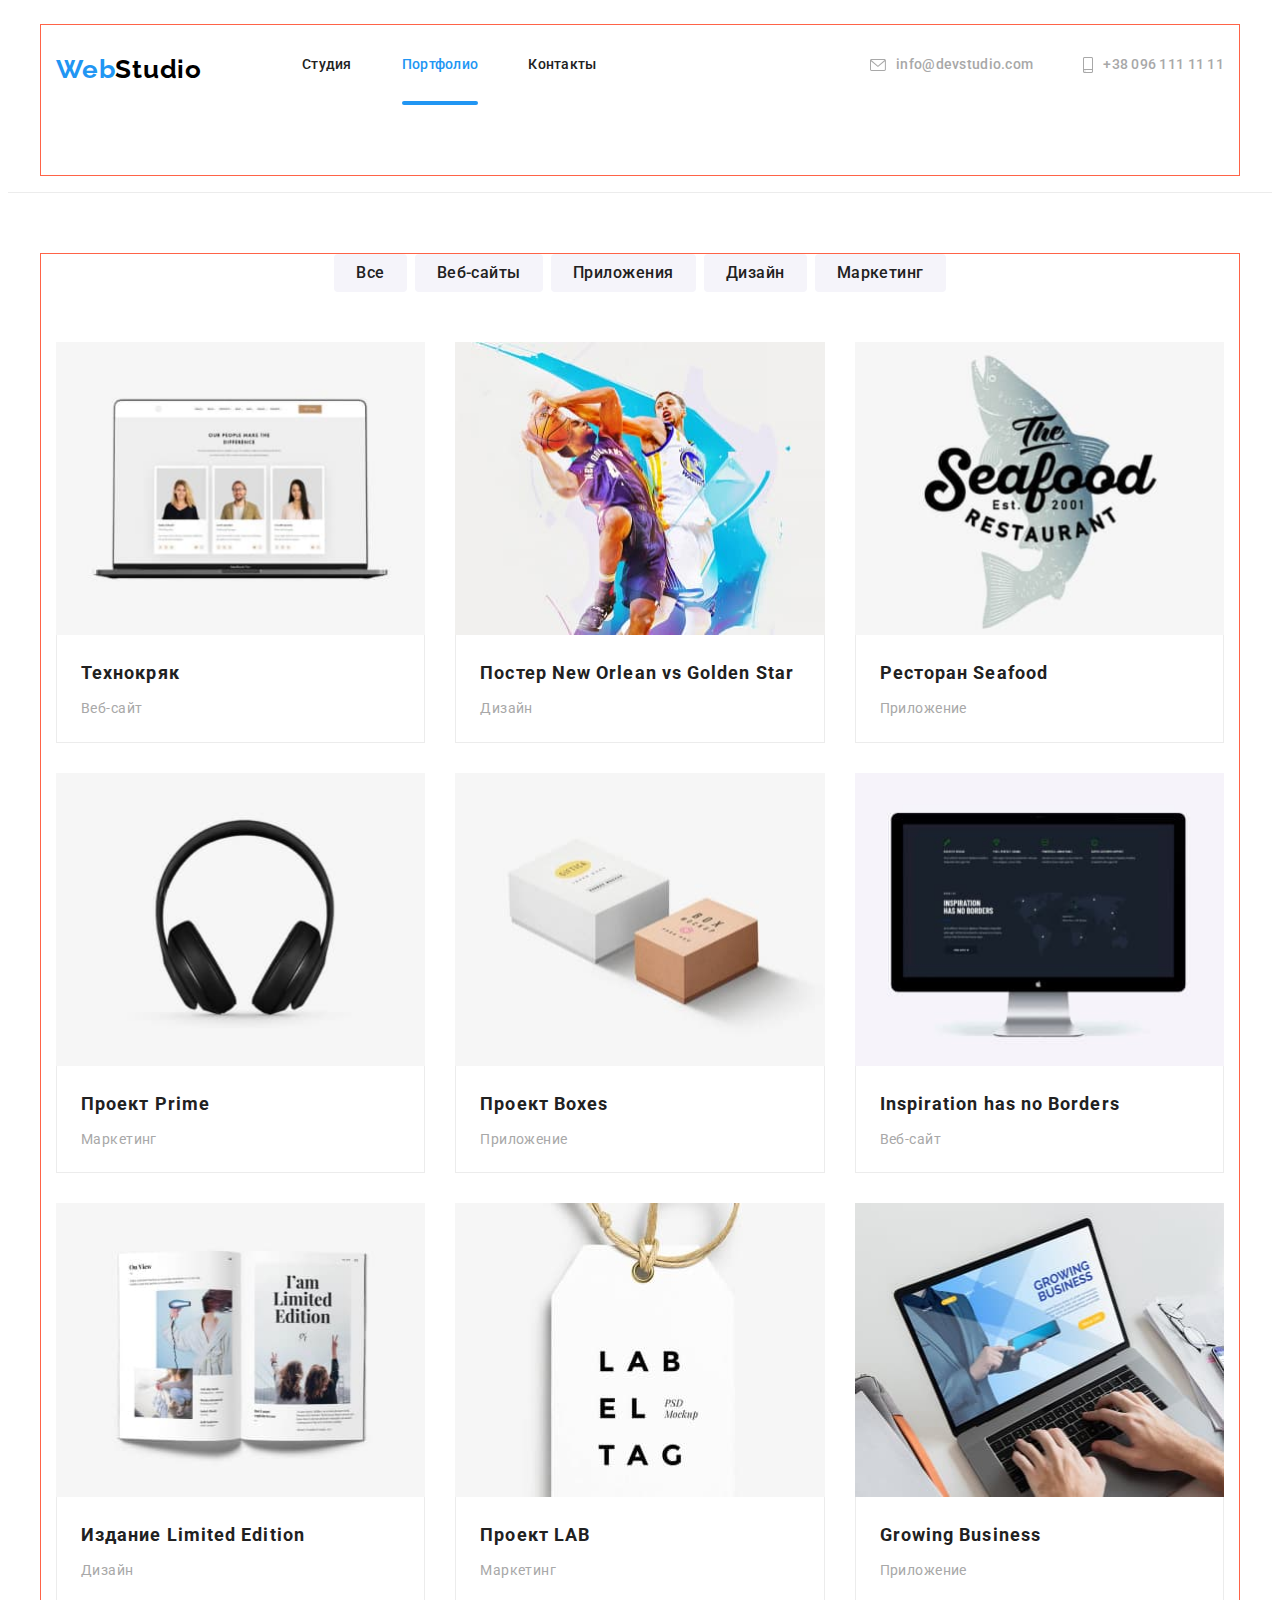
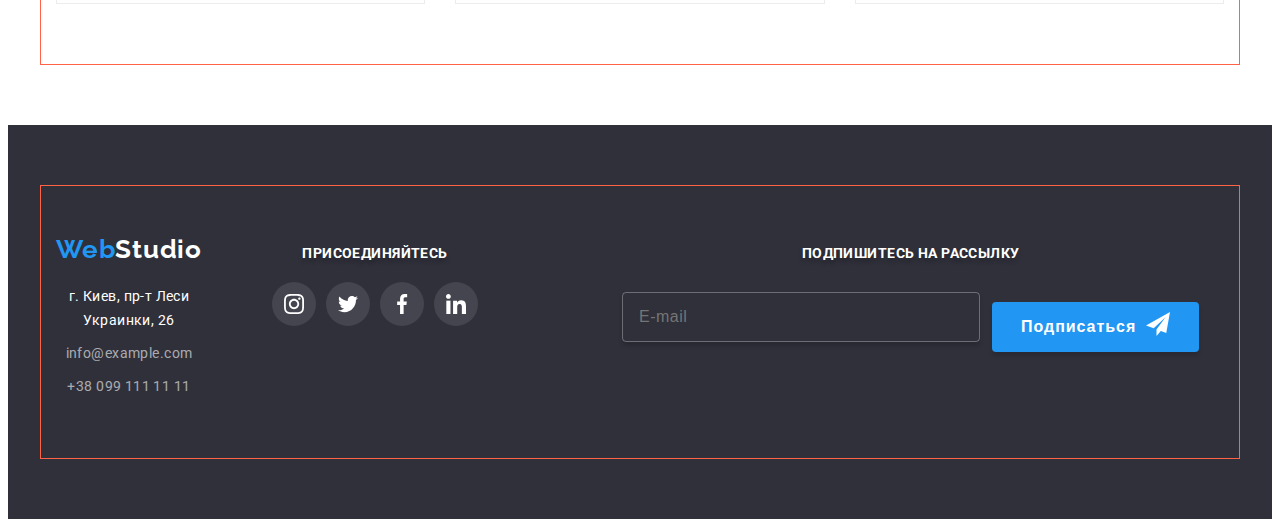
==== portfolio.html @ a964c2c1 "ДЗ 8" ====
<!DOCTYPE html>
<html lang="ru">
<head>
    <meta charset="UTF-8">
    <meta http-equiv="X-UA-Compatible" content="IE=edge">
    <meta name="viewport" content="width=device-width, initial-scale=1.0">
    <title>Portfolio</title>
    <link rel="preconnect" href="https://fonts.gstatic.com">
    <link href="https://fonts.googleapis.com/css2?family=Raleway:wght@700&family=Roboto:wght@400;500;700;900&display=swap"
        rel="stylesheet">
        <link rel="stylesheet" href="https://cdnjs.cloudflare.com/ajax/libs/modern-normalize/1.1.0/modern-normalize.min.css"
            integrity="sha512-wpPYUAdjBVSE4KJnH1VR1HeZfpl1ub8YT/NKx4PuQ5NmX2tKuGu6U/JRp5y+Y8XG2tV+wKQpNHVUX03MfMFn9Q=="
            crossorigin="anonymous" referrerpolicy="no-referrer" />
    <link rel="stylesheet" href="./css/main.min.css" />
</head>
<body>
    <!-- header -->
    <header class="header">
        <div class="container header-container">
            <nav class="nav">
                <a class="link logo logo-header" href="./"><span class="logo-blue">Web</span>Studio</a>
                <ul class="list nav-list">
                    <li class="nav-list__nav-item">
                        <a class="link nav-list__nav-link" href="./index.html">Студия</a>
                    </li>
                    <li class="nav-list__nav-item">
                        <a class="link nav-list__nav-link current" href="#">Портфолио</a>
                    </li>
                    <li class="nav-list__nav-item">
                        <a class="link nav-list__nav-link" href="">Контакты</a>
                    </li>
                </ul>
            </nav>
            <ul class="list nav-contacts">
                <li class="nav-list__nav-item">
                    <a class="link nav-contacts__header-contacts" href="mailto:info@devstudio.com">
                        <svg class="icon-contacts" width="16" height="12">
                            <use href="./images/sprite.svg#icon-envelope"></use>
                        </svg>
                        info@devstudio.com</a>
                </li>
                <li class="nav-list__nav-item">
                    <a class="link nav-contacts__header-contacts" href="tel:+380961111111">
                        <svg class="icon-contacts" width="10" height="16">
                            <use href="./images/sprite.svg#icon-smartphone"></use>
                        </svg>
                        +38 096 111 11 11</a>
                </li>
            </ul>
        </div>
    </header>
        <!-- main -->
        <main>
            <section class="section portfolio-section"> 
                <div class="container">
                <h1 class="visually-hidden">main-section</h1>
                <ul class="list menu-button">
                    <li class="btn-list">
                        <button class="btn menu-btn" type="button">Все</button>
                    </li>
                    <li class="btn-list">
                        <button class="btn menu-btn" type="button">Веб-сайты</button>
                    </li>
                    <li class="btn-list">
                        <button class="btn menu-btn" type="button">Приложения</button>
                    </li>
                    <li class="btn-list">
                        <button class="btn menu-btn" type="button">Дизайн</button>
                    </li>
                    <li class="btn-list">
                        <button class="btn menu-btn" type="button">Маркетинг</button>
                    </li>
                </ul>
                <h2 class="visually-hidden">second-section</h2>
                <ul class="menu-list">
                    <li class="list portfolio-list">
                        <a class="link portfolio-list-link" href="#">
                            <div class="portfolio-wrapper">
                                <img src="./images/img_1.jpg" alt="" width="370">
                                    <p class="label-portfolio-text">Технокряк это современная площадка распространения коронавируса. Компании используют эту
                                    платформу для цифрового шпионажа и атак на защищённые сервера конкурентов.</p>
                            </div>
                            <div class="menu-item">
                                <h3 class="menu-link-title">Технокряк</h3>
                                <p class="menu-link-text">Веб-сайт</p>
                            </div>
                        </a>
                    </li>

                    <li class="list portfolio-list">
                        <a class="link portfolio-list-link" href="#">
                            <div class="portfolio-wrapper">
                                <img src="./images/img_2.jpg" alt="" width="370">
                                    <p class="label-portfolio-text"></p>
                        </div>
                            <div class="menu-item">
                                <h3 class="menu-link-title">Постер New Orlean vs Golden Star</h3>
                                <p class="menu-link-text">Дизайн</p>
                            </div>
                        </a>
                    </li>

                    <li class="list portfolio-list">
                        <a class="link portfolio-list-link" href="#">
                            <div class="portfolio-wrapper">
                                <img src="./images/img_3.jpg" alt="" width="370">
                                    <p class="label-portfolio-text"></p>
                            </div>
                            <div class="menu-item">
                                <h3 class="menu-link-title">Ресторан Seafood</h3>
                                <p class="menu-link-text">Приложение</p>
                            </div>
                        </a>
                    </li>

                    <li class="list portfolio-list">
                        <a class="link portfolio-list-link" href="#">
                            <div class="portfolio-wrapper">
                                <img src="./images/img_4.jpg" alt="" width="370">
                                    <p class="label-portfolio-text"></p>
                            </div>
                            <div class="menu-item">
                                <h3 class="menu-link-title">Проект Prime</h3>
                                <p class="menu-link-text">Маркетинг</p>
                            </div>
                        </a>
                    </li>

                    <li class="list portfolio-list">
                        <a class="link portfolio-list-link" href="#">
                            <div class="portfolio-wrapper">
                                <img src="./images/img_5.jpg" alt="" width="370">
                                    <p class="label-portfolio-text"></p>
                            </div>
                            <div class="menu-item">
                                <h3 class="menu-link-title">Проект Boxes</h3>
                                <p class="menu-link-text">Приложение</p>
                            </div>
                        </a>
                    </li>

                    <li class="list portfolio-list">
                        <a class="link portfolio-list-link" href="#">
                            <div class="portfolio-wrapper">
                                <img src="images/img_6.jpg" alt="" width="370">
                                    <p class="label-portfolio-text"></p>
                            </div>
                            <div class="menu-item">
                                <h3 class="menu-link-title">Inspiration has no Borders</h3>
                                <p class="menu-link-text">Веб-сайт</p>
                            </div>
                        </a>
                    </li>

                    <li class="list portfolio-list">
                        <a class="link portfolio-list-link" href="#">
                            <div class="portfolio-wrapper">
                                <img src="./images/img_7.jpg" alt="" width="370">
                                <p class="label-portfolio-text"></p>
                            </div>
                            <div class="menu-item">
                                <h3 class="menu-link-title">Издание Limited Edition</h3>
                                <p class="menu-link-text">Дизайн</p>
                            </div>
                        </a>
                    </li>

                    <li class="list portfolio-list">
                        <a class="link portfolio-list-link" href="#">
                            <div class="portfolio-wrapper">
                            <img src="./images/img_8.jpg" alt="" width="370">
                        <p class="label-portfolio-text"></p>
                            </div>
                            <div class="menu-item">
                                <h3 class="menu-link-title">Проект LAB</h3>
                                <p class="menu-link-text">Маркетинг</p>
                            </div>
                        </a>
                    </li>
                    
                    <li class="list portfolio-list">
                        <a class="link portfolio-list-link" href="#">
                            <div class="portfolio-wrapper">
                            <img src="./images/img_9.jpg" alt="" width="370">
                        <p class="label-portfolio-text"></p>
                            </div>
                            <div class="menu-item">
                                <h3 class="menu-link-title">Growing Business</h3>
                                <p class="menu-link-text">Приложение</p>
                            </div>
                        </a>
                    </li>
                </ul>
                </div>
            </section>
        </main>
    <!-- footer -->
    <footer class="footer">
        <div class="container footer-section">
            <div class=footer-section-nav>
                <address class="footer-nav">
                    <a class="link logo logo-footer" href="#"><span class="logo-blue">Web</span>Studio</a>
                    <ul class="list footer-list">
                        <li class="footer-item"><a class="footer-address link" href="https://goo.gl/maps/kJepah17gNQW5WTg7"
                                target="_blank" rel="noopener noreferrer">г. Киев,
                                пр-т Леси Украинки, 26</a></li>
                        <li class="footer-item"><a class="footer-contacts link"
                                href="mailto:info@example.com">info@example.com</a></li>
                        <li class="footer-item"><a class="footer-contacts link" href="tel:+380991111111">+38 099 111 11
                                11</a></li>
                    </ul>
                </address>
            </div>
            <div class="footer-content">
                <p class="footer-text">присоединяйтесь</p>
                <ul class="social-list-footer">
                    <li class="list social-list-item">
                        <a href="" class="social-list-link-footer">
                            <svg class="social-list-icon">
                                <use href="./images/sprite.svg#icon-instagram"></use>
                            </svg>
                        </a>
                    </li>
                    <li class="list social-list-item">
                        <a href="" class="social-list-link-footer">
                            <svg class="social-list-icon">
                                <use href="./images/sprite.svg#icon-twitter"></use>
                            </svg>
                        </a>
                    </li>
                    <li class="list social-list-item">
                        <a href="" class="social-list-link-footer">
                            <svg class="social-list-icon">
                                <use href="./images/sprite.svg#icon-facebook"></use>
                            </svg>
                        </a>
                    </li>
                    <li class="list social-list-item">
                        <a href="" class="social-list-link-footer">
                            <svg class="social-list-icon">
                                <use href="./images/sprite.svg#icon-linkedin"></use>
                            </svg>
                        </a>
                    </li>
                </ul>
            </div>
            <div class="footer-form">
                <p class="footer-text">Подпишитесь на рассылку</p>
                <form class="footer-form-label">
                    <label>
                        <input class="footer-input" type="email" name="user-mail" required placeholder="E-mail" />
                    </label>
                    <button class="footer-button" type="submit">Подписаться
                        <svg class="footer-icon" width="24" height="24">
                            <use href="./images/sprite.svg#icon-send"></use>
                        </svg>
                    </button>
                </form>
            </div>
        </div>
    </footer>
</body>
</html>
---- css/main.min.css ----
:root{--main-font: 'Roboto', sans-serif;--accent-color: #2196f3;--main-color: #212121;--description-color: #a8a8a8;--contrast-color: #ffffff;--border-color: #ececec;--background-contrast-color: #2f303a;--background-color: #f5f4fa;--label-background-color: rgba(33, 150, 243, 0.9);--animation: 250ms cubic-bezier(0.4, 0, 0.2, 1);--main-modal-color: #757575;--button-focus-color: #188ce8}.visually-hidden{position:absolute;clip:rect(0 0 0 0);width:1px;height:1px;margin:-1px}html{box-sizing:border-box}*,*::after,*::before{box-sizing:inherit}h1,h2,h3,h4,h5,h6,p{margin-top:0;margin-bottom:0}ul,ol{margin-top:0;margin-bottom:0;padding-left:0}img{display:block;max-width:100%;height:auto}.list{list-style:none}.link{text-decoration:none;color:inherit}address{font-style:normal}body{background-color:var(--contrast-color);color:var(--main-color);font-size:14px;font-weight:normal;font-style:normal;font-family:var(--main-font)}.section{padding-top:94px;padding-bottom:94px}.container{padding-left:15px;padding-right:15px;padding-bottom:60px;border:1px solid tomato}@media screen and (min-width: 480px){.container{width:448px;margin:0 auto}}@media screen and (min-width: 768px){.container{width:768px}}@media screen and (min-width: 1200px){.container{width:1200px}}.section-title{margin-bottom:30px;font-weight:700;font-size:36px;line-height:1.16;text-align:center;letter-spacing:0.03em}.btn{display:block;font-family:inherit;border:none;background-color:transparent;cursor:pointer;color:inherit}.logo{font-family:Raleway;font-weight:700;font-size:26px;line-height:1.19;letter-spacing:0.03em;transition:color var(--animation)}.backdrop{position:fixed;top:0;left:0;width:100vw;height:100vh;background-color:rgba(0,0,0,0.2);transition:opacity var(--animation),visibility var(--animation)}.is-hidden{opacity:0;visibility:hidden;pointer-events:none}.modal{position:absolute;top:50%;left:50%;transform:translate(-50%, -50%);width:528px;height:581px;background:var(--contrast-color);box-shadow:0px 1px 3px rgba(0,0,0,0.12),0px 1px 1px rgba(0,0,0,0.14),0px 2px 1px rgba(0,0,0,0.2);border-radius:4px;padding:40px}.close-btn{position:absolute;top:8px;right:8px;width:30px;height:30px;border-radius:50%;padding:0;background-color:transparent;border:1px solid rgba(0,0,0,0.1);cursor:pointer}.close-btn:hover,.close-btn:focus{fill:var(--accent-color)}.icon-close{display:block;margin:0 auto}.modal-form{display:flex;flex-direction:column}.modal-head{font-weight:700;font-size:20px;line-height:1.15;text-align:center;letter-spacing:0.03em;margin-bottom:16px;color:var(--main-color)}.modal-field{font-size:12px;line-height:1.16;letter-spacing:0.01em;color:var(--main-modal-color);margin-bottom:12px}.modal-form-input-wrapper{position:relative;display:block;margin-top:4px}.modal-input{width:100%;height:40px;border:1px solid rgba(33,33,33,0.2);border-radius:4px;padding-left:42px;transition:border-color var(--animation)}.modal-input:focus{outline:none;border-color:var(--accent-color);transition:border-color var(--animation)}.modal-form-icon{position:absolute;top:50%;left:15px;transform:translateY(-50%);transition:var(--animation)}.modal-input:focus+.modal-form-icon{fill:var(--accent-color)}.modal-message{width:100%;height:120px;margin-top:10px;border:1px solid rgba(33,33,33,0.2);border-radius:4px;padding:12px 16px;resize:none}.modal-message:focus{outline:none;border-color:var(--accent-color);transition:border-color var(--animation)}.modal-message::placeholder{line-height:1.14;letter-spacing:0.01em;color:rgba(117,117,117,0.5)}.modal-checkbox:checked+.modal-checkbox-label::before{background-image:url(../images/icon-check.svg);border:none}.modal-checkbox:focus+.modal-checkbox-label::before{outline:1px solid var(--accent-color)}.modal-checkbox{border:2px solid var(--main-modal-color)}.modal-checkbox-label{line-height:1.71;letter-spacing:0.03em;color:var(--main-modal-color);display:flex;align-items:center;margin-bottom:20px;justify-content:center}.modal-checkbox-label::before{display:block;content:'';width:16px;height:15px;border:1px solid var(--main-modal-color);cursor:pointer;border-radius:2px;margin-right:7px}.modal-label-link{line-height:1.71;letter-spacing:0.03em;text-decoration-line:underline;color:var(--accent-color)}.modal-form-btn{background:var(--accent-color);box-shadow:0px 4px 4px rgba(0,0,0,0.15);border-radius:4px;font-family:Roboto;border:none;font-weight:700;font-size:16px;line-height:1.87;letter-spacing:0.06em;color:var(--contrast-color);margin:0 auto;padding:10px 55px;cursor:pointer;transition:box-shadow var(--animation),background var(--animation)}.modal-form-btn:hover,.modal-form-btn:focus{background:var(--button-focus-color)}.nav-list{display:none}.nav-contacts{display:none}.burger-btn{background-color:transparent;border:none;padding:0;line-height:0}.burger-btn-icon{width:40px;height:40px}.burger-btn-icon:hover,.burger-btn-icon:focus{fill:var(--accent-color);transition:color var(--animation)}.header-container{display:flex;align-items:center;justify-content:space-between}.header{padding-top:16px;padding-bottom:16px}.mobile-menu{position:fixed;z-index:100;left:0;top:0;width:100vw;height:100vh;background-color:aqua;opacity:0;visibility:hidden;pointer-events:none}.mobile-menu.is-open{opacity:1;visibility:visible;pointer-events:auto}.mobile-menu-container{position:relative;padding-top:48px;padding-left:40px}.mobile-menu-close-btn{position:absolute;top:0;right:0;background-color:transparent;border:none;padding:0;line-height:0}.mobile-menu-close-icon{width:40px;height:40px;margin-right:15px;margin-top:10px}.mobile-menu-close-icon:hover,.mobile-menu-close-icon:focus{fill:var(--accent-color);transition:color var(--animation)}.nav-link-mobile{font-weight:500;font-size:40px;line-height:1.175;letter-spacing:0.02em;color:var(--main-color);margin-bottom:34px}.nav-link-mobile:hover,.nav-link-mobile:focus{color:var(--accent-color);transition:color var(--animation)}.nav-contacts-mobile{margin-top:302px}.nav-contacts-mobile-phone{font-weight:500;font-size:34px;line-height:1.76;letter-spacing:0.02em;color:var(--accent-color)}.nav-contacts-mobile-mail{font-weight:500;font-size:24px;line-height:1.166;letter-spacing:0.02em;color:var(--main-modal-color)}.nav-item-mobile:not(:last-child){margin-bottom:32px}.social-list-link-mobile{font-weight:500;font-size:18px;line-height:1.22;letter-spacing:0.02em;color:var(--accent-color);margin-left:20px}.social-list-mobile{display:flex;align-items:center;margin-top:64px}.nav-list-contacts-mobile{margin-bottom:32px}@media screen and (min-width: 768px){.burger-btn{display:none}.mobile-menu{display:none}.header-container{display:flex;align-items:center;justify-content:space-between}.nav{display:flex;align-items:center}.nav-list{display:flex;align-items:center}.nav-contacts{display:block}.nav-list__nav-item{margin-left:50px}.nav-list__nav-link,.nav-contacts__header-contacts{display:block;margin-bottom:10px;font-weight:500;line-height:1.14;letter-spacing:0.02em}.logo-header{margin-right:50px}}@media screen and (min-width: 1200px){.nav-contacts{display:flex;align-items:center}.nav-list__nav-item:not(:first-child){margin-left:50px}.nav-list__nav-link,.nav-contacts__header-contacts{display:block;padding-bottom:32px;padding-top:32px;font-weight:500;line-height:1.14;letter-spacing:0.02em}}.header{background-color:var(--contrast-color);border-bottom:1px solid var(--border-color)}.logo-header{padding-bottom:25px;padding-top:24px;color:#000000}.logo-header:hover,.logo-header:focus{color:var(--accent-color)}.logo-blue{color:var(--accent-color)}.nav-list__nav-link{color:var(--main-color);position:relative;transition:color var(--animation)}.nav-list__nav-link:hover,.nav-list__nav-link:focus{color:var(--accent-color)}.nav-contacts__header-contacts{display:flex;align-items:center;color:var(--description-color);transition:color var(--animation)}.nav-contacts__header-contacts:hover,.nav-contacts__header-contacts:focus{color:var(--accent-color);fill:var(--accent-color)}.icon-contacts{margin:0 10px 0 0;fill:currentColor}.current{padding-bottom:32px;padding-top:32px;font-weight:500;line-height:1.14;letter-spacing:0.02em;color:var(--accent-color)}.current::after{content:'';display:block;position:absolute;width:100%;height:4px;background-color:var(--accent-color);bottom:0;border-radius:2px}.hero{background-color:var(--background-contrast-color);padding-top:200px;padding-bottom:200px;background-image:linear-gradient(rgba(47,48,58,0.4), rgba(47,48,58,0.4)),url(../images/img-hero.jpg);background-size:cover;background-position:center;background-repeat:no-repeat}.hero-container{width:696px;margin:0 auto;padding-left:15px;padding-right:15px}.hero-title{margin-bottom:30px;font-weight:900;font-size:44px;line-height:1.36;text-align:center;letter-spacing:0.06em;text-transform:uppercase;color:var(--contrast-color)}.modal-btn{padding:10px 32px;margin:0 auto;font-weight:700;font-size:16px;line-height:1.87;letter-spacing:0.06em;color:var(--contrast-color);background:var(--accent-color);box-shadow:0px 4px 4px rgba(0,0,0,0.15);border-radius:4px;transition:background var(--animation),box-shadow var(--animation)}.modal-btn:hover,.modal-btn:focus{background:var(--button-focus-color)}.section.description{padding-bottom:0}.desc-list{display:block}.icon-description{display:flex;align-items:center;justify-content:center;margin-bottom:30px;background-color:var(--background-color);height:120px}.description-title{margin-bottom:10px;font-weight:700;line-height:1.14;letter-spacing:0.03em;text-transform:uppercase}.description-text{line-height:1.71;letter-spacing:0.03em;color:var(--description-color)}@media screen and (min-width: 480px){.section{padding-top:60px}}@media screen and (min-width: 768px){.desc-list{display:flex;flex-wrap:wrap;margin:-15px}.desc-item{flex-basis:calc((100% - 2 * 30px) / 2);margin:15px}.section{padding-top:60px}}@media screen and (min-width: 1200px){.desc-list{display:flex}.desc-item{flex-basis:calc((100% - 4 * 30px) / 4);margin:15px}.section-title{margin-bottom:50px}}@media screen and (max-width: 1199px){.work-section{display:none}}.work-item{display:flex}.work-list{flex-basis:calc((100% - 2 * 30px) / 3);position:relative}.work-list:not(:first-child){margin-left:30px}.label{position:absolute;display:flex;align-items:center;justify-content:center;font-weight:700;line-height:1.14;letter-spacing:0.03em;text-transform:uppercase;background-color:rgba(47,48,58,0.8);color:var(--contrast-color);height:70px;width:100%;bottom:0}.team{background-color:var(--background-color);display:block}@media screen and (min-width: 480px){.section{padding-top:60px;padding-bottom:60px}}@media screen and (min-width: 768px){.team-list{display:flex;flex-wrap:wrap;margin:-15px}.item-list{flex-basis:calc((100% - 2 * 30px) / 2);margin:15px}.section{padding-top:60px;padding-bottom:60px}}@media screen and (min-width: 1200px){.team-list{display:flex;flex-wrap:wrap}.item-list{flex-basis:calc((100% - 4 * 30px) / 4)}.section-title{margin-bottom:50px}}.team-item{background-color:var(--contrast-color);padding:30px;text-align:center}.item-list{margin-top:30px;box-shadow:0px 1px 3px rgba(0,0,0,0.12),0px 1px 1px rgba(0,0,0,0.14),0px 2px 1px rgba(0,0,0,0.2);border-radius:0px 0px 4px 4px}.team-name{font-weight:500;font-size:16px;line-height:1.19;letter-spacing:0.03em}.team-position{margin-top:10px;font-size:16px;line-height:1.19;letter-spacing:0.03em;color:var(--description-color);margin-bottom:16px}.social-list{display:flex;justify-content:center;margin-left:10px}.social-list-icon{width:20px;height:20px}.social-list-link{display:flex;justify-content:center;align-items:center;width:44px;height:44px;border-radius:50%;fill:currentColor;color:var(--description-color);transition:background-color var(--animation),fill var(--animation)}.social-list-link:hover,.social-list-link:focus{fill:var(--contrast-color);background-color:var(--accent-color)}@media screen and (min-width: 480px){.section{padding-top:60px;padding-bottom:60px}.clients-list{display:flex;flex-wrap:wrap;justify-content:center;align-items:center;flex-basis:calc((100% - 2 * 30px) / 2);margin-top:-30px;margin-left:-30px}.clients-link{display:flex;justify-content:center;align-items:center;width:180px;height:92px;fill:currentColor;color:var(--description-color);border:1px solid #afb1b8;border-radius:4px;margin-top:30px;margin-left:30px;transition:fill var(--animation),border-color var(--animation)}.clients-link:hover,.clients-link:focus{fill:var(--accent-color);border-color:var(--accent-color)}}@media screen and (min-width: 768px){.clients-list{flex-basis:calc((100% - 3 * 30px) / 3)}.clients-link{width:196px}}@media screen and (min-width: 1200px){.clients-list{flex-basis:calc((100% - 3 * 30px) / 3)}.clients-link{width:170px}}@media screen and (min-width: 1200px){.clients-list{flex-basis:calc((100% - 6 * 30px) / 6)}.clients-link{width:140px}}.icon-clients{width:106px;height:60px}.footer{padding-top:60px;padding-bottom:60px;background-color:var(--background-contrast-color)}.footer-section{text-align:center}.footer-item:not(:first-child){margin-top:9px}.social-list-footer{display:flex;width:206px;margin:0 auto;justify-content:space-between;margin-top:20px}.footer-list{margin-top:20px}.footer-item:not(:first-child){margin-top:9px}.logo-footer{color:var(--contrast-color)}.footer-address,.footer-contacts{line-height:1.71;letter-spacing:0.03em}.footer-address{margin-bottom:9px}.footer-contacts:not(:last-child){margin-bottom:9px}.footer-address{color:var(--contrast-color)}.footer-contacts{color:rgba(255,255,255,0.6)}.footer-content{margin-top:60px}.footer-text{font-weight:700;font-size:14px;line-height:1.14;letter-spacing:0.03em;text-transform:uppercase;color:var(--contrast-color);text-shadow:#000000 1px 1px 0, #000000 -1px -1px 0, #000000 -1px 1px 0, #000000 1px -1px 0;text-shadow:0px 4px 4px rgba(0,0,0,0.25)}.footer-form-label{align-items:center;margin-top:20px}.social-list-footer{display:flex;width:206px;justify-content:space-between;margin-top:20px}.social-list-link-footer{display:flex;justify-content:center;align-items:center;width:44px;height:44px;border-radius:50%;background-color:rgba(255,255,255,0.1);fill:var(--contrast-color);color:var(--description-color);transition:background-color var(--animation)}.social-list-link-footer:hover,.social-list-link-footer:focus{fill:var(--contrast-color);background-color:var(--accent-color)}.footer-form{display:block;margin-top:60px}.footer-input{background-color:inherit;border:1px solid rgba(255,255,255,0.3);box-shadow:0px 4px 4px rgba(0,0,0,0.15);border-radius:4px;width:100%;height:50px;padding-left:16px;font-size:16px;line-height:1.25;letter-spacing:0.03em;color:rgba(255,255,255,0.6)}.footer-button{display:inline-flex;background:var(--accent-color);padding:10px 29px;box-shadow:0px 4px 4px rgba(0,0,0,0.15);border-radius:4px;border:none;font-weight:700;font-size:16px;line-height:1.87;letter-spacing:0.06em;color:var(--contrast-color);cursor:pointer;margin-left:12px;margin-top:20px;transition:box-shadow var(--animation),background var(--animation)}.footer-button:focus,.footer-button:hover{background:var(--button-focus-color)}.footer-icon{fill:#ffffff;margin-left:10px}@media screen and (min-width: 768px){.footer-tablet-section{display:flex;justify-content:space-around}.footer-content{margin-top:0}.footer-input{width:450px}.footer-form-label{margin-right:144px;margin-left:144px}}@media screen and (min-width: 1200px){.footer-section{display:flex;align-items:baseline;justify-content:space-between}.footer-nav{margin-left:50px;margin:0 auto;font-style:inherit}.footer-content{margin-left:70px}.footer-form-label{display:flex;align-items:center}.footer-input{width:358px}}.menu-button{display:flex;justify-content:center;margin-bottom:50px}.btn-list:not(:last-child){margin-right:8px}.menu-btn{padding:6px 22px;font-weight:500;font-size:16px;line-height:1.62;letter-spacing:0.03em;background:var(--background-color);border-radius:4px;transition:background var(--animation),box-shadow var(--animation),color var(--animation)}.menu-btn:hover,.menu-btn:focus{background:var(--accent-color);box-shadow:0px 3px 1px rgba(0,0,0,0.1),0px 1px 2px rgba(0,0,0,0.08),0px 2px 2px rgba(0,0,0,0.12);color:var(--contrast-color)}.menu-list{display:flex;flex-wrap:wrap;margin-left:-30px;margin-top:-30px}.portfolio-list{margin-left:30px;margin-top:30px;flex-basis:calc((100% - 90px) / 3)}.portfolio-list-link{display:block;transition:background var(--animation),box-shadow var(--animation)}.portfolio-list-link:hover,.portfolio-list-link:focus{background:var(--contrast-color);box-sizing:border-box;box-shadow:0px 1px 1px rgba(0,0,0,0.12),0px 4px 4px rgba(0,0,0,0.06),1px 4px 6px rgba(0,0,0,0.16)}.menu-item{padding:20px 24px;border-left:1px solid var(--border-color);border-right:1px solid var(--border-color);border-bottom:1px solid var(--border-color)}.menu-link-title{margin-bottom:4px;font-weight:700;font-size:18px;line-height:2;letter-spacing:0.06em;color:var(--main-color)}.menu-link-text{line-height:1.87;letter-spacing:0.03em;color:var(--description-color)}.portfolio-wrapper{position:relative;overflow:hidden}.label-portfolio-text{font-size:18px;line-height:1.56;background-color:var(--label-background-color);letter-spacing:0.03em;color:var(--contrast-color);position:absolute;top:0;left:0;width:100%;height:100%;overflow:hidden;transform:translateY(101%);transition:transform var(--animation);padding:63px 24px}.portfolio-list-link:hover .label-portfolio-text,.portfolio-list-link:focus .label-portfolio-text{transform:translateY(0%)}
/*# sourceMappingURL=main.min.css.map */
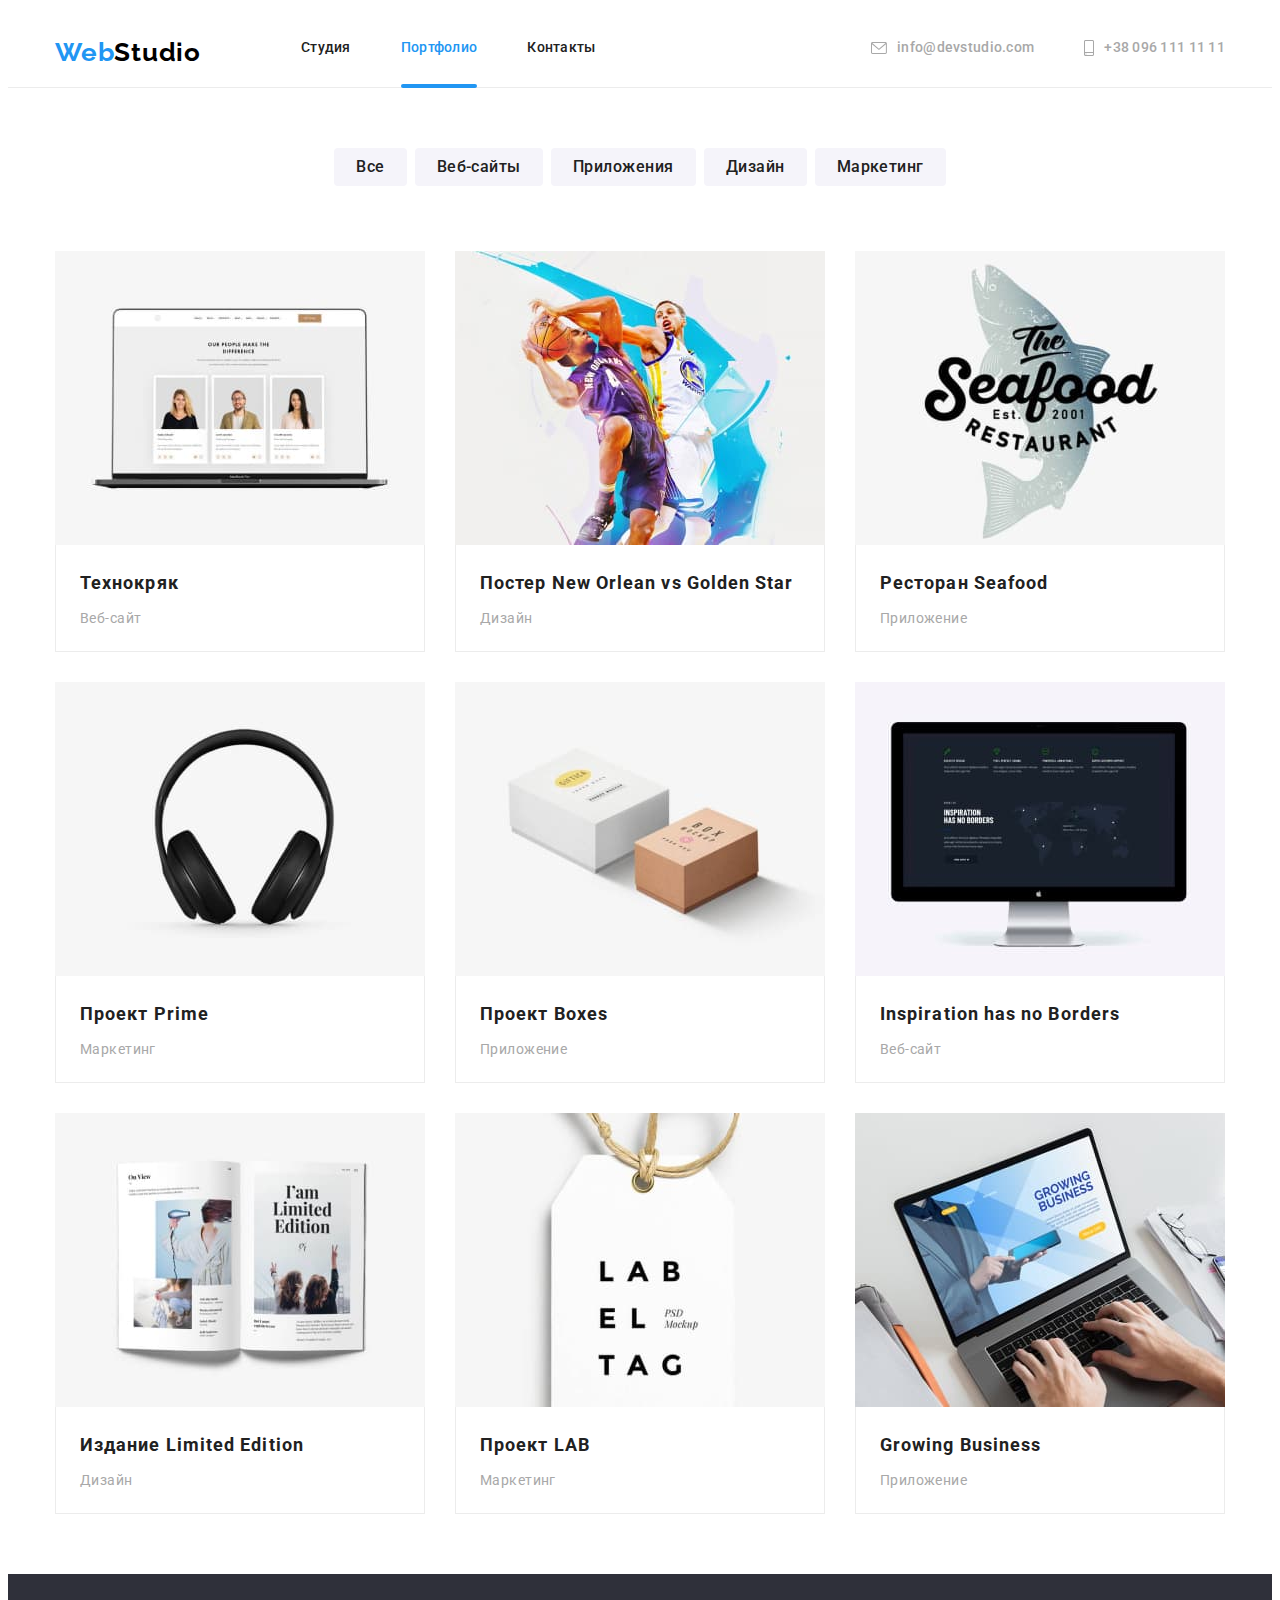
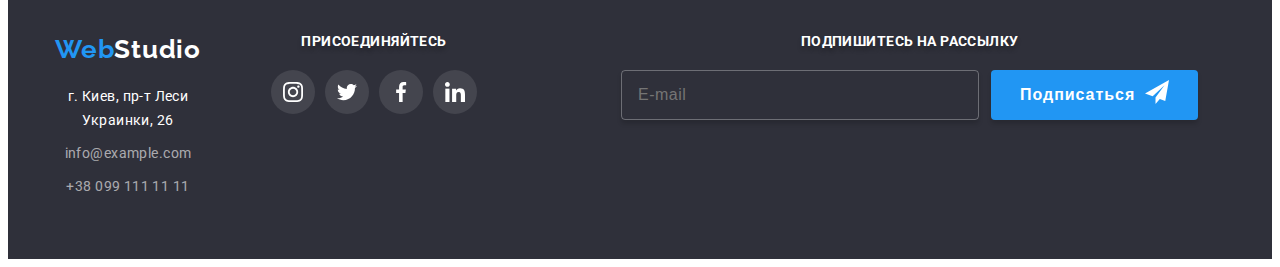
==== commit ae48aa52: "ДЗ 8 v.1.0" ====
--- a/portfolio.html
+++ b/portfolio.html
@@ -31,6 +31,11 @@
                     </li>
                 </ul>
             </nav>
+                <button class="burger-btn" data-menu-open>
+                    <svg class="burger-btn-icon">
+                        <use href="./images/sprite.svg#icon-burger"></use>
+                        </svg>
+                </button>
             <ul class="list nav-contacts">
                 <li class="nav-list__nav-item">
                     <a class="link nav-contacts__header-contacts" href="mailto:info@devstudio.com">
@@ -76,7 +81,7 @@
                     <li class="list portfolio-list">
                         <a class="link portfolio-list-link" href="#">
                             <div class="portfolio-wrapper">
-                                <img src="./images/img_1.jpg" alt="" width="370">
+                                <img src="./images/img_1.jpg" alt="" width="450">
                                     <p class="label-portfolio-text">Технокряк это современная площадка распространения коронавируса. Компании используют эту
                                     платформу для цифрового шпионажа и атак на защищённые сервера конкурентов.</p>
                             </div>
@@ -90,7 +95,7 @@
                     <li class="list portfolio-list">
                         <a class="link portfolio-list-link" href="#">
                             <div class="portfolio-wrapper">
-                                <img src="./images/img_2.jpg" alt="" width="370">
+                                <img src="./images/img_2.jpg" alt="" width="450">
                                     <p class="label-portfolio-text"></p>
                         </div>
                             <div class="menu-item">
@@ -103,7 +108,7 @@
                     <li class="list portfolio-list">
                         <a class="link portfolio-list-link" href="#">
                             <div class="portfolio-wrapper">
-                                <img src="./images/img_3.jpg" alt="" width="370">
+                                <img src="./images/img_3.jpg" alt="" width="450">
                                     <p class="label-portfolio-text"></p>
                             </div>
                             <div class="menu-item">
@@ -116,7 +121,7 @@
                     <li class="list portfolio-list">
                         <a class="link portfolio-list-link" href="#">
                             <div class="portfolio-wrapper">
-                                <img src="./images/img_4.jpg" alt="" width="370">
+                                <img src="./images/img_4.jpg" alt="" width="450">
                                     <p class="label-portfolio-text"></p>
                             </div>
                             <div class="menu-item">
@@ -129,7 +134,7 @@
                     <li class="list portfolio-list">
                         <a class="link portfolio-list-link" href="#">
                             <div class="portfolio-wrapper">
-                                <img src="./images/img_5.jpg" alt="" width="370">
+                                <img src="./images/img_5.jpg" alt="" width="450">
                                     <p class="label-portfolio-text"></p>
                             </div>
                             <div class="menu-item">
@@ -142,7 +147,7 @@
                     <li class="list portfolio-list">
                         <a class="link portfolio-list-link" href="#">
                             <div class="portfolio-wrapper">
-                                <img src="images/img_6.jpg" alt="" width="370">
+                                <img src="images/img_6.jpg" alt="" width="450">
                                     <p class="label-portfolio-text"></p>
                             </div>
                             <div class="menu-item">
@@ -155,7 +160,7 @@
                     <li class="list portfolio-list">
                         <a class="link portfolio-list-link" href="#">
                             <div class="portfolio-wrapper">
-                                <img src="./images/img_7.jpg" alt="" width="370">
+                                <img src="./images/img_7.jpg" alt="" width="450">
                                 <p class="label-portfolio-text"></p>
                             </div>
                             <div class="menu-item">
@@ -168,7 +173,7 @@
                     <li class="list portfolio-list">
                         <a class="link portfolio-list-link" href="#">
                             <div class="portfolio-wrapper">
-                            <img src="./images/img_8.jpg" alt="" width="370">
+                            <img src="./images/img_8.jpg" alt="" width="450">
                         <p class="label-portfolio-text"></p>
                             </div>
                             <div class="menu-item">
@@ -181,7 +186,7 @@
                     <li class="list portfolio-list">
                         <a class="link portfolio-list-link" href="#">
                             <div class="portfolio-wrapper">
-                            <img src="./images/img_9.jpg" alt="" width="370">
+                            <img src="./images/img_9.jpg" alt="" width="450">
                         <p class="label-portfolio-text"></p>
                             </div>
                             <div class="menu-item">
--- a/css/main.min.css
+++ b/css/main.min.css
@@ -1,2 +1,2 @@
-:root{--main-font: 'Roboto', sans-serif;--accent-color: #2196f3;--main-color: #212121;--description-color: #a8a8a8;--contrast-color: #ffffff;--border-color: #ececec;--background-contrast-color: #2f303a;--background-color: #f5f4fa;--label-background-color: rgba(33, 150, 243, 0.9);--animation: 250ms cubic-bezier(0.4, 0, 0.2, 1);--main-modal-color: #757575;--button-focus-color: #188ce8}.visually-hidden{position:absolute;clip:rect(0 0 0 0);width:1px;height:1px;margin:-1px}html{box-sizing:border-box}*,*::after,*::before{box-sizing:inherit}h1,h2,h3,h4,h5,h6,p{margin-top:0;margin-bottom:0}ul,ol{margin-top:0;margin-bottom:0;padding-left:0}img{display:block;max-width:100%;height:auto}.list{list-style:none}.link{text-decoration:none;color:inherit}address{font-style:normal}body{background-color:var(--contrast-color);color:var(--main-color);font-size:14px;font-weight:normal;font-style:normal;font-family:var(--main-font)}.section{padding-top:94px;padding-bottom:94px}.container{padding-left:15px;padding-right:15px;padding-bottom:60px;border:1px solid tomato}@media screen and (min-width: 480px){.container{width:448px;margin:0 auto}}@media screen and (min-width: 768px){.container{width:768px}}@media screen and (min-width: 1200px){.container{width:1200px}}.section-title{margin-bottom:30px;font-weight:700;font-size:36px;line-height:1.16;text-align:center;letter-spacing:0.03em}.btn{display:block;font-family:inherit;border:none;background-color:transparent;cursor:pointer;color:inherit}.logo{font-family:Raleway;font-weight:700;font-size:26px;line-height:1.19;letter-spacing:0.03em;transition:color var(--animation)}.backdrop{position:fixed;top:0;left:0;width:100vw;height:100vh;background-color:rgba(0,0,0,0.2);transition:opacity var(--animation),visibility var(--animation)}.is-hidden{opacity:0;visibility:hidden;pointer-events:none}.modal{position:absolute;top:50%;left:50%;transform:translate(-50%, -50%);width:528px;height:581px;background:var(--contrast-color);box-shadow:0px 1px 3px rgba(0,0,0,0.12),0px 1px 1px rgba(0,0,0,0.14),0px 2px 1px rgba(0,0,0,0.2);border-radius:4px;padding:40px}.close-btn{position:absolute;top:8px;right:8px;width:30px;height:30px;border-radius:50%;padding:0;background-color:transparent;border:1px solid rgba(0,0,0,0.1);cursor:pointer}.close-btn:hover,.close-btn:focus{fill:var(--accent-color)}.icon-close{display:block;margin:0 auto}.modal-form{display:flex;flex-direction:column}.modal-head{font-weight:700;font-size:20px;line-height:1.15;text-align:center;letter-spacing:0.03em;margin-bottom:16px;color:var(--main-color)}.modal-field{font-size:12px;line-height:1.16;letter-spacing:0.01em;color:var(--main-modal-color);margin-bottom:12px}.modal-form-input-wrapper{position:relative;display:block;margin-top:4px}.modal-input{width:100%;height:40px;border:1px solid rgba(33,33,33,0.2);border-radius:4px;padding-left:42px;transition:border-color var(--animation)}.modal-input:focus{outline:none;border-color:var(--accent-color);transition:border-color var(--animation)}.modal-form-icon{position:absolute;top:50%;left:15px;transform:translateY(-50%);transition:var(--animation)}.modal-input:focus+.modal-form-icon{fill:var(--accent-color)}.modal-message{width:100%;height:120px;margin-top:10px;border:1px solid rgba(33,33,33,0.2);border-radius:4px;padding:12px 16px;resize:none}.modal-message:focus{outline:none;border-color:var(--accent-color);transition:border-color var(--animation)}.modal-message::placeholder{line-height:1.14;letter-spacing:0.01em;color:rgba(117,117,117,0.5)}.modal-checkbox:checked+.modal-checkbox-label::before{background-image:url(../images/icon-check.svg);border:none}.modal-checkbox:focus+.modal-checkbox-label::before{outline:1px solid var(--accent-color)}.modal-checkbox{border:2px solid var(--main-modal-color)}.modal-checkbox-label{line-height:1.71;letter-spacing:0.03em;color:var(--main-modal-color);display:flex;align-items:center;margin-bottom:20px;justify-content:center}.modal-checkbox-label::before{display:block;content:'';width:16px;height:15px;border:1px solid var(--main-modal-color);cursor:pointer;border-radius:2px;margin-right:7px}.modal-label-link{line-height:1.71;letter-spacing:0.03em;text-decoration-line:underline;color:var(--accent-color)}.modal-form-btn{background:var(--accent-color);box-shadow:0px 4px 4px rgba(0,0,0,0.15);border-radius:4px;font-family:Roboto;border:none;font-weight:700;font-size:16px;line-height:1.87;letter-spacing:0.06em;color:var(--contrast-color);margin:0 auto;padding:10px 55px;cursor:pointer;transition:box-shadow var(--animation),background var(--animation)}.modal-form-btn:hover,.modal-form-btn:focus{background:var(--button-focus-color)}.nav-list{display:none}.nav-contacts{display:none}.burger-btn{background-color:transparent;border:none;padding:0;line-height:0}.burger-btn-icon{width:40px;height:40px}.burger-btn-icon:hover,.burger-btn-icon:focus{fill:var(--accent-color);transition:color var(--animation)}.header-container{display:flex;align-items:center;justify-content:space-between}.header{padding-top:16px;padding-bottom:16px}.mobile-menu{position:fixed;z-index:100;left:0;top:0;width:100vw;height:100vh;background-color:aqua;opacity:0;visibility:hidden;pointer-events:none}.mobile-menu.is-open{opacity:1;visibility:visible;pointer-events:auto}.mobile-menu-container{position:relative;padding-top:48px;padding-left:40px}.mobile-menu-close-btn{position:absolute;top:0;right:0;background-color:transparent;border:none;padding:0;line-height:0}.mobile-menu-close-icon{width:40px;height:40px;margin-right:15px;margin-top:10px}.mobile-menu-close-icon:hover,.mobile-menu-close-icon:focus{fill:var(--accent-color);transition:color var(--animation)}.nav-link-mobile{font-weight:500;font-size:40px;line-height:1.175;letter-spacing:0.02em;color:var(--main-color);margin-bottom:34px}.nav-link-mobile:hover,.nav-link-mobile:focus{color:var(--accent-color);transition:color var(--animation)}.nav-contacts-mobile{margin-top:302px}.nav-contacts-mobile-phone{font-weight:500;font-size:34px;line-height:1.76;letter-spacing:0.02em;color:var(--accent-color)}.nav-contacts-mobile-mail{font-weight:500;font-size:24px;line-height:1.166;letter-spacing:0.02em;color:var(--main-modal-color)}.nav-item-mobile:not(:last-child){margin-bottom:32px}.social-list-link-mobile{font-weight:500;font-size:18px;line-height:1.22;letter-spacing:0.02em;color:var(--accent-color);margin-left:20px}.social-list-mobile{display:flex;align-items:center;margin-top:64px}.nav-list-contacts-mobile{margin-bottom:32px}@media screen and (min-width: 768px){.burger-btn{display:none}.mobile-menu{display:none}.header-container{display:flex;align-items:center;justify-content:space-between}.nav{display:flex;align-items:center}.nav-list{display:flex;align-items:center}.nav-contacts{display:block}.nav-list__nav-item{margin-left:50px}.nav-list__nav-link,.nav-contacts__header-contacts{display:block;margin-bottom:10px;font-weight:500;line-height:1.14;letter-spacing:0.02em}.logo-header{margin-right:50px}}@media screen and (min-width: 1200px){.nav-contacts{display:flex;align-items:center}.nav-list__nav-item:not(:first-child){margin-left:50px}.nav-list__nav-link,.nav-contacts__header-contacts{display:block;padding-bottom:32px;padding-top:32px;font-weight:500;line-height:1.14;letter-spacing:0.02em}}.header{background-color:var(--contrast-color);border-bottom:1px solid var(--border-color)}.logo-header{padding-bottom:25px;padding-top:24px;color:#000000}.logo-header:hover,.logo-header:focus{color:var(--accent-color)}.logo-blue{color:var(--accent-color)}.nav-list__nav-link{color:var(--main-color);position:relative;transition:color var(--animation)}.nav-list__nav-link:hover,.nav-list__nav-link:focus{color:var(--accent-color)}.nav-contacts__header-contacts{display:flex;align-items:center;color:var(--description-color);transition:color var(--animation)}.nav-contacts__header-contacts:hover,.nav-contacts__header-contacts:focus{color:var(--accent-color);fill:var(--accent-color)}.icon-contacts{margin:0 10px 0 0;fill:currentColor}.current{padding-bottom:32px;padding-top:32px;font-weight:500;line-height:1.14;letter-spacing:0.02em;color:var(--accent-color)}.current::after{content:'';display:block;position:absolute;width:100%;height:4px;background-color:var(--accent-color);bottom:0;border-radius:2px}.hero{background-color:var(--background-contrast-color);padding-top:200px;padding-bottom:200px;background-image:linear-gradient(rgba(47,48,58,0.4), rgba(47,48,58,0.4)),url(../images/img-hero.jpg);background-size:cover;background-position:center;background-repeat:no-repeat}.hero-container{width:696px;margin:0 auto;padding-left:15px;padding-right:15px}.hero-title{margin-bottom:30px;font-weight:900;font-size:44px;line-height:1.36;text-align:center;letter-spacing:0.06em;text-transform:uppercase;color:var(--contrast-color)}.modal-btn{padding:10px 32px;margin:0 auto;font-weight:700;font-size:16px;line-height:1.87;letter-spacing:0.06em;color:var(--contrast-color);background:var(--accent-color);box-shadow:0px 4px 4px rgba(0,0,0,0.15);border-radius:4px;transition:background var(--animation),box-shadow var(--animation)}.modal-btn:hover,.modal-btn:focus{background:var(--button-focus-color)}.section.description{padding-bottom:0}.desc-list{display:block}.icon-description{display:flex;align-items:center;justify-content:center;margin-bottom:30px;background-color:var(--background-color);height:120px}.description-title{margin-bottom:10px;font-weight:700;line-height:1.14;letter-spacing:0.03em;text-transform:uppercase}.description-text{line-height:1.71;letter-spacing:0.03em;color:var(--description-color)}@media screen and (min-width: 480px){.section{padding-top:60px}}@media screen and (min-width: 768px){.desc-list{display:flex;flex-wrap:wrap;margin:-15px}.desc-item{flex-basis:calc((100% - 2 * 30px) / 2);margin:15px}.section{padding-top:60px}}@media screen and (min-width: 1200px){.desc-list{display:flex}.desc-item{flex-basis:calc((100% - 4 * 30px) / 4);margin:15px}.section-title{margin-bottom:50px}}@media screen and (max-width: 1199px){.work-section{display:none}}.work-item{display:flex}.work-list{flex-basis:calc((100% - 2 * 30px) / 3);position:relative}.work-list:not(:first-child){margin-left:30px}.label{position:absolute;display:flex;align-items:center;justify-content:center;font-weight:700;line-height:1.14;letter-spacing:0.03em;text-transform:uppercase;background-color:rgba(47,48,58,0.8);color:var(--contrast-color);height:70px;width:100%;bottom:0}.team{background-color:var(--background-color);display:block}@media screen and (min-width: 480px){.section{padding-top:60px;padding-bottom:60px}}@media screen and (min-width: 768px){.team-list{display:flex;flex-wrap:wrap;margin:-15px}.item-list{flex-basis:calc((100% - 2 * 30px) / 2);margin:15px}.section{padding-top:60px;padding-bottom:60px}}@media screen and (min-width: 1200px){.team-list{display:flex;flex-wrap:wrap}.item-list{flex-basis:calc((100% - 4 * 30px) / 4)}.section-title{margin-bottom:50px}}.team-item{background-color:var(--contrast-color);padding:30px;text-align:center}.item-list{margin-top:30px;box-shadow:0px 1px 3px rgba(0,0,0,0.12),0px 1px 1px rgba(0,0,0,0.14),0px 2px 1px rgba(0,0,0,0.2);border-radius:0px 0px 4px 4px}.team-name{font-weight:500;font-size:16px;line-height:1.19;letter-spacing:0.03em}.team-position{margin-top:10px;font-size:16px;line-height:1.19;letter-spacing:0.03em;color:var(--description-color);margin-bottom:16px}.social-list{display:flex;justify-content:center;margin-left:10px}.social-list-icon{width:20px;height:20px}.social-list-link{display:flex;justify-content:center;align-items:center;width:44px;height:44px;border-radius:50%;fill:currentColor;color:var(--description-color);transition:background-color var(--animation),fill var(--animation)}.social-list-link:hover,.social-list-link:focus{fill:var(--contrast-color);background-color:var(--accent-color)}@media screen and (min-width: 480px){.section{padding-top:60px;padding-bottom:60px}.clients-list{display:flex;flex-wrap:wrap;justify-content:center;align-items:center;flex-basis:calc((100% - 2 * 30px) / 2);margin-top:-30px;margin-left:-30px}.clients-link{display:flex;justify-content:center;align-items:center;width:180px;height:92px;fill:currentColor;color:var(--description-color);border:1px solid #afb1b8;border-radius:4px;margin-top:30px;margin-left:30px;transition:fill var(--animation),border-color var(--animation)}.clients-link:hover,.clients-link:focus{fill:var(--accent-color);border-color:var(--accent-color)}}@media screen and (min-width: 768px){.clients-list{flex-basis:calc((100% - 3 * 30px) / 3)}.clients-link{width:196px}}@media screen and (min-width: 1200px){.clients-list{flex-basis:calc((100% - 3 * 30px) / 3)}.clients-link{width:170px}}@media screen and (min-width: 1200px){.clients-list{flex-basis:calc((100% - 6 * 30px) / 6)}.clients-link{width:140px}}.icon-clients{width:106px;height:60px}.footer{padding-top:60px;padding-bottom:60px;background-color:var(--background-contrast-color)}.footer-section{text-align:center}.footer-item:not(:first-child){margin-top:9px}.social-list-footer{display:flex;width:206px;margin:0 auto;justify-content:space-between;margin-top:20px}.footer-list{margin-top:20px}.footer-item:not(:first-child){margin-top:9px}.logo-footer{color:var(--contrast-color)}.footer-address,.footer-contacts{line-height:1.71;letter-spacing:0.03em}.footer-address{margin-bottom:9px}.footer-contacts:not(:last-child){margin-bottom:9px}.footer-address{color:var(--contrast-color)}.footer-contacts{color:rgba(255,255,255,0.6)}.footer-content{margin-top:60px}.footer-text{font-weight:700;font-size:14px;line-height:1.14;letter-spacing:0.03em;text-transform:uppercase;color:var(--contrast-color);text-shadow:#000000 1px 1px 0, #000000 -1px -1px 0, #000000 -1px 1px 0, #000000 1px -1px 0;text-shadow:0px 4px 4px rgba(0,0,0,0.25)}.footer-form-label{align-items:center;margin-top:20px}.social-list-footer{display:flex;width:206px;justify-content:space-between;margin-top:20px}.social-list-link-footer{display:flex;justify-content:center;align-items:center;width:44px;height:44px;border-radius:50%;background-color:rgba(255,255,255,0.1);fill:var(--contrast-color);color:var(--description-color);transition:background-color var(--animation)}.social-list-link-footer:hover,.social-list-link-footer:focus{fill:var(--contrast-color);background-color:var(--accent-color)}.footer-form{display:block;margin-top:60px}.footer-input{background-color:inherit;border:1px solid rgba(255,255,255,0.3);box-shadow:0px 4px 4px rgba(0,0,0,0.15);border-radius:4px;width:100%;height:50px;padding-left:16px;font-size:16px;line-height:1.25;letter-spacing:0.03em;color:rgba(255,255,255,0.6)}.footer-button{display:inline-flex;background:var(--accent-color);padding:10px 29px;box-shadow:0px 4px 4px rgba(0,0,0,0.15);border-radius:4px;border:none;font-weight:700;font-size:16px;line-height:1.87;letter-spacing:0.06em;color:var(--contrast-color);cursor:pointer;margin-left:12px;margin-top:20px;transition:box-shadow var(--animation),background var(--animation)}.footer-button:focus,.footer-button:hover{background:var(--button-focus-color)}.footer-icon{fill:#ffffff;margin-left:10px}@media screen and (min-width: 768px){.footer-tablet-section{display:flex;justify-content:space-around}.footer-content{margin-top:0}.footer-input{width:450px}.footer-form-label{margin-right:144px;margin-left:144px}}@media screen and (min-width: 1200px){.footer-section{display:flex;align-items:baseline;justify-content:space-between}.footer-nav{margin-left:50px;margin:0 auto;font-style:inherit}.footer-content{margin-left:70px}.footer-form-label{display:flex;align-items:center}.footer-input{width:358px}}.menu-button{display:flex;justify-content:center;margin-bottom:50px}.btn-list:not(:last-child){margin-right:8px}.menu-btn{padding:6px 22px;font-weight:500;font-size:16px;line-height:1.62;letter-spacing:0.03em;background:var(--background-color);border-radius:4px;transition:background var(--animation),box-shadow var(--animation),color var(--animation)}.menu-btn:hover,.menu-btn:focus{background:var(--accent-color);box-shadow:0px 3px 1px rgba(0,0,0,0.1),0px 1px 2px rgba(0,0,0,0.08),0px 2px 2px rgba(0,0,0,0.12);color:var(--contrast-color)}.menu-list{display:flex;flex-wrap:wrap;margin-left:-30px;margin-top:-30px}.portfolio-list{margin-left:30px;margin-top:30px;flex-basis:calc((100% - 90px) / 3)}.portfolio-list-link{display:block;transition:background var(--animation),box-shadow var(--animation)}.portfolio-list-link:hover,.portfolio-list-link:focus{background:var(--contrast-color);box-sizing:border-box;box-shadow:0px 1px 1px rgba(0,0,0,0.12),0px 4px 4px rgba(0,0,0,0.06),1px 4px 6px rgba(0,0,0,0.16)}.menu-item{padding:20px 24px;border-left:1px solid var(--border-color);border-right:1px solid var(--border-color);border-bottom:1px solid var(--border-color)}.menu-link-title{margin-bottom:4px;font-weight:700;font-size:18px;line-height:2;letter-spacing:0.06em;color:var(--main-color)}.menu-link-text{line-height:1.87;letter-spacing:0.03em;color:var(--description-color)}.portfolio-wrapper{position:relative;overflow:hidden}.label-portfolio-text{font-size:18px;line-height:1.56;background-color:var(--label-background-color);letter-spacing:0.03em;color:var(--contrast-color);position:absolute;top:0;left:0;width:100%;height:100%;overflow:hidden;transform:translateY(101%);transition:transform var(--animation);padding:63px 24px}.portfolio-list-link:hover .label-portfolio-text,.portfolio-list-link:focus .label-portfolio-text{transform:translateY(0%)}
+:root{--main-font: 'Roboto', sans-serif;--accent-color: #2196f3;--main-color: #212121;--description-color: #a8a8a8;--contrast-color: #ffffff;--border-color: #ececec;--background-contrast-color: #2f303a;--background-color: #f5f4fa;--label-background-color: rgba(33, 150, 243, 0.9);--animation: 250ms cubic-bezier(0.4, 0, 0.2, 1);--main-modal-color: #757575;--button-focus-color: #188ce8}.visually-hidden{position:absolute;clip:rect(0 0 0 0);width:1px;height:1px;margin:-1px}html{box-sizing:border-box}*,*::after,*::before{box-sizing:inherit}h1,h2,h3,h4,h5,h6,p{margin-top:0;margin-bottom:0}ul,ol{margin-top:0;margin-bottom:0;padding-left:0}img{display:block;max-width:100%;height:auto}.list{list-style:none}.link{text-decoration:none;color:inherit}address{font-style:normal}body{background-color:var(--contrast-color);color:var(--main-color);font-size:14px;font-weight:normal;font-style:normal;font-family:var(--main-font)}.section{padding-top:94px;padding-bottom:94px}.container{padding-left:15px;padding-right:15px;padding-bottom:60px}@media screen and (min-width: 480px){.container{width:448px;margin:0 auto}}@media screen and (min-width: 768px){.container{width:768px}}@media screen and (min-width: 1200px){.container{width:1200px}}.section-title{margin-bottom:30px;font-weight:700;font-size:36px;line-height:1.16;text-align:center;letter-spacing:0.03em}.btn{display:block;font-family:inherit;border:none;background-color:transparent;cursor:pointer;color:inherit}.logo{font-family:Raleway;font-weight:700;font-size:26px;line-height:1.19;letter-spacing:0.03em;transition:color var(--animation)}.backdrop{position:fixed;top:0;left:0;width:100vw;height:100vh;background-color:rgba(0,0,0,0.2);transition:opacity var(--animation),visibility var(--animation)}.is-hidden{opacity:0;visibility:hidden;pointer-events:none}.modal{position:absolute;top:50%;left:50%;transform:translate(-50%, -50%);width:528px;height:581px;background:var(--contrast-color);box-shadow:0px 1px 3px rgba(0,0,0,0.12),0px 1px 1px rgba(0,0,0,0.14),0px 2px 1px rgba(0,0,0,0.2);border-radius:4px;padding:40px}.close-btn{position:absolute;top:8px;right:8px;width:30px;height:30px;border-radius:50%;padding:0;background-color:transparent;border:1px solid rgba(0,0,0,0.1);cursor:pointer}.close-btn:hover,.close-btn:focus{fill:var(--accent-color)}.icon-close{display:block;margin:0 auto}.modal-form{display:flex;flex-direction:column}.modal-head{font-weight:700;font-size:20px;line-height:1.15;text-align:center;letter-spacing:0.03em;margin-bottom:16px;color:var(--main-color)}.modal-field{font-size:12px;line-height:1.16;letter-spacing:0.01em;color:var(--main-modal-color);margin-bottom:12px}.modal-form-input-wrapper{position:relative;display:block;margin-top:4px}.modal-input{width:100%;height:40px;border:1px solid rgba(33,33,33,0.2);border-radius:4px;padding-left:42px;transition:border-color var(--animation)}.modal-input:focus{outline:none;border-color:var(--accent-color);transition:border-color var(--animation)}.modal-form-icon{position:absolute;top:50%;left:15px;transform:translateY(-50%);transition:var(--animation)}.modal-input:focus+.modal-form-icon{fill:var(--accent-color)}.modal-message{width:100%;height:120px;margin-top:10px;border:1px solid rgba(33,33,33,0.2);border-radius:4px;padding:12px 16px;resize:none}.modal-message:focus{outline:none;border-color:var(--accent-color);transition:border-color var(--animation)}.modal-message::placeholder{line-height:1.14;letter-spacing:0.01em;color:rgba(117,117,117,0.5)}.modal-checkbox:checked+.modal-checkbox-label::before{background-image:url(../images/icon-check.svg);border:none}.modal-checkbox:focus+.modal-checkbox-label::before{outline:1px solid var(--accent-color)}.modal-checkbox{border:2px solid var(--main-modal-color)}.modal-checkbox-label{line-height:1.71;letter-spacing:0.03em;color:var(--main-modal-color);display:flex;align-items:center;margin-bottom:20px;justify-content:center}.modal-checkbox-label::before{display:block;content:'';width:16px;height:15px;border:1px solid var(--main-modal-color);cursor:pointer;border-radius:2px;margin-right:7px}.modal-label-link{line-height:1.71;letter-spacing:0.03em;text-decoration-line:underline;color:var(--accent-color)}.modal-form-btn{background:var(--accent-color);box-shadow:0px 4px 4px rgba(0,0,0,0.15);border-radius:4px;font-family:Roboto;border:none;font-weight:700;font-size:16px;line-height:1.87;letter-spacing:0.06em;color:var(--contrast-color);margin:0 auto;padding:10px 55px;cursor:pointer;transition:box-shadow var(--animation),background var(--animation)}.modal-form-btn:hover,.modal-form-btn:focus{background:var(--button-focus-color)}.nav-list{display:none}.nav-contacts{display:none}.burger-btn{background-color:transparent;border:none;padding:0;line-height:0}.container{padding-bottom:0}.burger-btn-icon{width:40px;height:40px}.burger-btn-icon:hover,.burger-btn-icon:focus{fill:var(--accent-color);transition:color var(--animation)}.header-container{display:flex;align-items:center;justify-content:space-between}.header{padding-top:16px;padding-bottom:16px}.mobile-menu{position:fixed;z-index:100;left:0;top:0;width:100vw;height:100vh;background-color:var(--contrast-color);opacity:0;visibility:hidden;pointer-events:none}.mobile-menu.is-open{opacity:1;visibility:visible;pointer-events:auto}.mobile-menu-container{position:relative;padding-top:48px;padding-left:40px}.mobile-menu-close-btn{position:absolute;top:0;right:0;background-color:transparent;border:none;padding:0;line-height:0}.mobile-menu-close-icon{width:40px;height:40px;margin-right:15px;margin-top:10px}.mobile-menu-close-icon:hover,.mobile-menu-close-icon:focus{fill:var(--accent-color);transition:color var(--animation)}.nav-link-mobile{font-weight:500;font-size:40px;line-height:1.175;letter-spacing:0.02em;color:var(--main-color);margin-bottom:34px}.nav-link-mobile:hover,.nav-link-mobile:focus{color:var(--accent-color);transition:color var(--animation)}.nav-contacts-mobile{margin-top:302px}.nav-contacts-mobile-phone{font-weight:500;font-size:34px;line-height:1.76;letter-spacing:0.02em;color:var(--accent-color)}.nav-contacts-mobile-mail{font-weight:500;font-size:24px;line-height:1.166;letter-spacing:0.02em;color:var(--main-modal-color)}.nav-item-mobile:not(:last-child){margin-bottom:32px}.social-list-link-mobile{font-weight:500;font-size:18px;line-height:1.22;letter-spacing:0.02em;color:var(--accent-color);margin-left:20px}.social-list-mobile{display:flex;align-items:center;margin-top:64px}.nav-list-contacts-mobile{margin-bottom:32px}@media screen and (min-width: 768px){.burger-btn{display:none}.mobile-menu{display:none}.header{height:80px;padding-top:0;padding-bottom:0}.nav-list__nav-item{margin-bottom:10px}.nav{display:flex;align-items:center}.nav-list{display:flex;align-items:center}.nav-contacts{display:block}.nav-list__nav-item{margin-left:50px}.nav-list__nav-link,.nav-contacts__header-contacts{display:block;font-weight:500;line-height:1.14;letter-spacing:0.02em}.logo-header{margin-right:50px}}@media screen and (min-width: 1200px){.nav-contacts{display:flex;align-items:center}.nav-list__nav-item:not(:first-child){margin-left:50px}.nav-list__nav-link,.nav-contacts__header-contacts{display:block;padding-bottom:32px;padding-top:32px;font-weight:500;line-height:1.14;letter-spacing:0.02em}}.header{background-color:var(--contrast-color);border-bottom:1px solid var(--border-color)}.logo-header{padding-bottom:25px;padding-top:24px;color:#000000}.logo-header:hover,.logo-header:focus{color:var(--accent-color)}.logo-blue{color:var(--accent-color)}.nav-list__nav-link{color:var(--main-color);position:relative;transition:color var(--animation)}.nav-list__nav-link:hover,.nav-list__nav-link:focus{color:var(--accent-color)}.nav-contacts__header-contacts{display:flex;align-items:center;color:var(--description-color);transition:color var(--animation)}.nav-contacts__header-contacts:hover,.nav-contacts__header-contacts:focus{color:var(--accent-color);fill:var(--accent-color)}.icon-contacts{margin:0 10px 0 0;fill:currentColor}.current{padding-bottom:32px;padding-top:32px;font-weight:500;line-height:1.14;letter-spacing:0.02em;color:var(--accent-color)}.current::after{content:'';display:block;position:absolute;width:100%;height:4px;background-color:var(--accent-color);bottom:0;border-radius:2px}.hero{background-color:var(--background-contrast-color);padding-top:200px;padding-bottom:200px;background-image:linear-gradient(rgba(47,48,58,0.4), rgba(47,48,58,0.4)),url(../images/hero/hero-phone@1x.jpg);background-size:cover;background-position:center;background-repeat:no-repeat;margin-left:auto;margin-right:auto}.hero-container{margin:0 auto;width:100%;padding-left:15px;padding-right:15px}.hero-title{font-weight:900;font-size:26px;line-height:1.62;text-align:center;letter-spacing:0.06em;text-transform:uppercase;color:var(--contrast-color)}@media screen and (min-device-pixel-ratio: 2) and (min-width: 360px), screen and (min-resolution: 192dpi) and (min-width: 360px), screen and (min-resolution: 2dppx) and (min-width: 360px){.hero{background-image:linear-gradient(rgba(47,48,58,0.4), rgba(47,48,58,0.4)),url(../images/hero/hero-phone@2x.jpg)}}@media screen and (min-width: 768px){.hero{background-image:linear-gradient(rgba(47,48,58,0.4), rgba(47,48,58,0.4)),url(../images/hero/hero-tablet@1x.jpg)}}@media screen and (min-device-pixel-ratio: 2) and (min-width: 768px), screen and (min-resolution: 192dpi) and (min-width: 768px), screen and (min-resolution: 2dppx) and (min-width: 768px){.hero{background-image:linear-gradient(rgba(47,48,58,0.4), rgba(47,48,58,0.4)),url(../images/hero/hero-tablet@2x.jpg)}}@media screen and (min-width: 1200px){.hero{background-image:linear-gradient(rgba(47,48,58,0.4), rgba(47,48,58,0.4)),url(../images/hero/hero-desktop@1x.jpg)}.hero-title{margin-bottom:30px;font-weight:900;font-size:44px;line-height:1.36;text-align:center;letter-spacing:0.06em;text-transform:uppercase;color:var(--contrast-color)}}@media (min-device-pixel-ratio: 2) and (min-width: 1200px), screen and (min-resolution: 192dpi) and (min-width: 1200px), screen and (min-resolution: 2dppx) and (min-width: 1200px){.hero{background-image:linear-gradient(rgba(47,48,58,0.4), rgba(47,48,58,0.4)),url(../images/hero/hero-desktop@2x.jpg)}}.modal-btn{padding:10px 32px;margin:0 auto;font-weight:700;font-size:16px;line-height:1.87;letter-spacing:0.06em;color:var(--contrast-color);background:var(--accent-color);box-shadow:0px 4px 4px rgba(0,0,0,0.15);border-radius:4px;transition:background var(--animation),box-shadow var(--animation)}.modal-btn:hover,.modal-btn:focus{background:var(--button-focus-color)}.section.description{padding-bottom:0}.desc-list{display:block}.icon-description{display:flex;align-items:center;justify-content:center;margin-bottom:30px;background-color:var(--background-color);height:120px}.description-title{margin-bottom:10px;font-weight:700;line-height:1.14;letter-spacing:0.03em;text-transform:uppercase}.description-text{line-height:1.71;letter-spacing:0.03em;color:var(--description-color)}@media screen and (min-width: 480px){.section{padding-top:60px}}@media screen and (min-width: 768px){.desc-list{display:flex;flex-wrap:wrap;margin:-15px}.desc-item{flex-basis:calc((100% - 2 * 30px) / 2);margin:15px}.section{padding-top:60px}}@media screen and (min-width: 1200px){.desc-list{display:flex}.desc-item{flex-basis:calc((100% - 4 * 30px) / 4);margin:15px}.section-title{margin-bottom:50px}}@media screen and (max-width: 1199px){.work-section{display:none}}.work-item{display:flex}.work-list{flex-basis:calc((100% - 2 * 30px) / 3);position:relative}.work-list:not(:first-child){margin-left:30px}.label{position:absolute;display:flex;align-items:center;justify-content:center;font-weight:700;line-height:1.14;letter-spacing:0.03em;text-transform:uppercase;background-color:rgba(47,48,58,0.8);color:var(--contrast-color);height:70px;width:100%;bottom:0}.team{background-color:var(--background-color);display:block}@media screen and (min-width: 480px){.section{padding-top:60px;padding-bottom:60px}}@media screen and (min-width: 768px){.team-list{display:flex;flex-wrap:wrap;margin:-15px}.item-list{flex-basis:calc((100% - 2 * 30px) / 2);margin:15px}.section{padding-top:60px;padding-bottom:60px}}@media screen and (min-width: 1200px){.team-list{display:flex;flex-wrap:wrap}.item-list{flex-basis:calc((100% - 4 * 30px) / 4)}.section-title{margin-bottom:50px}}.team-item{background-color:var(--contrast-color);padding:30px;text-align:center}.item-list{margin-top:30px;box-shadow:0px 1px 3px rgba(0,0,0,0.12),0px 1px 1px rgba(0,0,0,0.14),0px 2px 1px rgba(0,0,0,0.2);border-radius:0px 0px 4px 4px}.team-name{font-weight:500;font-size:16px;line-height:1.19;letter-spacing:0.03em}.team-position{margin-top:10px;font-size:16px;line-height:1.19;letter-spacing:0.03em;color:var(--description-color);margin-bottom:16px}.social-list{display:flex;justify-content:center;margin-left:10px}.social-list-icon{width:20px;height:20px}.social-list-link{display:flex;justify-content:center;align-items:center;width:44px;height:44px;border-radius:50%;fill:currentColor;color:var(--description-color);transition:background-color var(--animation),fill var(--animation)}.social-list-link:hover,.social-list-link:focus{fill:var(--contrast-color);background-color:var(--accent-color)}@media screen and (min-width: 480px){.section{padding-top:60px;padding-bottom:60px}.clients-list{display:flex;flex-wrap:wrap;justify-content:center;align-items:center;flex-basis:calc((100% - 2 * 30px) / 2);margin-top:-30px;margin-left:-30px}.clients-link{display:flex;justify-content:center;align-items:center;width:180px;height:92px;fill:currentColor;color:var(--description-color);border:1px solid #afb1b8;border-radius:4px;margin-top:30px;margin-left:30px;transition:fill var(--animation),border-color var(--animation)}.clients-link:hover,.clients-link:focus{fill:var(--accent-color);border-color:var(--accent-color)}}@media screen and (min-width: 768px){.clients-list{flex-basis:calc((100% - 3 * 30px) / 3)}.clients-link{width:196px}}@media screen and (min-width: 1200px){.clients-list{flex-basis:calc((100% - 3 * 30px) / 3)}.clients-link{width:170px}}@media screen and (min-width: 1200px){.clients-list{flex-basis:calc((100% - 6 * 30px) / 6)}.clients-link{width:140px}}.icon-clients{width:106px;height:60px}.footer{padding-top:60px;padding-bottom:60px;background-color:var(--background-contrast-color)}.footer-section{text-align:center}.footer-item:not(:first-child){margin-top:9px}.social-list-footer{display:flex;width:206px;margin:0 auto;justify-content:space-between;margin-top:20px}.footer-list{margin-top:20px}.footer-item:not(:first-child){margin-top:9px}.logo-footer{color:var(--contrast-color)}.footer-address,.footer-contacts{line-height:1.71;letter-spacing:0.03em}.footer-address{margin-bottom:9px}.footer-contacts:not(:last-child){margin-bottom:9px}.footer-address{color:var(--contrast-color)}.footer-contacts{color:rgba(255,255,255,0.6)}.footer-content{margin-top:60px}.footer-text{font-weight:700;font-size:14px;line-height:1.14;letter-spacing:0.03em;text-transform:uppercase;color:var(--contrast-color);text-shadow:#000000 1px 1px 0, #000000 -1px -1px 0, #000000 -1px 1px 0, #000000 1px -1px 0;text-shadow:0px 4px 4px rgba(0,0,0,0.25)}.footer-form-label{align-items:center;margin-top:20px}.social-list-footer{display:flex;width:206px;justify-content:space-between;margin-top:20px}.social-list-link-footer{display:flex;justify-content:center;align-items:center;width:44px;height:44px;border-radius:50%;background-color:rgba(255,255,255,0.1);fill:var(--contrast-color);color:var(--description-color);transition:background-color var(--animation)}.social-list-link-footer:hover,.social-list-link-footer:focus{fill:var(--contrast-color);background-color:var(--accent-color)}.footer-form{display:block;margin-top:60px}.footer-input{background-color:inherit;border:1px solid rgba(255,255,255,0.3);box-shadow:0px 4px 4px rgba(0,0,0,0.15);border-radius:4px;width:100%;height:50px;padding-left:16px;font-size:16px;line-height:1.25;letter-spacing:0.03em;color:rgba(255,255,255,0.6)}.footer-button{display:inline-flex;background:var(--accent-color);padding:10px 29px;box-shadow:0px 4px 4px rgba(0,0,0,0.15);border-radius:4px;border:none;font-weight:700;font-size:16px;line-height:1.87;letter-spacing:0.06em;color:var(--contrast-color);cursor:pointer;margin-left:12px;margin-top:20px;transition:box-shadow var(--animation),background var(--animation)}.footer-button:focus,.footer-button:hover{background:var(--button-focus-color)}.footer-icon{fill:#ffffff;margin-left:10px}@media screen and (min-width: 768px){.footer-tablet-section{display:flex;justify-content:space-around}.footer-content{margin-top:0}.footer-input{width:450px}.footer-form-label{margin-right:144px;margin-left:144px}}@media screen and (min-width: 1200px){.footer-section{display:flex;justify-content:space-between}.footer-nav{margin-left:50px;margin:0 auto;font-style:inherit}.footer-content{margin-left:70px}.footer-form-label{display:flex;align-items:center}.footer-input{width:358px}.footer-button{margin-top:0}.footer-form{margin-top:0}}.menu-button{display:flex;flex-wrap:wrap;margin-bottom:50px}.btn-list:not(:last-child){margin-right:8px;margin-bottom:15px}.btn-list:not(:last-child):nth-child(-n+3){margin-bottom:15px}.menu-btn{padding:6px 22px;font-weight:500;font-size:16px;line-height:1.62;letter-spacing:0.03em;background:var(--background-color);border-radius:4px;transition:background var(--animation),box-shadow var(--animation),color var(--animation)}.menu-btn:hover,.menu-btn:focus{background:var(--accent-color);box-shadow:0px 3px 1px rgba(0,0,0,0.1),0px 1px 2px rgba(0,0,0,0.08),0px 2px 2px rgba(0,0,0,0.12);color:var(--contrast-color)}.portfolio-list-link{display:flex;flex-direction:column;transition:background var(--animation),box-shadow var(--animation)}.portfolio-list-link:hover,.portfolio-list-link:focus{background:var(--contrast-color);box-sizing:border-box;box-shadow:0px 1px 1px rgba(0,0,0,0.12),0px 4px 4px rgba(0,0,0,0.06),1px 4px 6px rgba(0,0,0,0.16)}.menu-item{padding:20px 24px;border-left:1px solid var(--border-color);border-right:1px solid var(--border-color);border-bottom:1px solid var(--border-color)}.menu-link-title{margin-bottom:4px;font-weight:700;font-size:18px;line-height:2;letter-spacing:0.06em;color:var(--main-color)}.menu-link-text{line-height:1.87;letter-spacing:0.03em;color:var(--description-color)}.portfolio-wrapper{position:relative;overflow:hidden}.label-portfolio-text{font-size:18px;line-height:1.56;background-color:var(--label-background-color);letter-spacing:0.03em;color:var(--contrast-color);position:absolute;top:0;left:0;width:100%;height:100%;overflow:hidden;transform:translateY(101%);transition:transform var(--animation);padding:63px 24px}.portfolio-list-link:hover .label-portfolio-text,.portfolio-list-link:focus .label-portfolio-text{transform:translateY(0%)}@media screen and (min-width: 768px){.menu-list{display:flex;flex-wrap:wrap;margin-left:-30px;margin-top:-30px}.portfolio-list{margin-left:30px;margin-top:30px;flex-basis:calc((100% - 60px) / 2)}.menu-button{justify-content:center}.btn-list:nth-child(-n+3){margin-bottom:unset}}@media screen and (min-width: 1200px){.menu-list{display:flex;flex-wrap:wrap;margin-left:-30px;margin-top:-30px}.portfolio-list{margin-left:30px;margin-top:30px;flex-basis:calc((100% - 90px) / 3)}}
 /*# sourceMappingURL=main.min.css.map */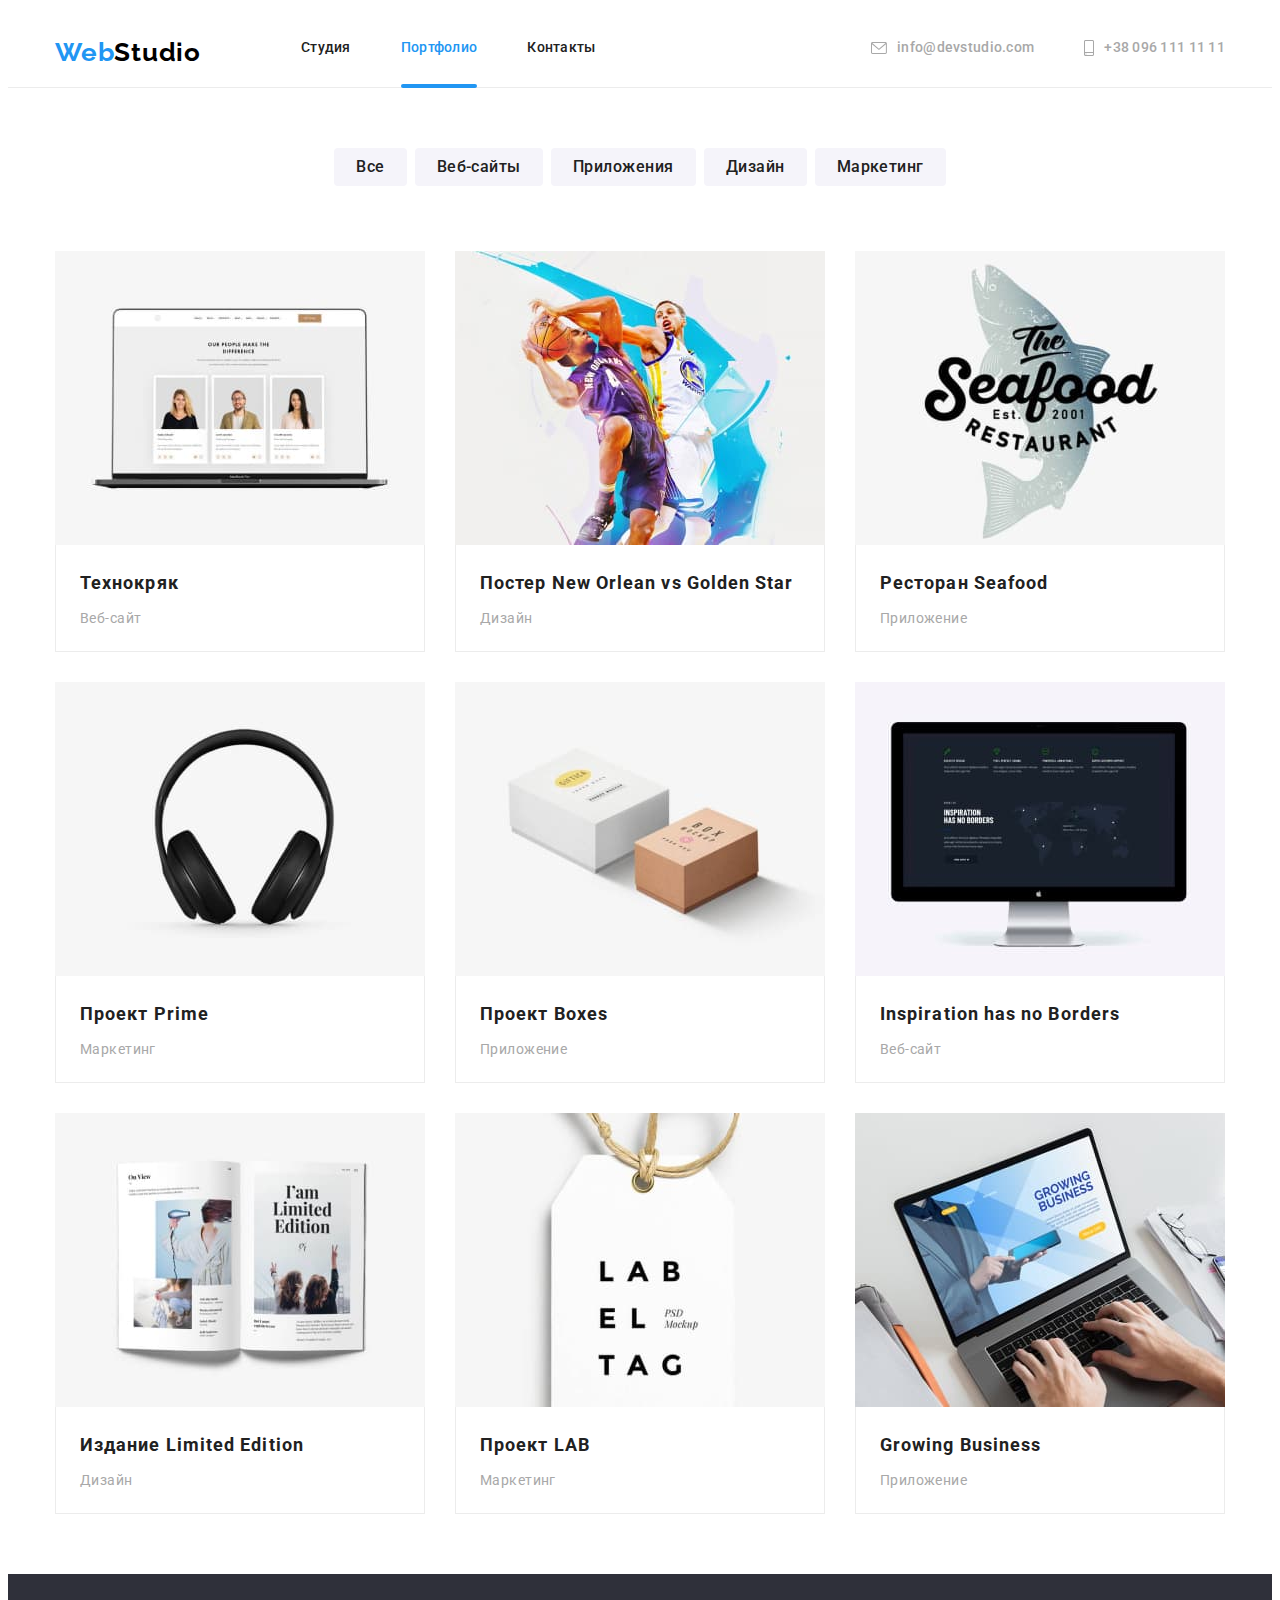
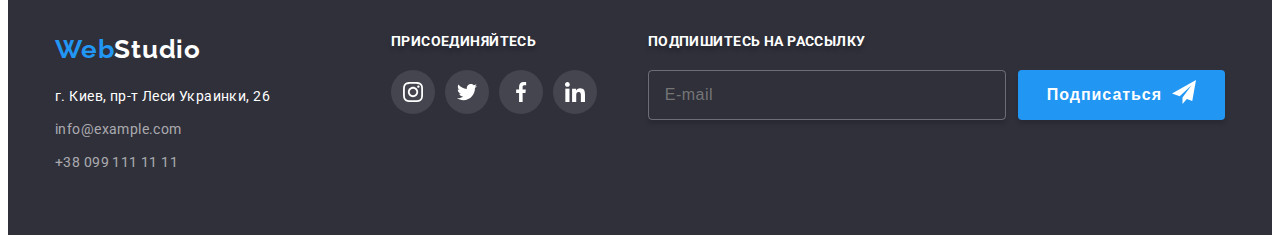
==== commit e1b0b753: "ДЗ 8 v.2.0" ====
--- a/portfolio.html
+++ b/portfolio.html
@@ -81,7 +81,22 @@
                     <li class="list portfolio-list">
                         <a class="link portfolio-list-link" href="#">
                             <div class="portfolio-wrapper">
-                                <img src="./images/img_1.jpg" alt="" width="450">
+                                <picture>
+                                    <source media="(min-width=1200px)" 
+                                        srcset="./images/portfolio/desktop/img-1.webp 1x, ./images/portfolio/desktop/img-1@2x.webp 2x">
+                                    <source media="(min-width=1200px)" 
+                                        srcset="./images/portfolio/desktop/img-1.jpg 1x, ./images/portfolio/desktop/img-1@2x.jpg 2x">
+                                    <source media="(min-width=768px)" 
+                                        srcset="./images/portfolio/tablet/img-1.webp 1x, ./images/portfolio/tablet/img-1@2x.webp 2x">
+                                    <source media="(min-width=768px)" 
+                                        srcset="./images/portfolio/tablet/img-1.jpg 1x, ./images/portfolio/tablet/img-1@2x.jpg 2x">
+                                    <source media="(min-width=480px)" 
+                                        srcset="./images/portfolio/phone/img-1.webp 1x, ./images/portfolio/phone/img-1@2x.webp 2x">
+                                    <source media="(min-width=480px)" 
+                                        srcset="./images/portfolio/phone/img-1.jpg 1x, ./images/portfolio/phone/img-1@2x.jpg 2x">
+                                    <img src="./images/img_1.jpg" alt="Комп">
+                                    </picture>
+                                
                                     <p class="label-portfolio-text">Технокряк это современная площадка распространения коронавируса. Компании используют эту
                                     платформу для цифрового шпионажа и атак на защищённые сервера конкурентов.</p>
                             </div>
@@ -95,7 +110,22 @@
                     <li class="list portfolio-list">
                         <a class="link portfolio-list-link" href="#">
                             <div class="portfolio-wrapper">
-                                <img src="./images/img_2.jpg" alt="" width="450">
+                                <picture>
+                                    <source media="(min-width=1200px)"
+                                        srcset="./images/portfolio/desktop/img-2.webp 1x, ./images/portfolio/desktop/img-2@2x.webp 2x">
+                                    <source media="(min-width=1200px)"
+                                        srcset="./images/portfolio/desktop/img-2.jpg 1x, ./images/portfolio/desktop/img-2@2x.jpg 2x">
+                                    <source media="(min-width=768px)"
+                                        srcset="./images/portfolio/tablet/img-2.webp 1x, ./images/portfolio/tablet/img-2@2x.webp 2x">
+                                    <source media="(min-width=768px)"
+                                        srcset="./images/portfolio/tablet/img-2.jpg 1x, ./images/portfolio/tablet/img-2@2x.jpg 2x">
+                                    <source media="(min-width=480px)"
+                                        srcset="./images/portfolio/phone/img-2.webp 1x, ./images/portfolio/phone/img-2@2x.webp 2x">
+                                    <source media="(min-width=480px)"
+                                        srcset="./images/portfolio/phone/img-2.jpg 1x, ./images/portfolio/phone/img-2@2x.jpg 2x">
+                                    <img src="./images/img_2.jpg" alt="">
+                                </picture>
+
                                     <p class="label-portfolio-text"></p>
                         </div>
                             <div class="menu-item">
@@ -108,7 +138,22 @@
                     <li class="list portfolio-list">
                         <a class="link portfolio-list-link" href="#">
                             <div class="portfolio-wrapper">
-                                <img src="./images/img_3.jpg" alt="" width="450">
+                                <picture>
+                                    <source media="(min-width=1200px)" 
+                                        srcset="./images/portfolio/desktop/img-3.webp 1x, ./images/portfolio/desktop/img-3@2x.webp 2x">
+                                    <source media="(min-width=1200px)" 
+                                        srcset="./images/portfolio/desktop/img-3.jpg 1x, ./images/portfolio/desktop/img-3@2x.jpg 2x">
+                                    <source media="(min-width=768px)" 
+                                        srcset="./images/portfolio/tablet/img-3.webp 1x, ./images/portfolio/tablet/img-3@2x.webp 2x">
+                                    <source media="(min-width=768px)" 
+                                        srcset="./images/portfolio/tablet/img-3.jpg 1x, ./images/portfolio/tablet/img-3@2x.jpg 2x">
+                                    <source media="(min-width=480px)" 
+                                        srcset="./images/portfolio/phone/img-3.webp 1x, ./images/portfolio/phone/img-3@2x.webp 2x">
+                                    <source media="(min-width=480px)" 
+                                        srcset="./images/portfolio/phone/img-3.jpg 1x, ./images/portfolio/phone/img-3@2x.jpg 2x">
+                                    <img src="./images/img_3.jpg" alt="">
+                                </picture>
+                                
                                     <p class="label-portfolio-text"></p>
                             </div>
                             <div class="menu-item">
@@ -121,7 +166,22 @@
                     <li class="list portfolio-list">
                         <a class="link portfolio-list-link" href="#">
                             <div class="portfolio-wrapper">
-                                <img src="./images/img_4.jpg" alt="" width="450">
+                                <picture>
+                                    <source media="(min-width=1200px)"
+                                        srcset="./images/portfolio/desktop/img-4.webp 1x, ./images/portfolio/desktop/img-4@2x.webp 2x">
+                                    <source media="(min-width=1200px)"
+                                        srcset="./images/portfolio/desktop/img-4.jpg 1x, ./images/portfolio/desktop/img-4@2x.jpg 2x">
+                                    <source media="(min-width=768px)"
+                                        srcset="./images/portfolio/tablet/img-4.webp 1x, ./images/portfolio/tablet/img-4@2x.webp 2x">
+                                    <source media="(min-width=768px)"
+                                        srcset="./images/portfolio/tablet/img-4.jpg 1x, ./images/portfolio/tablet/img-4@2x.jpg 2x">
+                                    <source media="(min-width=480px)"
+                                        srcset="./images/portfolio/phone/img-4.webp 1x, ./images/portfolio/phone/img-4@2x.webp 2x">
+                                    <source media="(min-width=480px)"
+                                        srcset="./images/portfolio/phone/img-4.jpg 1x, ./images/portfolio/phone/img-4@2x.jpg 2x">
+                                    <img src="./images/img_4.jpg" alt="">
+                                </picture>
+                                
                                     <p class="label-portfolio-text"></p>
                             </div>
                             <div class="menu-item">
@@ -134,7 +194,22 @@
                     <li class="list portfolio-list">
                         <a class="link portfolio-list-link" href="#">
                             <div class="portfolio-wrapper">
-                                <img src="./images/img_5.jpg" alt="" width="450">
+                                <picture>
+                                    <source media="(min-width=1200px)"
+                                        srcset="./images/portfolio/desktop/img-5.webp 1x, ./images/portfolio/desktop/img-5@2x.webp 2x">
+                                    <source media="(min-width=1200px)"
+                                        srcset="./images/portfolio/desktop/img51.jpg 1x, ./images/portfolio/desktop/img-5@2x.jpg 2x">
+                                    <source media="(min-width=768px)"
+                                        srcset="./images/portfolio/tablet/img-5.webp 1x, ./images/portfolio/tablet/img-5@2x.webp 2x">
+                                    <source media="(min-width=768px)"
+                                        srcset="./images/portfolio/tablet/img51.jpg 1x, ./images/portfolio/tablet/img-5@2x.jpg 2x">
+                                    <source media="(min-width=480px)"
+                                        srcset="./images/portfolio/phone/img-5.webp 1x, ./images/portfolio/phone/img-5@2x.webp 2x">
+                                    <source media="(min-width=480px)"
+                                        srcset="./images/portfolio/phone/img51.jpg 1x, ./images/portfolio/phone/img-5@2x.jpg 2x">
+                                    <img src="./images/img_5.jpg" alt=""">
+                                </picture>
+                                
                                     <p class="label-portfolio-text"></p>
                             </div>
                             <div class="menu-item">
@@ -147,7 +222,22 @@
                     <li class="list portfolio-list">
                         <a class="link portfolio-list-link" href="#">
                             <div class="portfolio-wrapper">
-                                <img src="images/img_6.jpg" alt="" width="450">
+                                <picture>
+                                    <source media="(min-width=1200px)"
+                                        srcset="./images/portfolio/desktop/img-1.webp 6x, ./images/portfolio/desktop/img-6@2x.webp 2x">
+                                    <source media="(min-width=1200px)"
+                                        srcset="./images/portfolio/desktop/img-1.jpg 6x, ./images/portfolio/desktop/img-6@2x.jpg 2x">
+                                    <source media="(min-width=768px)"
+                                        srcset="./images/portfolio/tablet/img-1.webp 6x, ./images/portfolio/tablet/img-6@2x.webp 2x">
+                                    <source media="(min-width=768px)"
+                                        srcset="./images/portfolio/tablet/img-1.jpg 6x, ./images/portfolio/tablet/img-6@2x.jpg 2x">
+                                    <source media="(min-width=480px)"
+                                        srcset="./images/portfolio/phone/img-1.webp 6x, ./images/portfolio/phone/img-6@2x.webp 2x">
+                                    <source media="(min-width=480px)"
+                                        srcset="./images/portfolio/phone/img-1.jpg 6x, ./images/portfolio/phone/img-6@2x.jpg 2x">
+                                    <img src="images/img_6.jpg" alt="">
+                                </picture>
+                                
                                     <p class="label-portfolio-text"></p>
                             </div>
                             <div class="menu-item">
@@ -160,7 +250,22 @@
                     <li class="list portfolio-list">
                         <a class="link portfolio-list-link" href="#">
                             <div class="portfolio-wrapper">
-                                <img src="./images/img_7.jpg" alt="" width="450">
+                                <picture>
+                                    <source media="(min-width=1200px)"
+                                        srcset="./images/portfolio/desktop/img-1.webp 7x, ./images/portfolio/desktop/img-7@2x.webp 2x">
+                                    <source media="(min-width=1200px)"
+                                        srcset="./images/portfolio/desktop/img-1.jpg 7x, ./images/portfolio/desktop/img-7@2x.jpg 2x">
+                                    <source media="(min-width=768px)"
+                                        srcset="./images/portfolio/tablet/img-1.webp 7x, ./images/portfolio/tablet/img-7@2x.webp 2x">
+                                    <source media="(min-width=768px)"
+                                        srcset="./images/portfolio/tablet/img-1.jpg 7x, ./images/portfolio/tablet/img-7@2x.jpg 2x">
+                                    <source media="(min-width=480px)"
+                                        srcset="./images/portfolio/phone/img-1.webp 7x, ./images/portfolio/phone/img-7@2x.webp 2x">
+                                    <source media="(min-width=480px)"
+                                        srcset="./images/portfolio/phone/img-1.jpg 7x, ./images/portfolio/phone/img-7@2x.jpg 2x">
+                                    <img src="./images/img_7.jpg" alt="">   
+                                </picture>
+                                
                                 <p class="label-portfolio-text"></p>
                             </div>
                             <div class="menu-item">
@@ -173,7 +278,22 @@
                     <li class="list portfolio-list">
                         <a class="link portfolio-list-link" href="#">
                             <div class="portfolio-wrapper">
-                            <img src="./images/img_8.jpg" alt="" width="450">
+                                <picture>
+                                    <source media="(min-width=1200px)"
+                                        srcset="./images/portfolio/desktop/img-8.webp 1x, ./images/portfolio/desktop/img-8@2x.webp 2x">
+                                    <source media="(min-width=1200px)"
+                                        srcset="./images/portfolio/desktop/img-8.jpg 1x, ./images/portfolio/desktop/img-8@2x.jpg 2x">
+                                    <source media="(min-width=768px)"
+                                        srcset="./images/portfolio/tablet/img-8.webp 1x, ./images/portfolio/tablet/img-8@2x.webp 2x">
+                                    <source media="(min-width=768px)"
+                                        srcset="./images/portfolio/tablet/img-8.jpg 1x, ./images/portfolio/tablet/img-8@2x.jpg 2x">
+                                    <source media="(min-width=480px)"
+                                        srcset="./images/portfolio/phone/img-8.webp 1x, ./images/portfolio/phone/img-8@2x.webp 2x">
+                                    <source media="(min-width=480px)"
+                                        srcset="./images/portfolio/phone/img-8.jpg 1x, ./images/portfolio/phone/img-8@2x.jpg 2x">
+                                    <img src="./images/img_8.jpg" alt="">
+                                </picture>
+                            
                         <p class="label-portfolio-text"></p>
                             </div>
                             <div class="menu-item">
@@ -186,7 +306,22 @@
                     <li class="list portfolio-list">
                         <a class="link portfolio-list-link" href="#">
                             <div class="portfolio-wrapper">
-                            <img src="./images/img_9.jpg" alt="" width="450">
+                                <picture>
+                                    <source media="(min-width=1200px)"
+                                        srcset="./images/portfolio/desktop/img-9.webp 1x, ./images/portfolio/desktop/img-9@2x.webp 2x">
+                                    <source media="(min-width=1200px)"
+                                        srcset="./images/portfolio/desktop/img-9.jpg 1x, ./images/portfolio/desktop/img-9@2x.jpg 2x">
+                                    <source media="(min-width=768px)"
+                                        srcset="./images/portfolio/tablet/img-9.webp 1x, ./images/portfolio/tablet/img-9@2x.webp 2x">
+                                    <source media="(min-width=768px)"
+                                        srcset="./images/portfolio/tablet/img-9.jpg 1x, ./images/portfolio/tablet/img-9@2x.jpg 2x">
+                                    <source media="(min-width=480px)"
+                                        srcset="./images/portfolio/phone/img-9.webp 1x, ./images/portfolio/phone/img-9@2x.webp 2x">
+                                    <source media="(min-width=480px)"
+                                        srcset="./images/portfolio/phone/img-9.jpg 1x, ./images/portfolio/phone/img-9@2x.jpg 2x">
+                                    <img src="./images/img_9.jpg" alt="">
+                                </picture>
+                            
                         <p class="label-portfolio-text"></p>
                             </div>
                             <div class="menu-item">
--- a/css/main.min.css
+++ b/css/main.min.css
@@ -1,2 +1,2 @@
-:root{--main-font: 'Roboto', sans-serif;--accent-color: #2196f3;--main-color: #212121;--description-color: #a8a8a8;--contrast-color: #ffffff;--border-color: #ececec;--background-contrast-color: #2f303a;--background-color: #f5f4fa;--label-background-color: rgba(33, 150, 243, 0.9);--animation: 250ms cubic-bezier(0.4, 0, 0.2, 1);--main-modal-color: #757575;--button-focus-color: #188ce8}.visually-hidden{position:absolute;clip:rect(0 0 0 0);width:1px;height:1px;margin:-1px}html{box-sizing:border-box}*,*::after,*::before{box-sizing:inherit}h1,h2,h3,h4,h5,h6,p{margin-top:0;margin-bottom:0}ul,ol{margin-top:0;margin-bottom:0;padding-left:0}img{display:block;max-width:100%;height:auto}.list{list-style:none}.link{text-decoration:none;color:inherit}address{font-style:normal}body{background-color:var(--contrast-color);color:var(--main-color);font-size:14px;font-weight:normal;font-style:normal;font-family:var(--main-font)}.section{padding-top:94px;padding-bottom:94px}.container{padding-left:15px;padding-right:15px;padding-bottom:60px}@media screen and (min-width: 480px){.container{width:448px;margin:0 auto}}@media screen and (min-width: 768px){.container{width:768px}}@media screen and (min-width: 1200px){.container{width:1200px}}.section-title{margin-bottom:30px;font-weight:700;font-size:36px;line-height:1.16;text-align:center;letter-spacing:0.03em}.btn{display:block;font-family:inherit;border:none;background-color:transparent;cursor:pointer;color:inherit}.logo{font-family:Raleway;font-weight:700;font-size:26px;line-height:1.19;letter-spacing:0.03em;transition:color var(--animation)}.backdrop{position:fixed;top:0;left:0;width:100vw;height:100vh;background-color:rgba(0,0,0,0.2);transition:opacity var(--animation),visibility var(--animation)}.is-hidden{opacity:0;visibility:hidden;pointer-events:none}.modal{position:absolute;top:50%;left:50%;transform:translate(-50%, -50%);width:528px;height:581px;background:var(--contrast-color);box-shadow:0px 1px 3px rgba(0,0,0,0.12),0px 1px 1px rgba(0,0,0,0.14),0px 2px 1px rgba(0,0,0,0.2);border-radius:4px;padding:40px}.close-btn{position:absolute;top:8px;right:8px;width:30px;height:30px;border-radius:50%;padding:0;background-color:transparent;border:1px solid rgba(0,0,0,0.1);cursor:pointer}.close-btn:hover,.close-btn:focus{fill:var(--accent-color)}.icon-close{display:block;margin:0 auto}.modal-form{display:flex;flex-direction:column}.modal-head{font-weight:700;font-size:20px;line-height:1.15;text-align:center;letter-spacing:0.03em;margin-bottom:16px;color:var(--main-color)}.modal-field{font-size:12px;line-height:1.16;letter-spacing:0.01em;color:var(--main-modal-color);margin-bottom:12px}.modal-form-input-wrapper{position:relative;display:block;margin-top:4px}.modal-input{width:100%;height:40px;border:1px solid rgba(33,33,33,0.2);border-radius:4px;padding-left:42px;transition:border-color var(--animation)}.modal-input:focus{outline:none;border-color:var(--accent-color);transition:border-color var(--animation)}.modal-form-icon{position:absolute;top:50%;left:15px;transform:translateY(-50%);transition:var(--animation)}.modal-input:focus+.modal-form-icon{fill:var(--accent-color)}.modal-message{width:100%;height:120px;margin-top:10px;border:1px solid rgba(33,33,33,0.2);border-radius:4px;padding:12px 16px;resize:none}.modal-message:focus{outline:none;border-color:var(--accent-color);transition:border-color var(--animation)}.modal-message::placeholder{line-height:1.14;letter-spacing:0.01em;color:rgba(117,117,117,0.5)}.modal-checkbox:checked+.modal-checkbox-label::before{background-image:url(../images/icon-check.svg);border:none}.modal-checkbox:focus+.modal-checkbox-label::before{outline:1px solid var(--accent-color)}.modal-checkbox{border:2px solid var(--main-modal-color)}.modal-checkbox-label{line-height:1.71;letter-spacing:0.03em;color:var(--main-modal-color);display:flex;align-items:center;margin-bottom:20px;justify-content:center}.modal-checkbox-label::before{display:block;content:'';width:16px;height:15px;border:1px solid var(--main-modal-color);cursor:pointer;border-radius:2px;margin-right:7px}.modal-label-link{line-height:1.71;letter-spacing:0.03em;text-decoration-line:underline;color:var(--accent-color)}.modal-form-btn{background:var(--accent-color);box-shadow:0px 4px 4px rgba(0,0,0,0.15);border-radius:4px;font-family:Roboto;border:none;font-weight:700;font-size:16px;line-height:1.87;letter-spacing:0.06em;color:var(--contrast-color);margin:0 auto;padding:10px 55px;cursor:pointer;transition:box-shadow var(--animation),background var(--animation)}.modal-form-btn:hover,.modal-form-btn:focus{background:var(--button-focus-color)}.nav-list{display:none}.nav-contacts{display:none}.burger-btn{background-color:transparent;border:none;padding:0;line-height:0}.container{padding-bottom:0}.burger-btn-icon{width:40px;height:40px}.burger-btn-icon:hover,.burger-btn-icon:focus{fill:var(--accent-color);transition:color var(--animation)}.header-container{display:flex;align-items:center;justify-content:space-between}.header{padding-top:16px;padding-bottom:16px}.mobile-menu{position:fixed;z-index:100;left:0;top:0;width:100vw;height:100vh;background-color:var(--contrast-color);opacity:0;visibility:hidden;pointer-events:none}.mobile-menu.is-open{opacity:1;visibility:visible;pointer-events:auto}.mobile-menu-container{position:relative;padding-top:48px;padding-left:40px}.mobile-menu-close-btn{position:absolute;top:0;right:0;background-color:transparent;border:none;padding:0;line-height:0}.mobile-menu-close-icon{width:40px;height:40px;margin-right:15px;margin-top:10px}.mobile-menu-close-icon:hover,.mobile-menu-close-icon:focus{fill:var(--accent-color);transition:color var(--animation)}.nav-link-mobile{font-weight:500;font-size:40px;line-height:1.175;letter-spacing:0.02em;color:var(--main-color);margin-bottom:34px}.nav-link-mobile:hover,.nav-link-mobile:focus{color:var(--accent-color);transition:color var(--animation)}.nav-contacts-mobile{margin-top:302px}.nav-contacts-mobile-phone{font-weight:500;font-size:34px;line-height:1.76;letter-spacing:0.02em;color:var(--accent-color)}.nav-contacts-mobile-mail{font-weight:500;font-size:24px;line-height:1.166;letter-spacing:0.02em;color:var(--main-modal-color)}.nav-item-mobile:not(:last-child){margin-bottom:32px}.social-list-link-mobile{font-weight:500;font-size:18px;line-height:1.22;letter-spacing:0.02em;color:var(--accent-color);margin-left:20px}.social-list-mobile{display:flex;align-items:center;margin-top:64px}.nav-list-contacts-mobile{margin-bottom:32px}@media screen and (min-width: 768px){.burger-btn{display:none}.mobile-menu{display:none}.header{height:80px;padding-top:0;padding-bottom:0}.nav-list__nav-item{margin-bottom:10px}.nav{display:flex;align-items:center}.nav-list{display:flex;align-items:center}.nav-contacts{display:block}.nav-list__nav-item{margin-left:50px}.nav-list__nav-link,.nav-contacts__header-contacts{display:block;font-weight:500;line-height:1.14;letter-spacing:0.02em}.logo-header{margin-right:50px}}@media screen and (min-width: 1200px){.nav-contacts{display:flex;align-items:center}.nav-list__nav-item:not(:first-child){margin-left:50px}.nav-list__nav-link,.nav-contacts__header-contacts{display:block;padding-bottom:32px;padding-top:32px;font-weight:500;line-height:1.14;letter-spacing:0.02em}}.header{background-color:var(--contrast-color);border-bottom:1px solid var(--border-color)}.logo-header{padding-bottom:25px;padding-top:24px;color:#000000}.logo-header:hover,.logo-header:focus{color:var(--accent-color)}.logo-blue{color:var(--accent-color)}.nav-list__nav-link{color:var(--main-color);position:relative;transition:color var(--animation)}.nav-list__nav-link:hover,.nav-list__nav-link:focus{color:var(--accent-color)}.nav-contacts__header-contacts{display:flex;align-items:center;color:var(--description-color);transition:color var(--animation)}.nav-contacts__header-contacts:hover,.nav-contacts__header-contacts:focus{color:var(--accent-color);fill:var(--accent-color)}.icon-contacts{margin:0 10px 0 0;fill:currentColor}.current{padding-bottom:32px;padding-top:32px;font-weight:500;line-height:1.14;letter-spacing:0.02em;color:var(--accent-color)}.current::after{content:'';display:block;position:absolute;width:100%;height:4px;background-color:var(--accent-color);bottom:0;border-radius:2px}.hero{background-color:var(--background-contrast-color);padding-top:200px;padding-bottom:200px;background-image:linear-gradient(rgba(47,48,58,0.4), rgba(47,48,58,0.4)),url(../images/hero/hero-phone@1x.jpg);background-size:cover;background-position:center;background-repeat:no-repeat;margin-left:auto;margin-right:auto}.hero-container{margin:0 auto;width:100%;padding-left:15px;padding-right:15px}.hero-title{font-weight:900;font-size:26px;line-height:1.62;text-align:center;letter-spacing:0.06em;text-transform:uppercase;color:var(--contrast-color)}@media screen and (min-device-pixel-ratio: 2) and (min-width: 360px), screen and (min-resolution: 192dpi) and (min-width: 360px), screen and (min-resolution: 2dppx) and (min-width: 360px){.hero{background-image:linear-gradient(rgba(47,48,58,0.4), rgba(47,48,58,0.4)),url(../images/hero/hero-phone@2x.jpg)}}@media screen and (min-width: 768px){.hero{background-image:linear-gradient(rgba(47,48,58,0.4), rgba(47,48,58,0.4)),url(../images/hero/hero-tablet@1x.jpg)}}@media screen and (min-device-pixel-ratio: 2) and (min-width: 768px), screen and (min-resolution: 192dpi) and (min-width: 768px), screen and (min-resolution: 2dppx) and (min-width: 768px){.hero{background-image:linear-gradient(rgba(47,48,58,0.4), rgba(47,48,58,0.4)),url(../images/hero/hero-tablet@2x.jpg)}}@media screen and (min-width: 1200px){.hero{background-image:linear-gradient(rgba(47,48,58,0.4), rgba(47,48,58,0.4)),url(../images/hero/hero-desktop@1x.jpg)}.hero-title{margin-bottom:30px;font-weight:900;font-size:44px;line-height:1.36;text-align:center;letter-spacing:0.06em;text-transform:uppercase;color:var(--contrast-color)}}@media (min-device-pixel-ratio: 2) and (min-width: 1200px), screen and (min-resolution: 192dpi) and (min-width: 1200px), screen and (min-resolution: 2dppx) and (min-width: 1200px){.hero{background-image:linear-gradient(rgba(47,48,58,0.4), rgba(47,48,58,0.4)),url(../images/hero/hero-desktop@2x.jpg)}}.modal-btn{padding:10px 32px;margin:0 auto;font-weight:700;font-size:16px;line-height:1.87;letter-spacing:0.06em;color:var(--contrast-color);background:var(--accent-color);box-shadow:0px 4px 4px rgba(0,0,0,0.15);border-radius:4px;transition:background var(--animation),box-shadow var(--animation)}.modal-btn:hover,.modal-btn:focus{background:var(--button-focus-color)}.section.description{padding-bottom:0}.desc-list{display:block}.icon-description{display:flex;align-items:center;justify-content:center;margin-bottom:30px;background-color:var(--background-color);height:120px}.description-title{margin-bottom:10px;font-weight:700;line-height:1.14;letter-spacing:0.03em;text-transform:uppercase}.description-text{line-height:1.71;letter-spacing:0.03em;color:var(--description-color)}@media screen and (min-width: 480px){.section{padding-top:60px}}@media screen and (min-width: 768px){.desc-list{display:flex;flex-wrap:wrap;margin:-15px}.desc-item{flex-basis:calc((100% - 2 * 30px) / 2);margin:15px}.section{padding-top:60px}}@media screen and (min-width: 1200px){.desc-list{display:flex}.desc-item{flex-basis:calc((100% - 4 * 30px) / 4);margin:15px}.section-title{margin-bottom:50px}}@media screen and (max-width: 1199px){.work-section{display:none}}.work-item{display:flex}.work-list{flex-basis:calc((100% - 2 * 30px) / 3);position:relative}.work-list:not(:first-child){margin-left:30px}.label{position:absolute;display:flex;align-items:center;justify-content:center;font-weight:700;line-height:1.14;letter-spacing:0.03em;text-transform:uppercase;background-color:rgba(47,48,58,0.8);color:var(--contrast-color);height:70px;width:100%;bottom:0}.team{background-color:var(--background-color);display:block}@media screen and (min-width: 480px){.section{padding-top:60px;padding-bottom:60px}}@media screen and (min-width: 768px){.team-list{display:flex;flex-wrap:wrap;margin:-15px}.item-list{flex-basis:calc((100% - 2 * 30px) / 2);margin:15px}.section{padding-top:60px;padding-bottom:60px}}@media screen and (min-width: 1200px){.team-list{display:flex;flex-wrap:wrap}.item-list{flex-basis:calc((100% - 4 * 30px) / 4)}.section-title{margin-bottom:50px}}.team-item{background-color:var(--contrast-color);padding:30px;text-align:center}.item-list{margin-top:30px;box-shadow:0px 1px 3px rgba(0,0,0,0.12),0px 1px 1px rgba(0,0,0,0.14),0px 2px 1px rgba(0,0,0,0.2);border-radius:0px 0px 4px 4px}.team-name{font-weight:500;font-size:16px;line-height:1.19;letter-spacing:0.03em}.team-position{margin-top:10px;font-size:16px;line-height:1.19;letter-spacing:0.03em;color:var(--description-color);margin-bottom:16px}.social-list{display:flex;justify-content:center;margin-left:10px}.social-list-icon{width:20px;height:20px}.social-list-link{display:flex;justify-content:center;align-items:center;width:44px;height:44px;border-radius:50%;fill:currentColor;color:var(--description-color);transition:background-color var(--animation),fill var(--animation)}.social-list-link:hover,.social-list-link:focus{fill:var(--contrast-color);background-color:var(--accent-color)}@media screen and (min-width: 480px){.section{padding-top:60px;padding-bottom:60px}.clients-list{display:flex;flex-wrap:wrap;justify-content:center;align-items:center;flex-basis:calc((100% - 2 * 30px) / 2);margin-top:-30px;margin-left:-30px}.clients-link{display:flex;justify-content:center;align-items:center;width:180px;height:92px;fill:currentColor;color:var(--description-color);border:1px solid #afb1b8;border-radius:4px;margin-top:30px;margin-left:30px;transition:fill var(--animation),border-color var(--animation)}.clients-link:hover,.clients-link:focus{fill:var(--accent-color);border-color:var(--accent-color)}}@media screen and (min-width: 768px){.clients-list{flex-basis:calc((100% - 3 * 30px) / 3)}.clients-link{width:196px}}@media screen and (min-width: 1200px){.clients-list{flex-basis:calc((100% - 3 * 30px) / 3)}.clients-link{width:170px}}@media screen and (min-width: 1200px){.clients-list{flex-basis:calc((100% - 6 * 30px) / 6)}.clients-link{width:140px}}.icon-clients{width:106px;height:60px}.footer{padding-top:60px;padding-bottom:60px;background-color:var(--background-contrast-color)}.footer-section{text-align:center}.footer-item:not(:first-child){margin-top:9px}.social-list-footer{display:flex;width:206px;margin:0 auto;justify-content:space-between;margin-top:20px}.footer-list{margin-top:20px}.footer-item:not(:first-child){margin-top:9px}.logo-footer{color:var(--contrast-color)}.footer-address,.footer-contacts{line-height:1.71;letter-spacing:0.03em}.footer-address{margin-bottom:9px}.footer-contacts:not(:last-child){margin-bottom:9px}.footer-address{color:var(--contrast-color)}.footer-contacts{color:rgba(255,255,255,0.6)}.footer-content{margin-top:60px}.footer-text{font-weight:700;font-size:14px;line-height:1.14;letter-spacing:0.03em;text-transform:uppercase;color:var(--contrast-color);text-shadow:#000000 1px 1px 0, #000000 -1px -1px 0, #000000 -1px 1px 0, #000000 1px -1px 0;text-shadow:0px 4px 4px rgba(0,0,0,0.25)}.footer-form-label{align-items:center;margin-top:20px}.social-list-footer{display:flex;width:206px;justify-content:space-between;margin-top:20px}.social-list-link-footer{display:flex;justify-content:center;align-items:center;width:44px;height:44px;border-radius:50%;background-color:rgba(255,255,255,0.1);fill:var(--contrast-color);color:var(--description-color);transition:background-color var(--animation)}.social-list-link-footer:hover,.social-list-link-footer:focus{fill:var(--contrast-color);background-color:var(--accent-color)}.footer-form{display:block;margin-top:60px}.footer-input{background-color:inherit;border:1px solid rgba(255,255,255,0.3);box-shadow:0px 4px 4px rgba(0,0,0,0.15);border-radius:4px;width:100%;height:50px;padding-left:16px;font-size:16px;line-height:1.25;letter-spacing:0.03em;color:rgba(255,255,255,0.6)}.footer-button{display:inline-flex;background:var(--accent-color);padding:10px 29px;box-shadow:0px 4px 4px rgba(0,0,0,0.15);border-radius:4px;border:none;font-weight:700;font-size:16px;line-height:1.87;letter-spacing:0.06em;color:var(--contrast-color);cursor:pointer;margin-left:12px;margin-top:20px;transition:box-shadow var(--animation),background var(--animation)}.footer-button:focus,.footer-button:hover{background:var(--button-focus-color)}.footer-icon{fill:#ffffff;margin-left:10px}@media screen and (min-width: 768px){.footer-tablet-section{display:flex;justify-content:space-around}.footer-content{margin-top:0}.footer-input{width:450px}.footer-form-label{margin-right:144px;margin-left:144px}}@media screen and (min-width: 1200px){.footer-section{display:flex;justify-content:space-between}.footer-nav{margin-left:50px;margin:0 auto;font-style:inherit}.footer-content{margin-left:70px}.footer-form-label{display:flex;align-items:center}.footer-input{width:358px}.footer-button{margin-top:0}.footer-form{margin-top:0}}.menu-button{display:flex;flex-wrap:wrap;margin-bottom:50px}.btn-list:not(:last-child){margin-right:8px;margin-bottom:15px}.btn-list:not(:last-child):nth-child(-n+3){margin-bottom:15px}.menu-btn{padding:6px 22px;font-weight:500;font-size:16px;line-height:1.62;letter-spacing:0.03em;background:var(--background-color);border-radius:4px;transition:background var(--animation),box-shadow var(--animation),color var(--animation)}.menu-btn:hover,.menu-btn:focus{background:var(--accent-color);box-shadow:0px 3px 1px rgba(0,0,0,0.1),0px 1px 2px rgba(0,0,0,0.08),0px 2px 2px rgba(0,0,0,0.12);color:var(--contrast-color)}.portfolio-list-link{display:flex;flex-direction:column;transition:background var(--animation),box-shadow var(--animation)}.portfolio-list-link:hover,.portfolio-list-link:focus{background:var(--contrast-color);box-sizing:border-box;box-shadow:0px 1px 1px rgba(0,0,0,0.12),0px 4px 4px rgba(0,0,0,0.06),1px 4px 6px rgba(0,0,0,0.16)}.menu-item{padding:20px 24px;border-left:1px solid var(--border-color);border-right:1px solid var(--border-color);border-bottom:1px solid var(--border-color)}.menu-link-title{margin-bottom:4px;font-weight:700;font-size:18px;line-height:2;letter-spacing:0.06em;color:var(--main-color)}.menu-link-text{line-height:1.87;letter-spacing:0.03em;color:var(--description-color)}.portfolio-wrapper{position:relative;overflow:hidden}.label-portfolio-text{font-size:18px;line-height:1.56;background-color:var(--label-background-color);letter-spacing:0.03em;color:var(--contrast-color);position:absolute;top:0;left:0;width:100%;height:100%;overflow:hidden;transform:translateY(101%);transition:transform var(--animation);padding:63px 24px}.portfolio-list-link:hover .label-portfolio-text,.portfolio-list-link:focus .label-portfolio-text{transform:translateY(0%)}@media screen and (min-width: 768px){.menu-list{display:flex;flex-wrap:wrap;margin-left:-30px;margin-top:-30px}.portfolio-list{margin-left:30px;margin-top:30px;flex-basis:calc((100% - 60px) / 2)}.menu-button{justify-content:center}.btn-list:nth-child(-n+3){margin-bottom:unset}}@media screen and (min-width: 1200px){.menu-list{display:flex;flex-wrap:wrap;margin-left:-30px;margin-top:-30px}.portfolio-list{margin-left:30px;margin-top:30px;flex-basis:calc((100% - 90px) / 3)}}
+:root{--main-font: 'Roboto', sans-serif;--accent-color: #2196f3;--main-color: #212121;--description-color: #a8a8a8;--contrast-color: #ffffff;--border-color: #ececec;--background-contrast-color: #2f303a;--background-color: #f5f4fa;--label-background-color: rgba(33, 150, 243, 0.9);--animation: 250ms cubic-bezier(0.4, 0, 0.2, 1);--main-modal-color: #757575;--button-focus-color: #188ce8}.visually-hidden{position:absolute;clip:rect(0 0 0 0);width:1px;height:1px;margin:-1px}html{box-sizing:border-box}*,*::after,*::before{box-sizing:inherit}h1,h2,h3,h4,h5,h6,p{margin-top:0;margin-bottom:0}ul,ol{margin-top:0;margin-bottom:0;padding-left:0}img{display:block;max-width:100%;height:auto}.list{list-style:none}.link{text-decoration:none;color:inherit}address{font-style:normal}body{background-color:var(--contrast-color);color:var(--main-color);font-size:14px;font-weight:normal;font-style:normal;font-family:var(--main-font)}.section{padding-top:94px;padding-bottom:94px}.container{padding-left:15px;padding-right:15px;padding-bottom:60px}@media screen and (min-width: 480px){.container{width:448px;margin:0 auto}}@media screen and (min-width: 768px){.container{width:768px}}@media screen and (min-width: 1200px){.container{width:1200px}}.section-title{margin-bottom:30px;font-weight:700;font-size:36px;line-height:1.16;text-align:center;letter-spacing:0.03em}.btn{display:block;font-family:inherit;border:none;background-color:transparent;cursor:pointer;color:inherit}.logo{font-family:Raleway;font-weight:700;font-size:26px;line-height:1.19;letter-spacing:0.03em;transition:color var(--animation)}.backdrop{position:fixed;top:0;left:0;width:100vw;height:100vh;background-color:rgba(0,0,0,0.2);transition:opacity var(--animation),visibility var(--animation)}.is-hidden{opacity:0;visibility:hidden;pointer-events:none}.modal{position:absolute;top:50%;left:50%;transform:translate(-50%, -50%);background:var(--contrast-color);box-shadow:0px 1px 3px rgba(0,0,0,0.12),0px 1px 1px rgba(0,0,0,0.14),0px 2px 1px rgba(0,0,0,0.2);border-radius:4px;padding:40px;width:90%;max-height:100%;margin:auto;overflow:auto}.close-btn{position:absolute;top:8px;right:8px;width:30px;height:30px;border-radius:50%;padding:0;background-color:transparent;border:1px solid rgba(0,0,0,0.1);cursor:pointer}.close-btn:hover,.close-btn:focus{fill:var(--accent-color)}.icon-close{display:block;margin:0 auto}@media screen and (min-width: 768px){.modal{width:450px;height:609px}}@media screen and (min-width: 1200px){.modal{width:528px;height:581px}}.modal-form{display:flex;flex-direction:column}.modal-head{font-weight:700;font-size:20px;line-height:1.15;text-align:center;letter-spacing:0.03em;margin-bottom:16px;color:var(--main-color)}.modal-field{font-size:12px;line-height:1.16;letter-spacing:0.01em;color:var(--main-modal-color);margin-bottom:12px}.modal-form-input-wrapper{position:relative;display:block;margin-top:4px}.modal-input{width:100%;height:40px;border:1px solid rgba(33,33,33,0.2);border-radius:4px;padding-left:42px;transition:border-color var(--animation)}.modal-input:focus{outline:none;border-color:var(--accent-color);transition:border-color var(--animation)}.modal-form-icon{position:absolute;top:50%;left:15px;transform:translateY(-50%);transition:var(--animation)}.modal-input:focus+.modal-form-icon{fill:var(--accent-color)}.modal-message{width:100%;height:120px;margin-top:10px;border:1px solid rgba(33,33,33,0.2);border-radius:4px;padding:12px 16px;resize:none}.modal-message:focus{outline:none;border-color:var(--accent-color);transition:border-color var(--animation)}.modal-message::placeholder{line-height:1.14;letter-spacing:0.01em;color:rgba(117,117,117,0.5)}.modal-checkbox:checked+.modal-checkbox-label::before{background-image:url(../images/icon-check.svg);border:none}.modal-checkbox:focus+.modal-checkbox-label::before{outline:1px solid var(--accent-color)}.modal-checkbox{border:2px solid var(--main-modal-color)}.modal-checkbox-label{font-size:12px;line-height:1.16;letter-spacing:0.03em;color:var(--main-modal-color);display:flex;align-items:center;margin-bottom:20px}.modal-checkbox-label::before{display:block;content:'';width:16px;height:15px;border:1px solid var(--main-modal-color);cursor:pointer;border-radius:2px;margin-right:7px}.modal-label-link{line-height:1.71;letter-spacing:0.03em;text-decoration-line:underline;color:var(--accent-color)}.modal-form-btn{background:var(--accent-color);box-shadow:0px 4px 4px rgba(0,0,0,0.15);border-radius:4px;font-family:Roboto;border:none;font-weight:700;font-size:16px;line-height:1.87;letter-spacing:0.06em;color:var(--contrast-color);margin:0 auto;padding:10px 55px;cursor:pointer;transition:box-shadow var(--animation),background var(--animation)}.modal-form-btn:hover,.modal-form-btn:focus{background:var(--button-focus-color)}@media screen and (min-width: 1200px){.modal-checkbox-label{font-size:14px;line-height:1.71}}.nav-list{display:none}.nav-contacts{display:none}.burger-btn{background-color:transparent;border:none;padding:0;line-height:0}.container{padding-bottom:0}.burger-btn-icon{width:40px;height:40px}.burger-btn-icon:hover,.burger-btn-icon:focus{fill:var(--accent-color);transition:color var(--animation)}.header-container{display:flex;align-items:center;justify-content:space-between}.header{padding-top:16px;padding-bottom:16px}.mobile-menu{position:fixed;z-index:100;left:0;top:0;display:flex;flex-direction:column;background-color:var(--contrast-color);opacity:0;visibility:hidden;pointer-events:none;top:50%;left:50%;transform:translate(-50%, -50%);width:100%;max-height:100%;margin:auto;overflow:auto}.mobile-menu.is-open{opacity:1;visibility:visible;pointer-events:auto}.mobile-menu-container{position:relative;padding-top:48px;padding-left:40px}.mobile-menu-close-btn{position:absolute;top:0;right:0;background-color:transparent;border:none;padding:0;line-height:0}.mobile-menu-close-icon{width:40px;height:40px;margin-right:15px;margin-top:10px}.mobile-menu-close-icon:hover,.mobile-menu-close-icon:focus{fill:var(--accent-color);transition:color var(--animation)}.nav-link-mobile{font-weight:500;font-size:40px;line-height:1.175;letter-spacing:0.02em;color:var(--main-color)}.nav-link-mobile:hover,.nav-link-mobile:focus{color:var(--accent-color);transition:color var(--animation)}.nav-contacts-mobile-phone{font-weight:500;font-size:34px;line-height:1.76;letter-spacing:0.02em;color:var(--accent-color);margin:0 auto}.nav-contacts-mobile-mail{font-weight:500;font-size:24px;line-height:1.166;letter-spacing:0.02em;color:var(--main-modal-color)}.nav-item-mobile:not(:last-child){margin-bottom:32px}.social-list-link-mobile{font-weight:500;font-size:18px;line-height:1.22;letter-spacing:0.02em;color:var(--accent-color);margin-left:20px}.social-list-mobile{display:flex;align-items:center;flex-wrap:wrap;font-size:18px;line-height:1.22}.nav-list-contacts-mobile{margin:0 auto}@media screen and (min-width: 768px){.burger-btn{display:none}.mobile-menu{display:none}.header{height:80px;padding-top:0;padding-bottom:0}.nav-list__nav-item{margin-bottom:10px}.nav{display:flex;align-items:center}.nav-list{display:flex;align-items:center}.nav-contacts{display:block}.nav-list__nav-item{margin-left:50px}.nav-list__nav-link,.nav-contacts__header-contacts{display:block;font-weight:500;line-height:1.14;letter-spacing:0.02em}.logo-header{margin-right:50px}}@media screen and (min-width: 1200px){.nav-contacts{display:flex;align-items:center}.nav-list__nav-item:not(:first-child){margin-left:50px}.nav-list__nav-link,.nav-contacts__header-contacts{display:block;padding-bottom:32px;padding-top:32px;font-weight:500;line-height:1.14;letter-spacing:0.02em}}.header{background-color:var(--contrast-color);border-bottom:1px solid var(--border-color)}.logo-header{padding-bottom:25px;padding-top:24px;color:#000000}.logo-header:hover,.logo-header:focus{color:var(--accent-color)}.logo-blue{color:var(--accent-color)}.nav-list__nav-link{color:var(--main-color);position:relative;transition:color var(--animation)}.nav-list__nav-link:hover,.nav-list__nav-link:focus{color:var(--accent-color)}.nav-contacts__header-contacts{display:flex;align-items:center;color:var(--description-color);transition:color var(--animation)}.nav-contacts__header-contacts:hover,.nav-contacts__header-contacts:focus{color:var(--accent-color);fill:var(--accent-color)}.icon-contacts{margin:0 10px 0 0;fill:currentColor}.current{padding-bottom:32px;padding-top:32px;font-weight:500;line-height:1.14;letter-spacing:0.02em;color:var(--accent-color)}.current::after{content:'';display:block;position:absolute;width:100%;height:4px;background-color:var(--accent-color);bottom:0;border-radius:2px}.hero{background-color:var(--background-contrast-color);padding-top:118px;padding-bottom:118px;background-image:linear-gradient(rgba(47,48,58,0.4), rgba(47,48,58,0.4)),url(../images/hero/hero-phone@1x.jpg);background-size:cover;background-position:center;background-repeat:no-repeat;margin-left:auto;margin-right:auto}.hero-container{margin:0 auto;width:100%;padding-left:15px;padding-right:15px}.hero-title{font-weight:900;font-size:26px;line-height:1.62;text-align:center;letter-spacing:0.06em;text-transform:uppercase;color:var(--contrast-color)}@media screen and (min-device-pixel-ratio: 2) and (min-width: 360px), screen and (min-resolution: 192dpi) and (min-width: 360px), screen and (min-resolution: 2dppx) and (min-width: 360px){.hero{background-image:linear-gradient(rgba(47,48,58,0.4), rgba(47,48,58,0.4)),url(../images/hero/hero-phone@2x.jpg)}}@media screen and (min-width: 768px){.hero{background-image:linear-gradient(rgba(47,48,58,0.4), rgba(47,48,58,0.4)),url(../images/hero/hero-tablet@1x.jpg)}}@media screen and (min-device-pixel-ratio: 2) and (min-width: 768px), screen and (min-resolution: 192dpi) and (min-width: 768px), screen and (min-resolution: 2dppx) and (min-width: 768px){.hero{background-image:linear-gradient(rgba(47,48,58,0.4), rgba(47,48,58,0.4)),url(../images/hero/hero-tablet@2x.jpg)}}@media screen and (min-width: 1200px){.hero{background-image:linear-gradient(rgba(47,48,58,0.4), rgba(47,48,58,0.4)),url(../images/hero/hero-desktop@1x.jpg)}.hero-title{margin-bottom:30px;font-weight:900;font-size:44px;line-height:1.36;text-align:center;letter-spacing:0.06em;text-transform:uppercase;color:var(--contrast-color)}}@media (min-device-pixel-ratio: 2) and (min-width: 1200px), screen and (min-resolution: 192dpi) and (min-width: 1200px), screen and (min-resolution: 2dppx) and (min-width: 1200px){.hero{background-image:linear-gradient(rgba(47,48,58,0.4), rgba(47,48,58,0.4)),url(../images/hero/hero-desktop@2x.jpg)}}.modal-btn{padding:10px 32px;margin:0 auto;font-weight:700;font-size:16px;line-height:1.87;letter-spacing:0.06em;color:var(--contrast-color);background:var(--accent-color);box-shadow:0px 4px 4px rgba(0,0,0,0.15);border-radius:4px;transition:background var(--animation),box-shadow var(--animation)}.modal-btn:hover,.modal-btn:focus{background:var(--button-focus-color)}.section.description{padding-bottom:0}.desc-list{display:block}.icon-description{display:flex;align-items:center;justify-content:center;margin-bottom:30px;background-color:var(--background-color);height:120px}.description-title{margin-bottom:10px;font-weight:700;line-height:1.14;letter-spacing:0.03em;text-transform:uppercase}.description-text{line-height:1.71;letter-spacing:0.03em;color:var(--description-color)}@media screen and (min-width: 480px){.section{padding-top:60px}}@media screen and (min-width: 768px){.desc-list{display:flex;flex-wrap:wrap;margin:-15px}.desc-item{flex-basis:calc((100% - 2 * 30px) / 2);margin:15px}.section{padding-top:60px}}@media screen and (min-width: 1200px){.desc-list{display:flex}.desc-item{flex-basis:calc((100% - 4 * 30px) / 4);margin:15px}.section-title{margin-bottom:50px}}@media screen and (max-width: 1199px){.work-section{display:none}}.work-item{display:flex}.work-list{flex-basis:calc((100% - 2 * 30px) / 3);position:relative}.work-list:not(:first-child){margin-left:30px}.label{position:absolute;display:flex;align-items:center;justify-content:center;font-weight:700;line-height:1.14;letter-spacing:0.03em;text-transform:uppercase;background-color:rgba(47,48,58,0.8);color:var(--contrast-color);height:70px;width:100%;bottom:0}.team{background-color:var(--background-color);display:block}@media screen and (min-width: 480px){.section{padding-top:60px;padding-bottom:60px}}@media screen and (min-width: 768px){.team-list{display:flex;flex-wrap:wrap;margin:-15px}.item-list{flex-basis:calc((100% - 2 * 30px) / 2);margin:15px}.section{padding-top:60px;padding-bottom:60px}}@media screen and (min-width: 1200px){.team-list{display:flex;flex-wrap:wrap}.item-list{flex-basis:calc((100% - 4 * 30px) / 4)}.section-title{margin-bottom:50px}}.team-item{background-color:var(--contrast-color);padding:30px;text-align:center}.item-list{margin-top:30px;box-shadow:0px 1px 3px rgba(0,0,0,0.12),0px 1px 1px rgba(0,0,0,0.14),0px 2px 1px rgba(0,0,0,0.2);border-radius:0px 0px 4px 4px}.team-name{font-weight:500;font-size:16px;line-height:1.19;letter-spacing:0.03em}.team-position{margin-top:10px;font-size:16px;line-height:1.19;letter-spacing:0.03em;color:var(--description-color);margin-bottom:16px}.social-list{display:flex;justify-content:center;margin-left:10px}.social-list-icon{width:20px;height:20px}.social-list-link{display:flex;justify-content:center;align-items:center;width:44px;height:44px;border-radius:50%;fill:currentColor;color:var(--description-color);transition:background-color var(--animation),fill var(--animation)}.social-list-link:hover,.social-list-link:focus{fill:var(--contrast-color);background-color:var(--accent-color)}.section{padding-top:60px;padding-bottom:60px}.clients-list{display:flex;flex-wrap:wrap;margin-top:-30px;margin-left:-30px}.clients-list-item{margin-top:30px;margin-left:30px;width:210px;height:92px;flex-basis:calc((100% - 2 * 30px) / 2)}.clients-link{display:flex;justify-content:center;align-items:center;width:100%;height:100%;fill:currentColor;color:var(--description-color);border:1px solid #afb1b8;border-radius:4px;transition:fill var(--animation),border-color var(--animation)}.clients-link:hover,.clients-link:focus{fill:var(--accent-color);border-color:var(--accent-color)}@media screen and (min-width: 768px){.clients-list-item{flex-basis:calc((100% - 3 * 30px) / 3)}.clients-link{width:226px}}@media screen and (min-width: 1200px){.clients-list-item{flex-basis:calc((100% - 6 * 30px) / 6)}.clients-link{width:170px}}.icon-clients{width:106px;height:60px}.footer{padding-top:60px;padding-bottom:60px;background-color:var(--background-contrast-color)}.footer-section{text-align:center}.footer-item:not(:first-child){margin-top:9px}.social-list-footer{display:flex;width:206px;margin:0 auto;justify-content:space-between;margin-top:20px}.footer-list{margin-top:20px}.footer-item:not(:first-child){margin-top:9px}.logo-footer{color:var(--contrast-color)}.footer-address,.footer-contacts{line-height:1.71;letter-spacing:0.03em}.footer-address{margin-bottom:9px}.footer-contacts:not(:last-child){margin-bottom:9px}.footer-address{color:var(--contrast-color)}.footer-contacts{color:rgba(255,255,255,0.6)}.footer-content{margin-top:60px}.footer-text{font-weight:700;font-size:14px;line-height:1.14;letter-spacing:0.03em;text-transform:uppercase;color:var(--contrast-color);text-shadow:#000000 1px 1px 0, #000000 -1px -1px 0, #000000 -1px 1px 0, #000000 1px -1px 0;text-shadow:0px 4px 4px rgba(0,0,0,0.25)}.footer-form-label{align-items:center;margin-top:20px}.social-list-footer{display:flex;width:206px;justify-content:space-between;margin-top:20px}.social-list-link-footer{display:flex;justify-content:center;align-items:center;width:44px;height:44px;border-radius:50%;background-color:rgba(255,255,255,0.1);fill:var(--contrast-color);color:var(--description-color);transition:background-color var(--animation)}.social-list-link-footer:hover,.social-list-link-footer:focus{fill:var(--contrast-color);background-color:var(--accent-color)}.footer-form{margin-top:60px}.footer-input{background-color:inherit;border:1px solid rgba(255,255,255,0.3);box-shadow:0px 4px 4px rgba(0,0,0,0.15);border-radius:4px;width:100%;height:50px;padding-left:16px;font-size:16px;line-height:1.25;letter-spacing:0.03em;color:rgba(255,255,255,0.6)}.footer-button{display:inline-flex;background:var(--accent-color);padding:10px 29px;box-shadow:0px 4px 4px rgba(0,0,0,0.15);border-radius:4px;border:none;font-weight:700;font-size:16px;line-height:1.87;letter-spacing:0.06em;color:var(--contrast-color);cursor:pointer;margin-left:12px;margin-top:20px;transition:box-shadow var(--animation),background var(--animation)}.footer-button:focus,.footer-button:hover{background:var(--button-focus-color)}.footer-icon{fill:#ffffff;margin-left:10px}@media screen and (min-width: 768px){.footer-tablet-section{display:flex;justify-content:space-around}.footer-content{margin-top:0}.footer-input{width:450px}}@media screen and (min-width: 1200px){.footer-section{display:flex;justify-content:space-between;text-align:left}.footer-nav{margin-left:50px;margin:0 auto;font-style:inherit}.footer-content{margin-left:70px}.footer-form-label{display:flex;align-items:center}.footer-input{width:358px}.footer-button{margin-top:0}.footer-form{margin-top:0}}.menu-button{display:flex;flex-wrap:wrap;margin-bottom:50px}.btn-list:not(:last-child){margin-right:8px;margin-bottom:15px}.btn-list:not(:last-child):nth-child(-n+3){margin-bottom:15px}.menu-btn{padding:6px 22px;font-weight:500;font-size:16px;line-height:1.62;letter-spacing:0.03em;background:var(--background-color);border-radius:4px;transition:background var(--animation),box-shadow var(--animation),color var(--animation)}.menu-btn:hover,.menu-btn:focus{background:var(--accent-color);box-shadow:0px 3px 1px rgba(0,0,0,0.1),0px 1px 2px rgba(0,0,0,0.08),0px 2px 2px rgba(0,0,0,0.12);color:var(--contrast-color)}.portfolio-list-link{display:flex;flex-direction:column;transition:background var(--animation),box-shadow var(--animation)}.portfolio-list-link:hover,.portfolio-list-link:focus{background:var(--contrast-color);box-sizing:border-box;box-shadow:0px 1px 1px rgba(0,0,0,0.12),0px 4px 4px rgba(0,0,0,0.06),1px 4px 6px rgba(0,0,0,0.16)}.menu-item{padding:20px 24px;border-left:1px solid var(--border-color);border-right:1px solid var(--border-color);border-bottom:1px solid var(--border-color)}.menu-link-title{margin-bottom:4px;font-weight:700;font-size:18px;line-height:2;letter-spacing:0.06em;color:var(--main-color)}.menu-link-text{line-height:1.87;letter-spacing:0.03em;color:var(--description-color)}.portfolio-wrapper{position:relative;overflow:hidden}.label-portfolio-text{font-size:18px;line-height:1.56;background-color:var(--label-background-color);letter-spacing:0.03em;color:var(--contrast-color);position:absolute;top:0;left:0;width:100%;height:100%;overflow:hidden;transform:translateY(101%);transition:transform var(--animation);padding:63px 24px}.portfolio-list-link:hover .label-portfolio-text,.portfolio-list-link:focus .label-portfolio-text{transform:translateY(0%)}@media screen and (min-width: 768px){.menu-list{display:flex;flex-wrap:wrap;margin-left:-30px;margin-top:-30px}.portfolio-list{margin-left:30px;margin-top:30px;flex-basis:calc((100% - 60px) / 2)}.menu-button{justify-content:center}.btn-list:nth-child(-n+3){margin-bottom:unset}}@media screen and (min-width: 1200px){.menu-list{display:flex;flex-wrap:wrap;margin-left:-30px;margin-top:-30px}.portfolio-list{margin-left:30px;margin-top:30px;flex-basis:calc((100% - 90px) / 3)}}
 /*# sourceMappingURL=main.min.css.map */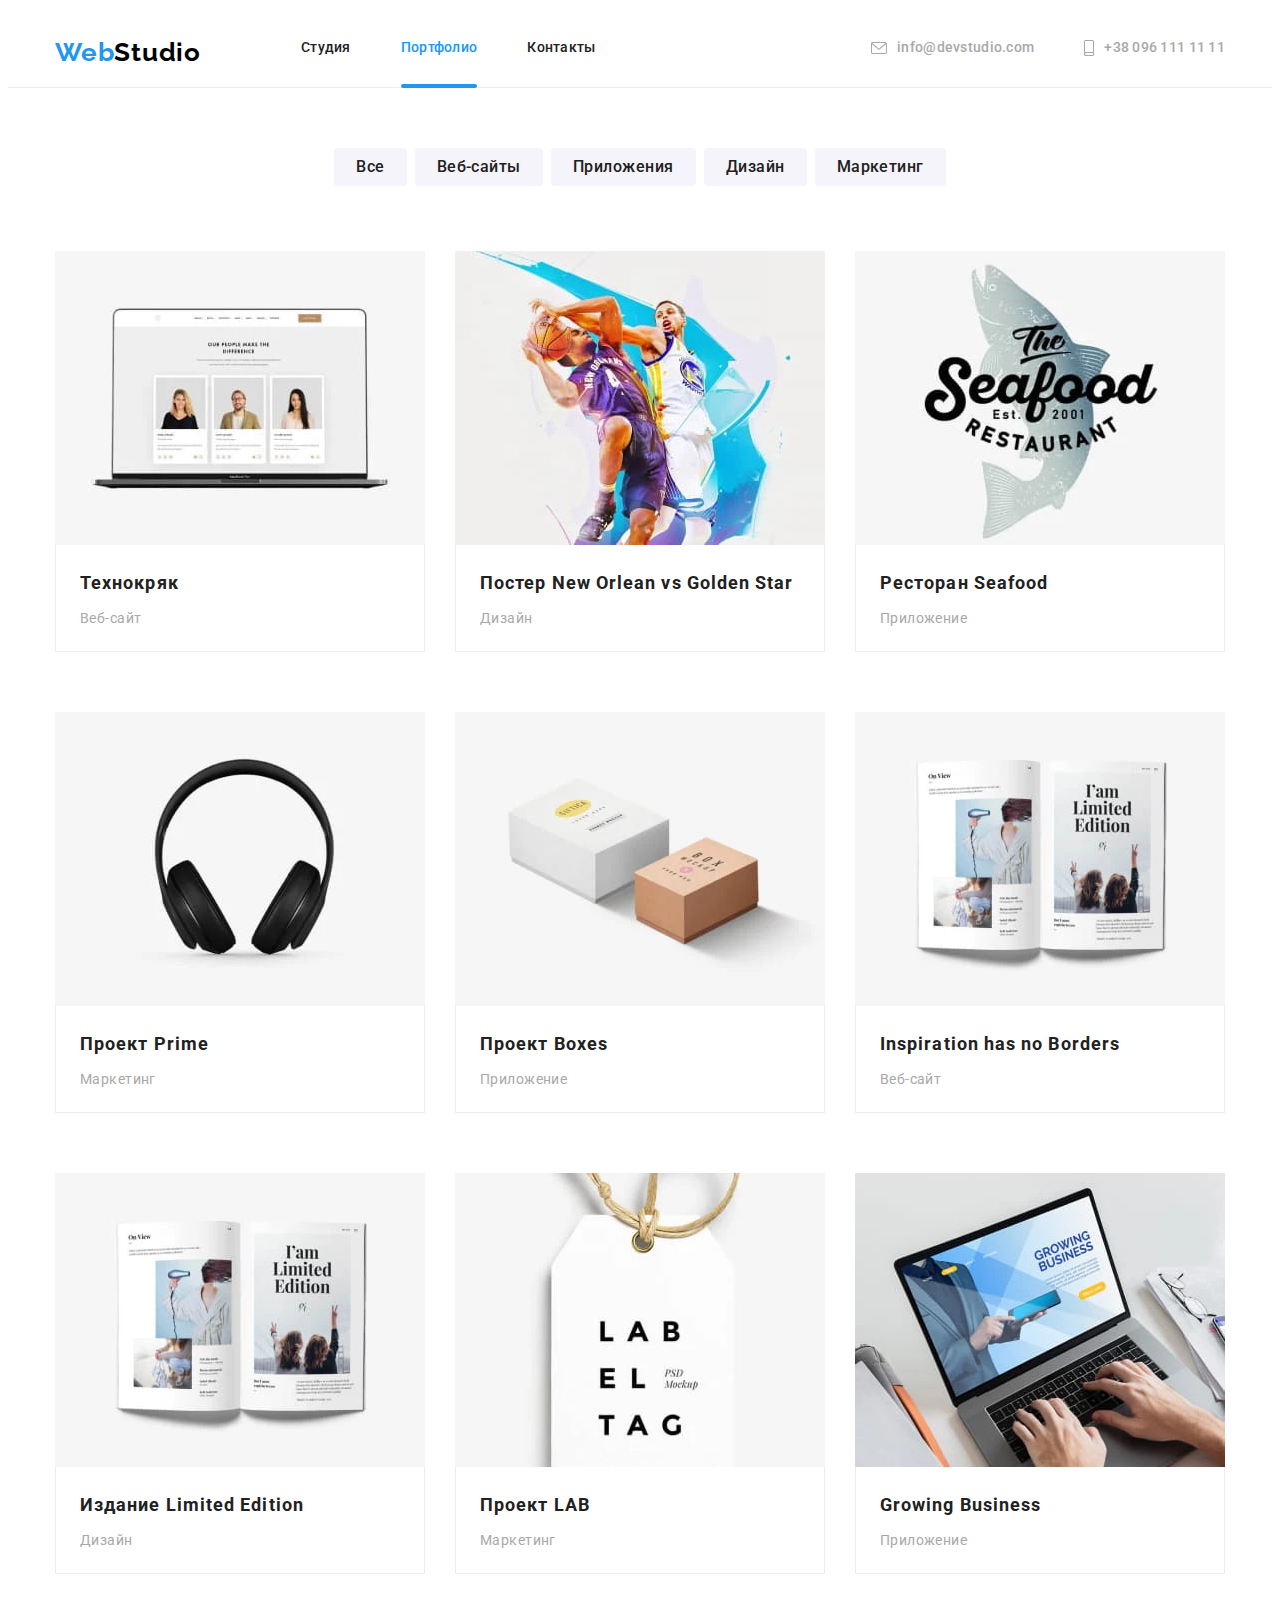
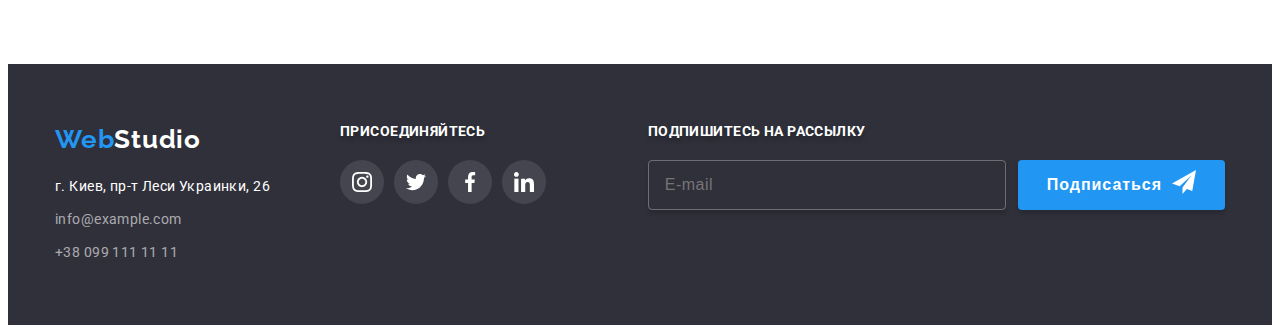
==== commit 8cb5ac7b: "ДЗ 8 v.2.1" ====
--- a/portfolio.html
+++ b/portfolio.html
@@ -15,45 +15,87 @@
 </head>
 <body>
     <!-- header -->
-    <header class="header">
-        <div class="container header-container">
-            <nav class="nav">
-                <a class="link logo logo-header" href="./"><span class="logo-blue">Web</span>Studio</a>
-                <ul class="list nav-list">
-                    <li class="nav-list__nav-item">
-                        <a class="link nav-list__nav-link" href="./index.html">Студия</a>
-                    </li>
-                    <li class="nav-list__nav-item">
-                        <a class="link nav-list__nav-link current" href="#">Портфолио</a>
-                    </li>
-                    <li class="nav-list__nav-item">
-                        <a class="link nav-list__nav-link" href="">Контакты</a>
-                    </li>
-                </ul>
-            </nav>
+        <header class="header">
+            <div class="container header-container">
+                <nav class="nav">
+                    <a class="link logo logo-header" href="./"><span class="logo-blue">Web</span>Studio</a>
+                    <ul class="list nav-list">
+                        <li class="nav-list__nav-item">
+                            <a class="link nav-list__nav-link" href="./index.html">Студия</a>
+                        </li>
+                        <li class="nav-list__nav-item">
+                            <a class="link nav-list__nav-link current" href="#">Портфолио</a>
+                        </li>
+                        <li class="nav-list__nav-item">
+                            <a class="link nav-list__nav-link" href="">Контакты</a>
+                        </li>
+                    </ul>
+                </nav>
                 <button class="burger-btn" data-menu-open>
                     <svg class="burger-btn-icon">
                         <use href="./images/sprite.svg#icon-burger"></use>
+                    </svg>
+                </button>
+                <ul class="list nav-contacts">
+                    <li class="nav-list__nav-item">
+                        <a class="link nav-contacts__header-contacts" href="mailto:info@devstudio.com">
+                            <svg class="icon-contacts" width="16" height="12">
+                                <use href="./images/sprite.svg#icon-envelope"></use>
+                            </svg>
+                            info@devstudio.com</a>
+                    </li>
+                    <li class="nav-list__nav-item">
+                        <a class="link nav-contacts__header-contacts" href="tel:+380961111111">
+                            <svg class="icon-contacts" width="10" height="16">
+                                <use href="./images/sprite.svg#icon-smartphone"></use>
+                            </svg>
+                            +38 096 111 11 11</a>
+                    </li>
+                </ul>
+            </div>
+            <div class="mobile-menu" data-menu>
+                <div class="container mobile-menu-container">
+                    <button class="mobile-menu-close-btn" data-menu-close>
+                        <svg class="mobile-menu-close-icon">
+                            <use href="./images/sprite.svg#icon-close-black"></use>
                         </svg>
-                </button>
-            <ul class="list nav-contacts">
-                <li class="nav-list__nav-item">
-                    <a class="link nav-contacts__header-contacts" href="mailto:info@devstudio.com">
-                        <svg class="icon-contacts" width="16" height="12">
-                            <use href="./images/sprite.svg#icon-envelope"></use>
-                        </svg>
-                        info@devstudio.com</a>
-                </li>
-                <li class="nav-list__nav-item">
-                    <a class="link nav-contacts__header-contacts" href="tel:+380961111111">
-                        <svg class="icon-contacts" width="10" height="16">
-                            <use href="./images/sprite.svg#icon-smartphone"></use>
-                        </svg>
-                        +38 096 111 11 11</a>
-                </li>
-            </ul>
-        </div>
-    </header>
+                    </button>
+                    <ul class="list nav-list-mobile">
+                        <li class="nav-item-mobile">
+                            <a class="link nav-link-mobile" href="./index.html">Студия</a>
+                        </li>
+                        <li class="nav-item-mobile">
+                            <a class="link nav-link-mobile current" href="#">Портфолио</a>
+                        </li>
+                        <li class="nav-item-mobile">
+                            <a class="link nav-link-mobile" href="#">Контакты</a>
+                        </li>
+                    </ul>
+                    <ul class="list nav-contacts-mobile">
+                        <li class="nav-list-contacts-mobile">
+                            <a class="link nav-contacts-mobile-phone" href="tel:+380961111111">+38 096 111 11 11</a>
+                        </li>
+                        <li class="nav-list-contacts-mobile">
+                            <a class="link nav-contacts-mobile-mail" href="mailto:info@devstudio.com">info@devstudio.com</a>
+                        </li>
+                    </ul>
+                    <ul class="list social-list-mobile">
+                        <li class="social-list-item-mobile">
+                            <a href="" class="link social-list-link-mobile">Instagram</a>
+                        </li>
+                        <li class="social-list-item-mobile">
+                            <a href="" class="link social-list-link-mobile">Twitter</a>
+                        </li>
+                        <li class="social-list-item-mobile">
+                            <a href="" class="link social-list-link-mobile">Facebook</a>
+                        </li>
+                        <li class="social-list-item-mobile">
+                            <a href="" class="link social-list-link-mobile">LinkedIn</a>
+                        </li>
+                    </ul>
+                </div>
+            </div>
+        </header>
         <!-- main -->
         <main>
             <section class="section portfolio-section"> 
@@ -82,18 +124,18 @@
                         <a class="link portfolio-list-link" href="#">
                             <div class="portfolio-wrapper">
                                 <picture>
-                                    <source media="(min-width=1200px)" 
-                                        srcset="./images/portfolio/desktop/img-1.webp 1x, ./images/portfolio/desktop/img-1@2x.webp 2x">
-                                    <source media="(min-width=1200px)" 
-                                        srcset="./images/portfolio/desktop/img-1.jpg 1x, ./images/portfolio/desktop/img-1@2x.jpg 2x">
-                                    <source media="(min-width=768px)" 
-                                        srcset="./images/portfolio/tablet/img-1.webp 1x, ./images/portfolio/tablet/img-1@2x.webp 2x">
-                                    <source media="(min-width=768px)" 
-                                        srcset="./images/portfolio/tablet/img-1.jpg 1x, ./images/portfolio/tablet/img-1@2x.jpg 2x">
-                                    <source media="(min-width=480px)" 
-                                        srcset="./images/portfolio/phone/img-1.webp 1x, ./images/portfolio/phone/img-1@2x.webp 2x">
-                                    <source media="(min-width=480px)" 
-                                        srcset="./images/portfolio/phone/img-1.jpg 1x, ./images/portfolio/phone/img-1@2x.jpg 2x">
+                                    <source media="(min-width: 1200px)" 
+                                        srcset="./images/portfolio/desktop/img.webp 1x, ./images/portfolio/desktop/img@2x.webp 2x">
+                                    <source media="(min-width: 1200px)" 
+                                        srcset="./images/portfolio/desktop/img.jpg 1x, ./images/portfolio/desktop/img@2x.jpg 2x">
+                                    <source media="(min-width: 768px)" 
+                                        srcset="./images/portfolio/tablet/img.webp 1x, ./images/portfolio/tablet/img@2x.webp 2x">
+                                    <source media="(min-width: 768px)" 
+                                        srcset="./images/portfolio/tablet/img.jpg 1x, ./images/portfolio/tablet/img@2x.jpg 2x">
+                                    <source media="(min-width: 480px)" 
+                                        srcset="./images/portfolio/phone/img.webp 1x, ./images/portfolio/phone/img@2x.webp 2x">
+                                    <source media="(min-width: 480px)" 
+                                        srcset="./images/portfolio/phone/img.jpg 1x, ./images/portfolio/phone/img@2x.jpg 2x">
                                     <img src="./images/img_1.jpg" alt="Комп">
                                     </picture>
                                 
@@ -111,18 +153,18 @@
                         <a class="link portfolio-list-link" href="#">
                             <div class="portfolio-wrapper">
                                 <picture>
-                                    <source media="(min-width=1200px)"
-                                        srcset="./images/portfolio/desktop/img-2.webp 1x, ./images/portfolio/desktop/img-2@2x.webp 2x">
-                                    <source media="(min-width=1200px)"
-                                        srcset="./images/portfolio/desktop/img-2.jpg 1x, ./images/portfolio/desktop/img-2@2x.jpg 2x">
-                                    <source media="(min-width=768px)"
-                                        srcset="./images/portfolio/tablet/img-2.webp 1x, ./images/portfolio/tablet/img-2@2x.webp 2x">
-                                    <source media="(min-width=768px)"
-                                        srcset="./images/portfolio/tablet/img-2.jpg 1x, ./images/portfolio/tablet/img-2@2x.jpg 2x">
-                                    <source media="(min-width=480px)"
-                                        srcset="./images/portfolio/phone/img-2.webp 1x, ./images/portfolio/phone/img-2@2x.webp 2x">
-                                    <source media="(min-width=480px)"
-                                        srcset="./images/portfolio/phone/img-2.jpg 1x, ./images/portfolio/phone/img-2@2x.jpg 2x">
+                                    <source media="(min-width: 1200px)"
+                                        srcset="./images/portfolio/desktop/img-1.webp 1x, ./images/portfolio/desktop/img-1@2x.webp 2x">
+                                    <source media="(min-width: 1200px)"
+                                        srcset="./images/portfolio/desktop/img-1.jpg 1x, ./images/portfolio/desktop/img-1@2x.jpg 2x">
+                                    <source media="(min-width: 768px)"
+                                        srcset="./images/portfolio/tablet/img-1.webp 1x, ./images/portfolio/tablet/img-1@2x.webp 2x">
+                                    <source media="(min-width: 768px)"
+                                        srcset="./images/portfolio/tablet/img-1.jpg 1x, ./images/portfolio/tablet/img-1@2x.jpg 2x">
+                                    <source media="(min-width: 480px)"
+                                        srcset="./images/portfolio/phone/img-1.webp 1x, ./images/portfolio/phone/img-1@2x.webp 2x">
+                                    <source media="(min-width: 480px)"
+                                        srcset="./images/portfolio/phone/img-1.jpg 1x, ./images/portfolio/phone/img-1@2x.jpg 2x">
                                     <img src="./images/img_2.jpg" alt="">
                                 </picture>
 
@@ -139,18 +181,18 @@
                         <a class="link portfolio-list-link" href="#">
                             <div class="portfolio-wrapper">
                                 <picture>
-                                    <source media="(min-width=1200px)" 
-                                        srcset="./images/portfolio/desktop/img-3.webp 1x, ./images/portfolio/desktop/img-3@2x.webp 2x">
-                                    <source media="(min-width=1200px)" 
-                                        srcset="./images/portfolio/desktop/img-3.jpg 1x, ./images/portfolio/desktop/img-3@2x.jpg 2x">
-                                    <source media="(min-width=768px)" 
-                                        srcset="./images/portfolio/tablet/img-3.webp 1x, ./images/portfolio/tablet/img-3@2x.webp 2x">
-                                    <source media="(min-width=768px)" 
-                                        srcset="./images/portfolio/tablet/img-3.jpg 1x, ./images/portfolio/tablet/img-3@2x.jpg 2x">
-                                    <source media="(min-width=480px)" 
-                                        srcset="./images/portfolio/phone/img-3.webp 1x, ./images/portfolio/phone/img-3@2x.webp 2x">
-                                    <source media="(min-width=480px)" 
-                                        srcset="./images/portfolio/phone/img-3.jpg 1x, ./images/portfolio/phone/img-3@2x.jpg 2x">
+                                    <source media="(min-width: 1200px)" 
+                                        srcset="./images/portfolio/desktop/img-2.webp 1x, ./images/portfolio/desktop/img-2@2x.webp 2x">
+                                    <source media="(min-width: 1200px)" 
+                                        srcset="./images/portfolio/desktop/img-2.jpg 1x, ./images/portfolio/desktop/img-2@2x.jpg 2x">
+                                    <source media="(min-width: 768px)" 
+                                        srcset="./images/portfolio/tablet/img-2.webp 1x, ./images/portfolio/tablet/img-2@2x.webp 2x">
+                                    <source media="(min-width: 768px)" 
+                                        srcset="./images/portfolio/tablet/img-2.jpg 1x, ./images/portfolio/tablet/img-2@2x.jpg 2x">
+                                    <source media="(min-width: 480px)" 
+                                        srcset="./images/portfolio/phone/img-2.webp 1x, ./images/portfolio/phone/img-2@2x.webp 2x">
+                                    <source media="(min-width: 480px)" 
+                                        srcset="./images/portfolio/phone/img-2.jpg 1x, ./images/portfolio/phone/img-2@2x.jpg 2x">
                                     <img src="./images/img_3.jpg" alt="">
                                 </picture>
                                 
@@ -167,18 +209,18 @@
                         <a class="link portfolio-list-link" href="#">
                             <div class="portfolio-wrapper">
                                 <picture>
-                                    <source media="(min-width=1200px)"
-                                        srcset="./images/portfolio/desktop/img-4.webp 1x, ./images/portfolio/desktop/img-4@2x.webp 2x">
-                                    <source media="(min-width=1200px)"
-                                        srcset="./images/portfolio/desktop/img-4.jpg 1x, ./images/portfolio/desktop/img-4@2x.jpg 2x">
-                                    <source media="(min-width=768px)"
-                                        srcset="./images/portfolio/tablet/img-4.webp 1x, ./images/portfolio/tablet/img-4@2x.webp 2x">
-                                    <source media="(min-width=768px)"
-                                        srcset="./images/portfolio/tablet/img-4.jpg 1x, ./images/portfolio/tablet/img-4@2x.jpg 2x">
-                                    <source media="(min-width=480px)"
-                                        srcset="./images/portfolio/phone/img-4.webp 1x, ./images/portfolio/phone/img-4@2x.webp 2x">
-                                    <source media="(min-width=480px)"
-                                        srcset="./images/portfolio/phone/img-4.jpg 1x, ./images/portfolio/phone/img-4@2x.jpg 2x">
+                                    <source media="(min-width: 1200px)"
+                                        srcset="./images/portfolio/desktop/img-3.webp 1x, ./images/portfolio/desktop/img-3@2x.webp 2x">
+                                    <source media="(min-width: 1200px)"
+                                        srcset="./images/portfolio/desktop/img-3.jpg 1x, ./images/portfolio/desktop/img-3@2x.jpg 2x">
+                                    <source media="(min-width: 768px)"
+                                        srcset="./images/portfolio/tablet/img-3.webp 1x, ./images/portfolio/tablet/img-3@2x.webp 2x">
+                                    <source media="(min-width: 768px)"
+                                        srcset="./images/portfolio/tablet/img-3.jpg 1x, ./images/portfolio/tablet/img-3@2x.jpg 2x">
+                                    <source media="(min-width: 480px)"
+                                        srcset="./images/portfolio/phone/img-3.webp 1x, ./images/portfolio/phone/img-3@2x.webp 2x">
+                                    <source media="(min-width: 480px)"
+                                        srcset="./images/portfolio/phone/img-3.jpg 1x, ./images/portfolio/phone/img-3@2x.jpg 2x">
                                     <img src="./images/img_4.jpg" alt="">
                                 </picture>
                                 
@@ -195,18 +237,18 @@
                         <a class="link portfolio-list-link" href="#">
                             <div class="portfolio-wrapper">
                                 <picture>
-                                    <source media="(min-width=1200px)"
-                                        srcset="./images/portfolio/desktop/img-5.webp 1x, ./images/portfolio/desktop/img-5@2x.webp 2x">
-                                    <source media="(min-width=1200px)"
-                                        srcset="./images/portfolio/desktop/img51.jpg 1x, ./images/portfolio/desktop/img-5@2x.jpg 2x">
-                                    <source media="(min-width=768px)"
-                                        srcset="./images/portfolio/tablet/img-5.webp 1x, ./images/portfolio/tablet/img-5@2x.webp 2x">
-                                    <source media="(min-width=768px)"
-                                        srcset="./images/portfolio/tablet/img51.jpg 1x, ./images/portfolio/tablet/img-5@2x.jpg 2x">
-                                    <source media="(min-width=480px)"
-                                        srcset="./images/portfolio/phone/img-5.webp 1x, ./images/portfolio/phone/img-5@2x.webp 2x">
-                                    <source media="(min-width=480px)"
-                                        srcset="./images/portfolio/phone/img51.jpg 1x, ./images/portfolio/phone/img-5@2x.jpg 2x">
+                                    <source media="(min-width: 1200px)"
+                                        srcset="./images/portfolio/desktop/img-4.webp 1x, ./images/portfolio/desktop/img-4@2x.webp 2x">
+                                    <source media="(min-width: 1200px)"
+                                        srcset="./images/portfolio/desktop/img-4.jpg 1x, ./images/portfolio/desktop/img-4@2x.jpg 2x">
+                                    <source media="(min-width: 768px)"
+                                        srcset="./images/portfolio/tablet/img-4.webp 1x, ./images/portfolio/tablet/img-4@2x.webp 2x">
+                                    <source media="(min-width: 768px)"
+                                        srcset="./images/portfolio/tablet/img-4.jpg 1x, ./images/portfolio/tablet/img-4@2x.jpg 2x">
+                                    <source media="(min-width: 480px)"
+                                        srcset="./images/portfolio/phone/img-4.webp 1x, ./images/portfolio/phone/img-4@2x.webp 2x">
+                                    <source media="(min-width: 480px)"
+                                        srcset="./images/portfolio/phone/img-4.jpg 1x, ./images/portfolio/phone/img-4@2x.jpg 2x">
                                     <img src="./images/img_5.jpg" alt=""">
                                 </picture>
                                 
@@ -223,18 +265,18 @@
                         <a class="link portfolio-list-link" href="#">
                             <div class="portfolio-wrapper">
                                 <picture>
-                                    <source media="(min-width=1200px)"
-                                        srcset="./images/portfolio/desktop/img-1.webp 6x, ./images/portfolio/desktop/img-6@2x.webp 2x">
-                                    <source media="(min-width=1200px)"
-                                        srcset="./images/portfolio/desktop/img-1.jpg 6x, ./images/portfolio/desktop/img-6@2x.jpg 2x">
-                                    <source media="(min-width=768px)"
-                                        srcset="./images/portfolio/tablet/img-1.webp 6x, ./images/portfolio/tablet/img-6@2x.webp 2x">
-                                    <source media="(min-width=768px)"
-                                        srcset="./images/portfolio/tablet/img-1.jpg 6x, ./images/portfolio/tablet/img-6@2x.jpg 2x">
-                                    <source media="(min-width=480px)"
-                                        srcset="./images/portfolio/phone/img-1.webp 6x, ./images/portfolio/phone/img-6@2x.webp 2x">
-                                    <source media="(min-width=480px)"
-                                        srcset="./images/portfolio/phone/img-1.jpg 6x, ./images/portfolio/phone/img-6@2x.jpg 2x">
+                                    <source media="(min-width: 1200px)"
+                                        srcset="./images/portfolio/desktop/img-6.webp 1x, ./images/portfolio/desktop/img-6@2x.webp 2x">
+                                    <source media="(min-width: 1200px)"
+                                        srcset="./images/portfolio/desktop/img-6.jpg 1x, ./images/portfolio/desktop/img-6@2x.jpg 2x">
+                                    <source media="(min-width: 768px)"
+                                        srcset="./images/portfolio/tablet/img-6.webp 1x, ./images/portfolio/tablet/img-6@2x.webp 2x">
+                                    <source media="(min-width: 768px)"
+                                        srcset="./images/portfolio/tablet/img-6.jpg 1x, ./images/portfolio/tablet/img-6@2x.jpg 2x">
+                                    <source media="(min-width: 480px)"
+                                        srcset="./images/portfolio/phone/img-6.webp 1x, ./images/portfolio/phone/img-6@2x.webp 2x">
+                                    <source media="(min-width: 480px)"
+                                        srcset="./images/portfolio/phone/img-6.jpg 1x, ./images/portfolio/phone/img-6@2x.jpg 2x">
                                     <img src="images/img_6.jpg" alt="">
                                 </picture>
                                 
@@ -251,18 +293,18 @@
                         <a class="link portfolio-list-link" href="#">
                             <div class="portfolio-wrapper">
                                 <picture>
-                                    <source media="(min-width=1200px)"
-                                        srcset="./images/portfolio/desktop/img-1.webp 7x, ./images/portfolio/desktop/img-7@2x.webp 2x">
-                                    <source media="(min-width=1200px)"
-                                        srcset="./images/portfolio/desktop/img-1.jpg 7x, ./images/portfolio/desktop/img-7@2x.jpg 2x">
-                                    <source media="(min-width=768px)"
-                                        srcset="./images/portfolio/tablet/img-1.webp 7x, ./images/portfolio/tablet/img-7@2x.webp 2x">
-                                    <source media="(min-width=768px)"
-                                        srcset="./images/portfolio/tablet/img-1.jpg 7x, ./images/portfolio/tablet/img-7@2x.jpg 2x">
-                                    <source media="(min-width=480px)"
-                                        srcset="./images/portfolio/phone/img-1.webp 7x, ./images/portfolio/phone/img-7@2x.webp 2x">
-                                    <source media="(min-width=480px)"
-                                        srcset="./images/portfolio/phone/img-1.jpg 7x, ./images/portfolio/phone/img-7@2x.jpg 2x">
+                                    <source media="(min-width: 1200px)"
+                                        srcset="./images/portfolio/desktop/img-6.webp 1x, ./images/portfolio/desktop/img-6@2x.webp 2x">
+                                    <source media="(min-width: 1200px)"
+                                        srcset="./images/portfolio/desktop/img-6.jpg 1x, ./images/portfolio/desktop/img-6@2x.jpg 2x">
+                                    <source media="(min-width: 768px)"
+                                        srcset="./images/portfolio/tablet/img-6.webp 1x, ./images/portfolio/tablet/img-6@2x.webp 2x">
+                                    <source media="(min-width: 768px)"
+                                        srcset="./images/portfolio/tablet/img-6.jpg 1x, ./images/portfolio/tablet/img-6@2x.jpg 2x">
+                                    <source media="(min-width: 480px)"
+                                        srcset="./images/portfolio/phone/img-6.webp 1x, ./images/portfolio/phone/img-6@2x.webp 2x">
+                                    <source media="(min-width: 480px)"
+                                        srcset="./images/portfolio/phone/img-6.jpg 1x, ./images/portfolio/phone/img-6@2x.jpg 2x">
                                     <img src="./images/img_7.jpg" alt="">   
                                 </picture>
                                 
@@ -279,18 +321,18 @@
                         <a class="link portfolio-list-link" href="#">
                             <div class="portfolio-wrapper">
                                 <picture>
-                                    <source media="(min-width=1200px)"
-                                        srcset="./images/portfolio/desktop/img-8.webp 1x, ./images/portfolio/desktop/img-8@2x.webp 2x">
-                                    <source media="(min-width=1200px)"
-                                        srcset="./images/portfolio/desktop/img-8.jpg 1x, ./images/portfolio/desktop/img-8@2x.jpg 2x">
-                                    <source media="(min-width=768px)"
-                                        srcset="./images/portfolio/tablet/img-8.webp 1x, ./images/portfolio/tablet/img-8@2x.webp 2x">
-                                    <source media="(min-width=768px)"
-                                        srcset="./images/portfolio/tablet/img-8.jpg 1x, ./images/portfolio/tablet/img-8@2x.jpg 2x">
-                                    <source media="(min-width=480px)"
-                                        srcset="./images/portfolio/phone/img-8.webp 1x, ./images/portfolio/phone/img-8@2x.webp 2x">
-                                    <source media="(min-width=480px)"
-                                        srcset="./images/portfolio/phone/img-8.jpg 1x, ./images/portfolio/phone/img-8@2x.jpg 2x">
+                                    <source media="(min-width: 1200px)"
+                                        srcset="./images/portfolio/desktop/img-7.webp 1x, ./images/portfolio/desktop/img-7@2x.webp 2x">
+                                    <source media="(min-width: 1200px)"
+                                        srcset="./images/portfolio/desktop/img-7.jpg 1x, ./images/portfolio/desktop/img-7@2x.jpg 2x">
+                                    <source media="(min-width: 768px)"
+                                        srcset="./images/portfolio/tablet/img-7.webp 1x, ./images/portfolio/tablet/img-7@2x.webp 2x">
+                                    <source media="(min-width: 768px)"
+                                        srcset="./images/portfolio/tablet/img-7.jpg 1x, ./images/portfolio/tablet/img-7@2x.jpg 2x">
+                                    <source media="(min-width: 480px)"
+                                        srcset="./images/portfolio/phone/img-7.webp 1x, ./images/portfolio/phone/img-7@2x.webp 2x">
+                                    <source media="(min-width: 480px)"
+                                        srcset="./images/portfolio/phone/img-7.jpg 1x, ./images/portfolio/phone/img-7@2x.jpg 2x">
                                     <img src="./images/img_8.jpg" alt="">
                                 </picture>
                             
@@ -307,18 +349,18 @@
                         <a class="link portfolio-list-link" href="#">
                             <div class="portfolio-wrapper">
                                 <picture>
-                                    <source media="(min-width=1200px)"
-                                        srcset="./images/portfolio/desktop/img-9.webp 1x, ./images/portfolio/desktop/img-9@2x.webp 2x">
-                                    <source media="(min-width=1200px)"
-                                        srcset="./images/portfolio/desktop/img-9.jpg 1x, ./images/portfolio/desktop/img-9@2x.jpg 2x">
-                                    <source media="(min-width=768px)"
-                                        srcset="./images/portfolio/tablet/img-9.webp 1x, ./images/portfolio/tablet/img-9@2x.webp 2x">
-                                    <source media="(min-width=768px)"
-                                        srcset="./images/portfolio/tablet/img-9.jpg 1x, ./images/portfolio/tablet/img-9@2x.jpg 2x">
-                                    <source media="(min-width=480px)"
-                                        srcset="./images/portfolio/phone/img-9.webp 1x, ./images/portfolio/phone/img-9@2x.webp 2x">
-                                    <source media="(min-width=480px)"
-                                        srcset="./images/portfolio/phone/img-9.jpg 1x, ./images/portfolio/phone/img-9@2x.jpg 2x">
+                                    <source media="(min-width: 1200px)"
+                                        srcset="./images/portfolio/desktop/img-8.webp 1x, ./images/portfolio/desktop/img-8@2x.webp 2x">
+                                    <source media="(min-width: 1200px)"
+                                        srcset="./images/portfolio/desktop/img-8.jpg 1x, ./images/portfolio/desktop/img-8@2x.jpg 2x">
+                                    <source media="(min-width: 768px)"
+                                        srcset="./images/portfolio/tablet/img-8.webp 1x, ./images/portfolio/tablet/img-8@2x.webp 2x">
+                                    <source media="(min-width: 768px)"
+                                        srcset="./images/portfolio/tablet/img-8.jpg 1x, ./images/portfolio/tablet/img-8@2x.jpg 2x">
+                                    <source media="(min-width: 480px)"
+                                        srcset="./images/portfolio/phone/img-8.webp 1x, ./images/portfolio/phone/img-8@2x.webp 2x">
+                                    <source media="(min-width: 480px)"
+                                        srcset="./images/portfolio/phone/img-8.jpg 1x, ./images/portfolio/phone/img-8@2x.jpg 2x">
                                     <img src="./images/img_9.jpg" alt="">
                                 </picture>
                             
@@ -337,52 +379,55 @@
     <!-- footer -->
     <footer class="footer">
         <div class="container footer-section">
-            <div class=footer-section-nav>
-                <address class="footer-nav">
-                    <a class="link logo logo-footer" href="#"><span class="logo-blue">Web</span>Studio</a>
-                    <ul class="list footer-list">
-                        <li class="footer-item"><a class="footer-address link" href="https://goo.gl/maps/kJepah17gNQW5WTg7"
-                                target="_blank" rel="noopener noreferrer">г. Киев,
-                                пр-т Леси Украинки, 26</a></li>
-                        <li class="footer-item"><a class="footer-contacts link"
-                                href="mailto:info@example.com">info@example.com</a></li>
-                        <li class="footer-item"><a class="footer-contacts link" href="tel:+380991111111">+38 099 111 11
-                                11</a></li>
+            <div class="footer-tablet-section">
+                <div class=footer-section-nav>
+                    <address class="footer-nav">
+                        <a class="link logo logo-footer" href="#"><span class="logo-blue">Web</span>Studio</a>
+                        <ul class="list footer-list">
+                            <li class="footer-item"><a class="footer-address link"
+                                    href="https://goo.gl/maps/kJepah17gNQW5WTg7" target="_blank"
+                                    rel="noopener noreferrer">г. Киев,
+                                    пр-т Леси Украинки, 26</a></li>
+                            <li class="footer-item"><a class="footer-contacts link"
+                                    href="mailto:info@example.com">info@example.com</a></li>
+                            <li class="footer-item"><a class="footer-contacts link" href="tel:+380991111111">+38 099 111 11
+                                    11</a></li>
+                        </ul>
+                    </address>
+                </div>
+                <div class="footer-content">
+                    <p class="footer-text">присоединяйтесь</p>
+                    <ul class="social-list-footer">
+                        <li class="list social-list-item">
+                            <a href="" class="social-list-link-footer">
+                                <svg class="social-list-icon">
+                                    <use href="./images/sprite.svg#icon-instagram"></use>
+                                </svg>
+                            </a>
+                        </li>
+                        <li class="list social-list-item">
+                            <a href="" class="social-list-link-footer">
+                                <svg class="social-list-icon">
+                                    <use href="./images/sprite.svg#icon-twitter"></use>
+                                </svg>
+                            </a>
+                        </li>
+                        <li class="list social-list-item">
+                            <a href="" class="social-list-link-footer">
+                                <svg class="social-list-icon">
+                                    <use href="./images/sprite.svg#icon-facebook"></use>
+                                </svg>
+                            </a>
+                        </li>
+                        <li class="list social-list-item">
+                            <a href="" class="social-list-link-footer">
+                                <svg class="social-list-icon">
+                                    <use href="./images/sprite.svg#icon-linkedin"></use>
+                                </svg>
+                            </a>
+                        </li>
                     </ul>
-                </address>
-            </div>
-            <div class="footer-content">
-                <p class="footer-text">присоединяйтесь</p>
-                <ul class="social-list-footer">
-                    <li class="list social-list-item">
-                        <a href="" class="social-list-link-footer">
-                            <svg class="social-list-icon">
-                                <use href="./images/sprite.svg#icon-instagram"></use>
-                            </svg>
-                        </a>
-                    </li>
-                    <li class="list social-list-item">
-                        <a href="" class="social-list-link-footer">
-                            <svg class="social-list-icon">
-                                <use href="./images/sprite.svg#icon-twitter"></use>
-                            </svg>
-                        </a>
-                    </li>
-                    <li class="list social-list-item">
-                        <a href="" class="social-list-link-footer">
-                            <svg class="social-list-icon">
-                                <use href="./images/sprite.svg#icon-facebook"></use>
-                            </svg>
-                        </a>
-                    </li>
-                    <li class="list social-list-item">
-                        <a href="" class="social-list-link-footer">
-                            <svg class="social-list-icon">
-                                <use href="./images/sprite.svg#icon-linkedin"></use>
-                            </svg>
-                        </a>
-                    </li>
-                </ul>
+                </div>
             </div>
             <div class="footer-form">
                 <p class="footer-text">Подпишитесь на рассылку</p>
@@ -399,5 +444,6 @@
             </div>
         </div>
     </footer>
+        <script src="./js/menu.js"></script>
 </body>
 </html>--- a/css/main.min.css
+++ b/css/main.min.css
@@ -1,2 +1,2 @@
-:root{--main-font: 'Roboto', sans-serif;--accent-color: #2196f3;--main-color: #212121;--description-color: #a8a8a8;--contrast-color: #ffffff;--border-color: #ececec;--background-contrast-color: #2f303a;--background-color: #f5f4fa;--label-background-color: rgba(33, 150, 243, 0.9);--animation: 250ms cubic-bezier(0.4, 0, 0.2, 1);--main-modal-color: #757575;--button-focus-color: #188ce8}.visually-hidden{position:absolute;clip:rect(0 0 0 0);width:1px;height:1px;margin:-1px}html{box-sizing:border-box}*,*::after,*::before{box-sizing:inherit}h1,h2,h3,h4,h5,h6,p{margin-top:0;margin-bottom:0}ul,ol{margin-top:0;margin-bottom:0;padding-left:0}img{display:block;max-width:100%;height:auto}.list{list-style:none}.link{text-decoration:none;color:inherit}address{font-style:normal}body{background-color:var(--contrast-color);color:var(--main-color);font-size:14px;font-weight:normal;font-style:normal;font-family:var(--main-font)}.section{padding-top:94px;padding-bottom:94px}.container{padding-left:15px;padding-right:15px;padding-bottom:60px}@media screen and (min-width: 480px){.container{width:448px;margin:0 auto}}@media screen and (min-width: 768px){.container{width:768px}}@media screen and (min-width: 1200px){.container{width:1200px}}.section-title{margin-bottom:30px;font-weight:700;font-size:36px;line-height:1.16;text-align:center;letter-spacing:0.03em}.btn{display:block;font-family:inherit;border:none;background-color:transparent;cursor:pointer;color:inherit}.logo{font-family:Raleway;font-weight:700;font-size:26px;line-height:1.19;letter-spacing:0.03em;transition:color var(--animation)}.backdrop{position:fixed;top:0;left:0;width:100vw;height:100vh;background-color:rgba(0,0,0,0.2);transition:opacity var(--animation),visibility var(--animation)}.is-hidden{opacity:0;visibility:hidden;pointer-events:none}.modal{position:absolute;top:50%;left:50%;transform:translate(-50%, -50%);background:var(--contrast-color);box-shadow:0px 1px 3px rgba(0,0,0,0.12),0px 1px 1px rgba(0,0,0,0.14),0px 2px 1px rgba(0,0,0,0.2);border-radius:4px;padding:40px;width:90%;max-height:100%;margin:auto;overflow:auto}.close-btn{position:absolute;top:8px;right:8px;width:30px;height:30px;border-radius:50%;padding:0;background-color:transparent;border:1px solid rgba(0,0,0,0.1);cursor:pointer}.close-btn:hover,.close-btn:focus{fill:var(--accent-color)}.icon-close{display:block;margin:0 auto}@media screen and (min-width: 768px){.modal{width:450px;height:609px}}@media screen and (min-width: 1200px){.modal{width:528px;height:581px}}.modal-form{display:flex;flex-direction:column}.modal-head{font-weight:700;font-size:20px;line-height:1.15;text-align:center;letter-spacing:0.03em;margin-bottom:16px;color:var(--main-color)}.modal-field{font-size:12px;line-height:1.16;letter-spacing:0.01em;color:var(--main-modal-color);margin-bottom:12px}.modal-form-input-wrapper{position:relative;display:block;margin-top:4px}.modal-input{width:100%;height:40px;border:1px solid rgba(33,33,33,0.2);border-radius:4px;padding-left:42px;transition:border-color var(--animation)}.modal-input:focus{outline:none;border-color:var(--accent-color);transition:border-color var(--animation)}.modal-form-icon{position:absolute;top:50%;left:15px;transform:translateY(-50%);transition:var(--animation)}.modal-input:focus+.modal-form-icon{fill:var(--accent-color)}.modal-message{width:100%;height:120px;margin-top:10px;border:1px solid rgba(33,33,33,0.2);border-radius:4px;padding:12px 16px;resize:none}.modal-message:focus{outline:none;border-color:var(--accent-color);transition:border-color var(--animation)}.modal-message::placeholder{line-height:1.14;letter-spacing:0.01em;color:rgba(117,117,117,0.5)}.modal-checkbox:checked+.modal-checkbox-label::before{background-image:url(../images/icon-check.svg);border:none}.modal-checkbox:focus+.modal-checkbox-label::before{outline:1px solid var(--accent-color)}.modal-checkbox{border:2px solid var(--main-modal-color)}.modal-checkbox-label{font-size:12px;line-height:1.16;letter-spacing:0.03em;color:var(--main-modal-color);display:flex;align-items:center;margin-bottom:20px}.modal-checkbox-label::before{display:block;content:'';width:16px;height:15px;border:1px solid var(--main-modal-color);cursor:pointer;border-radius:2px;margin-right:7px}.modal-label-link{line-height:1.71;letter-spacing:0.03em;text-decoration-line:underline;color:var(--accent-color)}.modal-form-btn{background:var(--accent-color);box-shadow:0px 4px 4px rgba(0,0,0,0.15);border-radius:4px;font-family:Roboto;border:none;font-weight:700;font-size:16px;line-height:1.87;letter-spacing:0.06em;color:var(--contrast-color);margin:0 auto;padding:10px 55px;cursor:pointer;transition:box-shadow var(--animation),background var(--animation)}.modal-form-btn:hover,.modal-form-btn:focus{background:var(--button-focus-color)}@media screen and (min-width: 1200px){.modal-checkbox-label{font-size:14px;line-height:1.71}}.nav-list{display:none}.nav-contacts{display:none}.burger-btn{background-color:transparent;border:none;padding:0;line-height:0}.container{padding-bottom:0}.burger-btn-icon{width:40px;height:40px}.burger-btn-icon:hover,.burger-btn-icon:focus{fill:var(--accent-color);transition:color var(--animation)}.header-container{display:flex;align-items:center;justify-content:space-between}.header{padding-top:16px;padding-bottom:16px}.mobile-menu{position:fixed;z-index:100;left:0;top:0;display:flex;flex-direction:column;background-color:var(--contrast-color);opacity:0;visibility:hidden;pointer-events:none;top:50%;left:50%;transform:translate(-50%, -50%);width:100%;max-height:100%;margin:auto;overflow:auto}.mobile-menu.is-open{opacity:1;visibility:visible;pointer-events:auto}.mobile-menu-container{position:relative;padding-top:48px;padding-left:40px}.mobile-menu-close-btn{position:absolute;top:0;right:0;background-color:transparent;border:none;padding:0;line-height:0}.mobile-menu-close-icon{width:40px;height:40px;margin-right:15px;margin-top:10px}.mobile-menu-close-icon:hover,.mobile-menu-close-icon:focus{fill:var(--accent-color);transition:color var(--animation)}.nav-link-mobile{font-weight:500;font-size:40px;line-height:1.175;letter-spacing:0.02em;color:var(--main-color)}.nav-link-mobile:hover,.nav-link-mobile:focus{color:var(--accent-color);transition:color var(--animation)}.nav-contacts-mobile-phone{font-weight:500;font-size:34px;line-height:1.76;letter-spacing:0.02em;color:var(--accent-color);margin:0 auto}.nav-contacts-mobile-mail{font-weight:500;font-size:24px;line-height:1.166;letter-spacing:0.02em;color:var(--main-modal-color)}.nav-item-mobile:not(:last-child){margin-bottom:32px}.social-list-link-mobile{font-weight:500;font-size:18px;line-height:1.22;letter-spacing:0.02em;color:var(--accent-color);margin-left:20px}.social-list-mobile{display:flex;align-items:center;flex-wrap:wrap;font-size:18px;line-height:1.22}.nav-list-contacts-mobile{margin:0 auto}@media screen and (min-width: 768px){.burger-btn{display:none}.mobile-menu{display:none}.header{height:80px;padding-top:0;padding-bottom:0}.nav-list__nav-item{margin-bottom:10px}.nav{display:flex;align-items:center}.nav-list{display:flex;align-items:center}.nav-contacts{display:block}.nav-list__nav-item{margin-left:50px}.nav-list__nav-link,.nav-contacts__header-contacts{display:block;font-weight:500;line-height:1.14;letter-spacing:0.02em}.logo-header{margin-right:50px}}@media screen and (min-width: 1200px){.nav-contacts{display:flex;align-items:center}.nav-list__nav-item:not(:first-child){margin-left:50px}.nav-list__nav-link,.nav-contacts__header-contacts{display:block;padding-bottom:32px;padding-top:32px;font-weight:500;line-height:1.14;letter-spacing:0.02em}}.header{background-color:var(--contrast-color);border-bottom:1px solid var(--border-color)}.logo-header{padding-bottom:25px;padding-top:24px;color:#000000}.logo-header:hover,.logo-header:focus{color:var(--accent-color)}.logo-blue{color:var(--accent-color)}.nav-list__nav-link{color:var(--main-color);position:relative;transition:color var(--animation)}.nav-list__nav-link:hover,.nav-list__nav-link:focus{color:var(--accent-color)}.nav-contacts__header-contacts{display:flex;align-items:center;color:var(--description-color);transition:color var(--animation)}.nav-contacts__header-contacts:hover,.nav-contacts__header-contacts:focus{color:var(--accent-color);fill:var(--accent-color)}.icon-contacts{margin:0 10px 0 0;fill:currentColor}.current{padding-bottom:32px;padding-top:32px;font-weight:500;line-height:1.14;letter-spacing:0.02em;color:var(--accent-color)}.current::after{content:'';display:block;position:absolute;width:100%;height:4px;background-color:var(--accent-color);bottom:0;border-radius:2px}.hero{background-color:var(--background-contrast-color);padding-top:118px;padding-bottom:118px;background-image:linear-gradient(rgba(47,48,58,0.4), rgba(47,48,58,0.4)),url(../images/hero/hero-phone@1x.jpg);background-size:cover;background-position:center;background-repeat:no-repeat;margin-left:auto;margin-right:auto}.hero-container{margin:0 auto;width:100%;padding-left:15px;padding-right:15px}.hero-title{font-weight:900;font-size:26px;line-height:1.62;text-align:center;letter-spacing:0.06em;text-transform:uppercase;color:var(--contrast-color)}@media screen and (min-device-pixel-ratio: 2) and (min-width: 360px), screen and (min-resolution: 192dpi) and (min-width: 360px), screen and (min-resolution: 2dppx) and (min-width: 360px){.hero{background-image:linear-gradient(rgba(47,48,58,0.4), rgba(47,48,58,0.4)),url(../images/hero/hero-phone@2x.jpg)}}@media screen and (min-width: 768px){.hero{background-image:linear-gradient(rgba(47,48,58,0.4), rgba(47,48,58,0.4)),url(../images/hero/hero-tablet@1x.jpg)}}@media screen and (min-device-pixel-ratio: 2) and (min-width: 768px), screen and (min-resolution: 192dpi) and (min-width: 768px), screen and (min-resolution: 2dppx) and (min-width: 768px){.hero{background-image:linear-gradient(rgba(47,48,58,0.4), rgba(47,48,58,0.4)),url(../images/hero/hero-tablet@2x.jpg)}}@media screen and (min-width: 1200px){.hero{background-image:linear-gradient(rgba(47,48,58,0.4), rgba(47,48,58,0.4)),url(../images/hero/hero-desktop@1x.jpg)}.hero-title{margin-bottom:30px;font-weight:900;font-size:44px;line-height:1.36;text-align:center;letter-spacing:0.06em;text-transform:uppercase;color:var(--contrast-color)}}@media (min-device-pixel-ratio: 2) and (min-width: 1200px), screen and (min-resolution: 192dpi) and (min-width: 1200px), screen and (min-resolution: 2dppx) and (min-width: 1200px){.hero{background-image:linear-gradient(rgba(47,48,58,0.4), rgba(47,48,58,0.4)),url(../images/hero/hero-desktop@2x.jpg)}}.modal-btn{padding:10px 32px;margin:0 auto;font-weight:700;font-size:16px;line-height:1.87;letter-spacing:0.06em;color:var(--contrast-color);background:var(--accent-color);box-shadow:0px 4px 4px rgba(0,0,0,0.15);border-radius:4px;transition:background var(--animation),box-shadow var(--animation)}.modal-btn:hover,.modal-btn:focus{background:var(--button-focus-color)}.section.description{padding-bottom:0}.desc-list{display:block}.icon-description{display:flex;align-items:center;justify-content:center;margin-bottom:30px;background-color:var(--background-color);height:120px}.description-title{margin-bottom:10px;font-weight:700;line-height:1.14;letter-spacing:0.03em;text-transform:uppercase}.description-text{line-height:1.71;letter-spacing:0.03em;color:var(--description-color)}@media screen and (min-width: 480px){.section{padding-top:60px}}@media screen and (min-width: 768px){.desc-list{display:flex;flex-wrap:wrap;margin:-15px}.desc-item{flex-basis:calc((100% - 2 * 30px) / 2);margin:15px}.section{padding-top:60px}}@media screen and (min-width: 1200px){.desc-list{display:flex}.desc-item{flex-basis:calc((100% - 4 * 30px) / 4);margin:15px}.section-title{margin-bottom:50px}}@media screen and (max-width: 1199px){.work-section{display:none}}.work-item{display:flex}.work-list{flex-basis:calc((100% - 2 * 30px) / 3);position:relative}.work-list:not(:first-child){margin-left:30px}.label{position:absolute;display:flex;align-items:center;justify-content:center;font-weight:700;line-height:1.14;letter-spacing:0.03em;text-transform:uppercase;background-color:rgba(47,48,58,0.8);color:var(--contrast-color);height:70px;width:100%;bottom:0}.team{background-color:var(--background-color);display:block}@media screen and (min-width: 480px){.section{padding-top:60px;padding-bottom:60px}}@media screen and (min-width: 768px){.team-list{display:flex;flex-wrap:wrap;margin:-15px}.item-list{flex-basis:calc((100% - 2 * 30px) / 2);margin:15px}.section{padding-top:60px;padding-bottom:60px}}@media screen and (min-width: 1200px){.team-list{display:flex;flex-wrap:wrap}.item-list{flex-basis:calc((100% - 4 * 30px) / 4)}.section-title{margin-bottom:50px}}.team-item{background-color:var(--contrast-color);padding:30px;text-align:center}.item-list{margin-top:30px;box-shadow:0px 1px 3px rgba(0,0,0,0.12),0px 1px 1px rgba(0,0,0,0.14),0px 2px 1px rgba(0,0,0,0.2);border-radius:0px 0px 4px 4px}.team-name{font-weight:500;font-size:16px;line-height:1.19;letter-spacing:0.03em}.team-position{margin-top:10px;font-size:16px;line-height:1.19;letter-spacing:0.03em;color:var(--description-color);margin-bottom:16px}.social-list{display:flex;justify-content:center;margin-left:10px}.social-list-icon{width:20px;height:20px}.social-list-link{display:flex;justify-content:center;align-items:center;width:44px;height:44px;border-radius:50%;fill:currentColor;color:var(--description-color);transition:background-color var(--animation),fill var(--animation)}.social-list-link:hover,.social-list-link:focus{fill:var(--contrast-color);background-color:var(--accent-color)}.section{padding-top:60px;padding-bottom:60px}.clients-list{display:flex;flex-wrap:wrap;margin-top:-30px;margin-left:-30px}.clients-list-item{margin-top:30px;margin-left:30px;width:210px;height:92px;flex-basis:calc((100% - 2 * 30px) / 2)}.clients-link{display:flex;justify-content:center;align-items:center;width:100%;height:100%;fill:currentColor;color:var(--description-color);border:1px solid #afb1b8;border-radius:4px;transition:fill var(--animation),border-color var(--animation)}.clients-link:hover,.clients-link:focus{fill:var(--accent-color);border-color:var(--accent-color)}@media screen and (min-width: 768px){.clients-list-item{flex-basis:calc((100% - 3 * 30px) / 3)}.clients-link{width:226px}}@media screen and (min-width: 1200px){.clients-list-item{flex-basis:calc((100% - 6 * 30px) / 6)}.clients-link{width:170px}}.icon-clients{width:106px;height:60px}.footer{padding-top:60px;padding-bottom:60px;background-color:var(--background-contrast-color)}.footer-section{text-align:center}.footer-item:not(:first-child){margin-top:9px}.social-list-footer{display:flex;width:206px;margin:0 auto;justify-content:space-between;margin-top:20px}.footer-list{margin-top:20px}.footer-item:not(:first-child){margin-top:9px}.logo-footer{color:var(--contrast-color)}.footer-address,.footer-contacts{line-height:1.71;letter-spacing:0.03em}.footer-address{margin-bottom:9px}.footer-contacts:not(:last-child){margin-bottom:9px}.footer-address{color:var(--contrast-color)}.footer-contacts{color:rgba(255,255,255,0.6)}.footer-content{margin-top:60px}.footer-text{font-weight:700;font-size:14px;line-height:1.14;letter-spacing:0.03em;text-transform:uppercase;color:var(--contrast-color);text-shadow:#000000 1px 1px 0, #000000 -1px -1px 0, #000000 -1px 1px 0, #000000 1px -1px 0;text-shadow:0px 4px 4px rgba(0,0,0,0.25)}.footer-form-label{align-items:center;margin-top:20px}.social-list-footer{display:flex;width:206px;justify-content:space-between;margin-top:20px}.social-list-link-footer{display:flex;justify-content:center;align-items:center;width:44px;height:44px;border-radius:50%;background-color:rgba(255,255,255,0.1);fill:var(--contrast-color);color:var(--description-color);transition:background-color var(--animation)}.social-list-link-footer:hover,.social-list-link-footer:focus{fill:var(--contrast-color);background-color:var(--accent-color)}.footer-form{margin-top:60px}.footer-input{background-color:inherit;border:1px solid rgba(255,255,255,0.3);box-shadow:0px 4px 4px rgba(0,0,0,0.15);border-radius:4px;width:100%;height:50px;padding-left:16px;font-size:16px;line-height:1.25;letter-spacing:0.03em;color:rgba(255,255,255,0.6)}.footer-button{display:inline-flex;background:var(--accent-color);padding:10px 29px;box-shadow:0px 4px 4px rgba(0,0,0,0.15);border-radius:4px;border:none;font-weight:700;font-size:16px;line-height:1.87;letter-spacing:0.06em;color:var(--contrast-color);cursor:pointer;margin-left:12px;margin-top:20px;transition:box-shadow var(--animation),background var(--animation)}.footer-button:focus,.footer-button:hover{background:var(--button-focus-color)}.footer-icon{fill:#ffffff;margin-left:10px}@media screen and (min-width: 768px){.footer-tablet-section{display:flex;justify-content:space-around}.footer-content{margin-top:0}.footer-input{width:450px}}@media screen and (min-width: 1200px){.footer-section{display:flex;justify-content:space-between;text-align:left}.footer-nav{margin-left:50px;margin:0 auto;font-style:inherit}.footer-content{margin-left:70px}.footer-form-label{display:flex;align-items:center}.footer-input{width:358px}.footer-button{margin-top:0}.footer-form{margin-top:0}}.menu-button{display:flex;flex-wrap:wrap;margin-bottom:50px}.btn-list:not(:last-child){margin-right:8px;margin-bottom:15px}.btn-list:not(:last-child):nth-child(-n+3){margin-bottom:15px}.menu-btn{padding:6px 22px;font-weight:500;font-size:16px;line-height:1.62;letter-spacing:0.03em;background:var(--background-color);border-radius:4px;transition:background var(--animation),box-shadow var(--animation),color var(--animation)}.menu-btn:hover,.menu-btn:focus{background:var(--accent-color);box-shadow:0px 3px 1px rgba(0,0,0,0.1),0px 1px 2px rgba(0,0,0,0.08),0px 2px 2px rgba(0,0,0,0.12);color:var(--contrast-color)}.portfolio-list-link{display:flex;flex-direction:column;transition:background var(--animation),box-shadow var(--animation)}.portfolio-list-link:hover,.portfolio-list-link:focus{background:var(--contrast-color);box-sizing:border-box;box-shadow:0px 1px 1px rgba(0,0,0,0.12),0px 4px 4px rgba(0,0,0,0.06),1px 4px 6px rgba(0,0,0,0.16)}.menu-item{padding:20px 24px;border-left:1px solid var(--border-color);border-right:1px solid var(--border-color);border-bottom:1px solid var(--border-color)}.menu-link-title{margin-bottom:4px;font-weight:700;font-size:18px;line-height:2;letter-spacing:0.06em;color:var(--main-color)}.menu-link-text{line-height:1.87;letter-spacing:0.03em;color:var(--description-color)}.portfolio-wrapper{position:relative;overflow:hidden}.label-portfolio-text{font-size:18px;line-height:1.56;background-color:var(--label-background-color);letter-spacing:0.03em;color:var(--contrast-color);position:absolute;top:0;left:0;width:100%;height:100%;overflow:hidden;transform:translateY(101%);transition:transform var(--animation);padding:63px 24px}.portfolio-list-link:hover .label-portfolio-text,.portfolio-list-link:focus .label-portfolio-text{transform:translateY(0%)}@media screen and (min-width: 768px){.menu-list{display:flex;flex-wrap:wrap;margin-left:-30px;margin-top:-30px}.portfolio-list{margin-left:30px;margin-top:30px;flex-basis:calc((100% - 60px) / 2)}.menu-button{justify-content:center}.btn-list:nth-child(-n+3){margin-bottom:unset}}@media screen and (min-width: 1200px){.menu-list{display:flex;flex-wrap:wrap;margin-left:-30px;margin-top:-30px}.portfolio-list{margin-left:30px;margin-top:30px;flex-basis:calc((100% - 90px) / 3)}}
+:root{--main-font: 'Roboto', sans-serif;--accent-color: #2196f3;--main-color: #212121;--description-color: #a8a8a8;--contrast-color: #ffffff;--border-color: #ececec;--background-contrast-color: #2f303a;--background-color: #f5f4fa;--label-background-color: rgba(33, 150, 243, 0.9);--animation: 250ms cubic-bezier(0.4, 0, 0.2, 1);--main-modal-color: #757575;--button-focus-color: #188ce8}.visually-hidden{position:absolute;clip:rect(0 0 0 0);width:1px;height:1px;margin:-1px}html{box-sizing:border-box}*,*::after,*::before{box-sizing:inherit}h1,h2,h3,h4,h5,h6,p{margin-top:0;margin-bottom:0}ul,ol{margin-top:0;margin-bottom:0;padding-left:0}img{display:block;max-width:100%;height:auto}.list{list-style:none}.link{text-decoration:none;color:inherit}address{font-style:normal}body{background-color:var(--contrast-color);color:var(--main-color);font-size:14px;font-weight:normal;font-style:normal;font-family:var(--main-font)}.section{padding-top:94px;padding-bottom:94px}.container{padding-left:15px;padding-right:15px;padding-bottom:60px}@media screen and (min-width: 480px){.container{width:480px;margin:0 auto}}@media screen and (min-width: 768px){.container{width:768px}}@media screen and (min-width: 1200px){.container{width:1200px}}.section-title{margin-bottom:30px;font-weight:700;font-size:36px;line-height:1.16;text-align:center;letter-spacing:0.03em}.btn{display:block;font-family:inherit;border:none;background-color:transparent;cursor:pointer;color:inherit}.logo{font-family:Raleway;font-weight:700;font-size:26px;line-height:1.19;letter-spacing:0.03em;transition:color var(--animation)}.backdrop{position:fixed;top:0;left:0;width:100vw;height:100vh;background-color:rgba(0,0,0,0.2);transition:opacity var(--animation),visibility var(--animation)}.is-hidden{opacity:0;visibility:hidden;pointer-events:none}.modal{position:absolute;background:var(--contrast-color);box-shadow:0px 1px 3px rgba(0,0,0,0.12),0px 1px 1px rgba(0,0,0,0.14),0px 2px 1px rgba(0,0,0,0.2);border-radius:4px;padding:40px;width:90%;height:100%;margin:auto;overflow:auto}.close-btn{position:absolute;top:8px;right:8px;width:30px;height:30px;border-radius:50%;padding:0;background-color:transparent;border:1px solid rgba(0,0,0,0.1);cursor:pointer}.close-btn:hover,.close-btn:focus{fill:var(--accent-color)}.icon-close{display:block;margin:0 auto}@media screen and (min-width: 768px){.modal{width:450px;height:609px}}@media screen and (min-width: 1200px){.modal{width:528px;height:581px}}.modal-form{display:flex;flex-direction:column}.modal-head{font-weight:700;font-size:20px;line-height:1.15;text-align:center;letter-spacing:0.03em;margin-bottom:16px;color:var(--main-color)}.modal-field{font-size:12px;line-height:1.16;letter-spacing:0.01em;color:var(--main-modal-color);margin-bottom:12px}.modal-form-input-wrapper{position:relative;display:block;margin-top:4px}.modal-input{width:100%;height:40px;border:1px solid rgba(33,33,33,0.2);border-radius:4px;padding-left:42px;transition:border-color var(--animation)}.modal-input:focus{outline:none;border-color:var(--accent-color);transition:border-color var(--animation)}.modal-form-icon{position:absolute;top:50%;left:15px;transform:translateY(-50%);transition:var(--animation)}.modal-input:focus+.modal-form-icon{fill:var(--accent-color)}.modal-message{width:100%;height:120px;margin-top:10px;border:1px solid rgba(33,33,33,0.2);border-radius:4px;padding:12px 16px;resize:none}.modal-message:focus{outline:none;border-color:var(--accent-color);transition:border-color var(--animation)}.modal-message::placeholder{line-height:1.14;letter-spacing:0.01em;color:rgba(117,117,117,0.5)}.modal-checkbox:checked+.modal-checkbox-label::before{background-image:url(../images/icon-check.svg);border:none}.modal-checkbox:focus+.modal-checkbox-label::before{outline:1px solid var(--accent-color)}.modal-checkbox{border:2px solid var(--main-modal-color)}.modal-checkbox-label{font-size:12px;line-height:1.16;letter-spacing:0.03em;color:var(--main-modal-color);display:flex;align-items:center;margin-bottom:20px}.modal-checkbox-label::before{display:block;content:'';width:16px;height:15px;border:1px solid var(--main-modal-color);cursor:pointer;border-radius:2px;margin-right:7px}.modal-label-link{line-height:1.71;letter-spacing:0.03em;text-decoration-line:underline;color:var(--accent-color)}.modal-form-btn{background:var(--accent-color);box-shadow:0px 4px 4px rgba(0,0,0,0.15);border-radius:4px;font-family:Roboto;border:none;font-weight:700;font-size:16px;line-height:1.87;letter-spacing:0.06em;color:var(--contrast-color);margin:0 auto;padding:10px 55px;cursor:pointer;transition:box-shadow var(--animation),background var(--animation)}.modal-form-btn:hover,.modal-form-btn:focus{background:var(--button-focus-color)}@media screen and (min-width: 1200px){.modal-checkbox-label{font-size:14px;line-height:1.71}}.nav-list{display:none}.nav-contacts{display:none}.burger-btn{background-color:transparent;border:none;padding:0;line-height:0}.container{padding-bottom:0}.burger-btn-icon{width:40px;height:40px}.burger-btn-icon:hover,.burger-btn-icon:focus{fill:var(--accent-color);transition:color var(--animation)}.header-container{display:flex;align-items:center;justify-content:space-between}.header{padding-top:16px;padding-bottom:16px}.mobile-menu{position:fixed;z-index:100;left:0;top:0;display:flex;flex-direction:column;background-color:var(--contrast-color);opacity:0;visibility:hidden;pointer-events:none;top:50%;left:50%;transform:translate(-50%, -50%);width:100%;height:100%;margin:auto;overflow:auto}.mobile-menu.is-open{opacity:1;visibility:visible;pointer-events:auto}.mobile-menu-container{position:relative;padding:48px 40px;height:100%;width:100%;display:flex;flex-direction:column}.mobile-menu-close-btn{position:absolute;top:0;right:0;background-color:transparent;border:none;padding:0;line-height:0}.mobile-menu-close-icon{width:40px;height:40px;margin-right:15px;margin-top:10px}.mobile-menu-close-icon:hover,.mobile-menu-close-icon:focus{fill:var(--accent-color);transition:color var(--animation)}.nav-link-mobile{font-weight:500;font-size:40px;line-height:1.175;letter-spacing:0.02em;color:var(--main-color)}.nav-link-mobile:hover,.nav-link-mobile:focus{color:var(--accent-color);transition:color var(--animation)}.nav-contacts-mobile{margin-top:auto}.nav-contacts-mobile-phone{font-weight:500;font-size:34px;line-height:1.76;letter-spacing:0.02em;color:var(--accent-color);margin-bottom:32px}.nav-contacts-mobile-mail{font-weight:500;font-size:24px;line-height:1.166;letter-spacing:0.02em;color:var(--main-modal-color)}.nav-item-mobile:not(:last-child){margin-bottom:32px}.social-list-link-mobile{font-weight:500;font-size:18px;line-height:1.22;letter-spacing:0.02em;color:var(--accent-color);margin-left:20px}.social-list-item-mobile:not(:last-child){border-right:1px solid rgba(33,33,33,0.2);margin-right:10px;padding-right:10px}.social-list-mobile{display:flex;align-items:center;flex-wrap:wrap;font-size:18px;line-height:1.22;margin-top:64px}.nav-list-contacts-mobile{margin:0 auto}@media screen and (min-width: 768px){.burger-btn{display:none}.mobile-menu{display:none}.header{height:80px;padding-top:0;padding-bottom:0}.nav-list__nav-item{margin-bottom:10px}.nav{display:flex;align-items:center}.nav-list{display:flex;align-items:center}.nav-contacts{display:block}.nav-list__nav-item{margin-left:50px}.nav-list__nav-link,.nav-contacts__header-contacts{display:block;font-weight:500;line-height:1.14;letter-spacing:0.02em}.logo-header{margin-right:50px}}@media screen and (min-width: 1200px){.nav-contacts{display:flex;align-items:center}.nav-list__nav-item:not(:first-child){margin-left:50px}.nav-list__nav-link,.nav-contacts__header-contacts{display:block;padding-bottom:32px;padding-top:32px;font-weight:500;line-height:1.14;letter-spacing:0.02em}}.header{background-color:var(--contrast-color);border-bottom:1px solid var(--border-color)}.logo-header{padding-bottom:25px;padding-top:24px;color:#000000}.logo-header:hover,.logo-header:focus{color:var(--accent-color)}.logo-blue{color:var(--accent-color)}.nav-list__nav-link{color:var(--main-color);position:relative;transition:color var(--animation)}.nav-list__nav-link:hover,.nav-list__nav-link:focus{color:var(--accent-color)}.nav-contacts__header-contacts{display:flex;align-items:center;color:var(--description-color);transition:color var(--animation)}.nav-contacts__header-contacts:hover,.nav-contacts__header-contacts:focus{color:var(--accent-color);fill:var(--accent-color)}.icon-contacts{margin:0 10px 0 0;fill:currentColor}.current{padding-bottom:32px;padding-top:32px;font-weight:500;line-height:1.14;letter-spacing:0.02em;color:var(--accent-color)}.current::after{content:'';display:block;position:absolute;width:100%;height:4px;background-color:var(--accent-color);bottom:0;border-radius:2px}.hero{background-color:var(--background-contrast-color);padding-top:118px;padding-bottom:118px;background-image:linear-gradient(rgba(47,48,58,0.4), rgba(47,48,58,0.4)),url(../images/hero/hero-phone@1x.jpg);background-size:cover;background-position:center;background-repeat:no-repeat;margin-left:auto;margin-right:auto}.hero-container{margin:0 auto;width:100%;padding-left:15px;padding-right:15px}.hero-title{font-weight:900;font-size:26px;line-height:1.62;text-align:center;letter-spacing:0.06em;text-transform:uppercase;color:var(--contrast-color)}@media screen and (min-device-pixel-ratio: 2) and (min-width: 360px), screen and (min-resolution: 192dpi) and (min-width: 360px), screen and (min-resolution: 2dppx) and (min-width: 360px){.hero{background-image:linear-gradient(rgba(47,48,58,0.4), rgba(47,48,58,0.4)),url(../images/hero/hero-phone@2x.jpg)}}@media screen and (min-width: 768px){.hero{background-image:linear-gradient(rgba(47,48,58,0.4), rgba(47,48,58,0.4)),url(../images/hero/hero-tablet@1x.jpg)}}@media screen and (min-device-pixel-ratio: 2) and (min-width: 768px), screen and (min-resolution: 192dpi) and (min-width: 768px), screen and (min-resolution: 2dppx) and (min-width: 768px){.hero{background-image:linear-gradient(rgba(47,48,58,0.4), rgba(47,48,58,0.4)),url(../images/hero/hero-tablet@2x.jpg)}}@media screen and (min-width: 1200px){.hero{padding-top:200px;padding-bottom:200px;max-width:1600px;background-image:linear-gradient(rgba(47,48,58,0.4), rgba(47,48,58,0.4)),url(../images/hero/hero-desktop@1x.jpg)}.hero-title{margin-bottom:30px;font-weight:900;font-size:44px;line-height:1.36;text-align:center;letter-spacing:0.06em;text-transform:uppercase;color:var(--contrast-color)}}@media (min-device-pixel-ratio: 2) and (min-width: 1200px), screen and (min-resolution: 192dpi) and (min-width: 1200px), screen and (min-resolution: 2dppx) and (min-width: 1200px){.hero{background-image:linear-gradient(rgba(47,48,58,0.4), rgba(47,48,58,0.4)),url(../images/hero/hero-desktop@2x.jpg)}}.modal-btn{padding:10px 32px;margin:0 auto;font-weight:700;font-size:16px;line-height:1.87;letter-spacing:0.06em;color:var(--contrast-color);background:var(--accent-color);box-shadow:0px 4px 4px rgba(0,0,0,0.15);border-radius:4px;transition:background var(--animation),box-shadow var(--animation)}.modal-btn:hover,.modal-btn:focus{background:var(--button-focus-color)}.section.description{padding-bottom:0}.desc-list{display:block}.icon-description{display:flex;align-items:center;justify-content:center;margin-bottom:30px;background-color:var(--background-color);height:120px}.description-title{margin-bottom:10px;font-weight:700;line-height:1.14;letter-spacing:0.03em;text-transform:uppercase}.description-text{line-height:1.71;letter-spacing:0.03em;color:var(--description-color)}@media screen and (min-width: 480px){.section{padding-top:60px}}@media screen and (min-width: 768px){.desc-list{display:flex;flex-wrap:wrap;margin:-15px}.desc-item{flex-basis:calc((100% - 2 * 30px) / 2);margin:15px}.section{padding-top:60px}}@media screen and (min-width: 1200px){.desc-list{display:flex}.desc-item{flex-basis:calc((100% - 4 * 30px) / 4);margin:15px}.section-title{margin-bottom:50px}}@media screen and (max-width: 1199px){.work-section{display:none}}.work-item{display:flex}.work-list{flex-basis:calc((100% - 2 * 30px) / 3);position:relative}.work-list:not(:first-child){margin-left:30px}.label{position:absolute;display:flex;align-items:center;justify-content:center;font-weight:700;line-height:1.14;letter-spacing:0.03em;text-transform:uppercase;background-color:rgba(47,48,58,0.8);color:var(--contrast-color);height:70px;width:100%;bottom:0}.team{background-color:var(--background-color);display:block}@media screen and (min-width: 480px){.section{padding-top:60px;padding-bottom:60px}}@media screen and (min-width: 768px){.team-list{display:flex;flex-wrap:wrap;margin:-15px}.item-list{flex-basis:calc((100% - 2 * 30px) / 2);margin:15px}.section{padding-top:60px;padding-bottom:60px}}@media screen and (min-width: 1200px){.team-list{display:flex;flex-wrap:wrap}.item-list{flex-basis:calc((100% - 4 * 30px) / 4)}.section-title{margin-bottom:50px}}.team-item{background-color:var(--contrast-color);padding:30px;text-align:center}.item-list{margin-top:30px;box-shadow:0px 1px 3px rgba(0,0,0,0.12),0px 1px 1px rgba(0,0,0,0.14),0px 2px 1px rgba(0,0,0,0.2);border-radius:0px 0px 4px 4px}.team-name{font-weight:500;font-size:16px;line-height:1.19;letter-spacing:0.03em}.team-position{margin-top:10px;font-size:16px;line-height:1.19;letter-spacing:0.03em;color:var(--description-color);margin-bottom:16px}.social-list{display:flex;justify-content:center;margin-left:10px}.social-list-icon{width:20px;height:20px}.social-list-link{display:flex;justify-content:center;align-items:center;width:44px;height:44px;border-radius:50%;fill:currentColor;color:var(--description-color);transition:background-color var(--animation),fill var(--animation)}.social-list-link:hover,.social-list-link:focus{fill:var(--contrast-color);background-color:var(--accent-color)}.section{padding-top:60px;padding-bottom:60px}.clients-list{display:flex;flex-wrap:wrap;margin-top:-30px;margin-left:-30px}.clients-list-item{margin-top:30px;margin-left:30px;width:210px;height:92px;flex-basis:calc((100% - 2 * 30px) / 2)}.clients-link{display:flex;justify-content:center;align-items:center;width:100%;height:100%;fill:currentColor;color:var(--description-color);border:1px solid #afb1b8;border-radius:4px;transition:fill var(--animation),border-color var(--animation)}.clients-link:hover,.clients-link:focus{fill:var(--accent-color);border-color:var(--accent-color)}@media screen and (min-width: 768px){.clients-list-item{flex-basis:calc((100% - 3 * 30px) / 3)}.clients-link{width:226px}}@media screen and (min-width: 1200px){.clients-list-item{flex-basis:calc((100% - 6 * 30px) / 6)}.clients-link{width:170px}}.icon-clients{width:106px;height:60px}.footer{padding-top:60px;padding-bottom:60px;background-color:var(--background-contrast-color)}.footer-section{text-align:center}.footer-item:not(:first-child){margin-top:9px}.social-list-footer{display:flex;width:206px;margin:0 auto;justify-content:space-between;margin-top:20px}.footer-list{margin-top:20px}.footer-item:not(:first-child){margin-top:9px}.logo-footer{color:var(--contrast-color)}.footer-address,.footer-contacts{line-height:1.71;letter-spacing:0.03em}.footer-address{margin-bottom:9px}.footer-contacts:not(:last-child){margin-bottom:9px}.footer-address{color:var(--contrast-color)}.footer-contacts{color:rgba(255,255,255,0.6)}.footer-content{margin-top:60px}.footer-text{font-weight:700;font-size:14px;line-height:1.14;letter-spacing:0.03em;text-transform:uppercase;color:var(--contrast-color);text-shadow:#000000 1px 1px 0, #000000 -1px -1px 0, #000000 -1px 1px 0, #000000 1px -1px 0;text-shadow:0px 4px 4px rgba(0,0,0,0.25)}.footer-form-label{align-items:center;margin-top:20px}.social-list-footer{display:flex;width:206px;justify-content:space-between;margin-top:20px}.social-list-link-footer{display:flex;justify-content:center;align-items:center;width:44px;height:44px;border-radius:50%;background-color:rgba(255,255,255,0.1);fill:var(--contrast-color);color:var(--description-color);transition:background-color var(--animation)}.social-list-link-footer:hover,.social-list-link-footer:focus{fill:var(--contrast-color);background-color:var(--accent-color)}.footer-form{margin-top:60px}.footer-input{background-color:inherit;border:1px solid rgba(255,255,255,0.3);box-shadow:0px 4px 4px rgba(0,0,0,0.15);border-radius:4px;width:100%;height:50px;padding-left:16px;font-size:16px;line-height:1.25;letter-spacing:0.03em;color:rgba(255,255,255,0.6)}.footer-button{display:inline-flex;background:var(--accent-color);padding:10px 29px;box-shadow:0px 4px 4px rgba(0,0,0,0.15);border-radius:4px;border:none;font-weight:700;font-size:16px;line-height:1.87;letter-spacing:0.06em;color:var(--contrast-color);cursor:pointer;margin-left:12px;margin-top:20px;transition:box-shadow var(--animation),background var(--animation)}.footer-button:focus,.footer-button:hover{background:var(--button-focus-color)}.footer-icon{fill:#ffffff;margin-left:10px}@media screen and (min-width: 768px){.footer-tablet-section{display:flex;justify-content:space-around}.footer-content{margin-top:0}.footer-input{width:450px}}@media screen and (min-width: 1200px){.footer-section{display:flex;justify-content:space-between;text-align:left}.footer-nav{margin-left:50px;margin:0 auto;font-style:inherit}.footer-content{margin-left:70px}.footer-form-label{display:flex;align-items:center}.footer-input{width:358px}.footer-button{margin-top:0}.footer-form{margin-top:0}}.menu-button{display:flex;flex-wrap:wrap;margin-bottom:50px}.btn-list:not(:last-child){margin-right:8px;margin-bottom:15px}.btn-list:not(:last-child):nth-child(-n+3){margin-bottom:15px}.menu-btn{padding:6px 22px;font-weight:500;font-size:16px;line-height:1.62;letter-spacing:0.03em;background:var(--background-color);border-radius:4px;transition:background var(--animation),box-shadow var(--animation),color var(--animation)}.menu-btn:hover,.menu-btn:focus{background:var(--accent-color);box-shadow:0px 3px 1px rgba(0,0,0,0.1),0px 1px 2px rgba(0,0,0,0.08),0px 2px 2px rgba(0,0,0,0.12);color:var(--contrast-color)}.portfolio-list:not(:last-child){margin-bottom:30px}.portfolio-list-link{transition:background var(--animation),box-shadow var(--animation)}.portfolio-list-link:hover,.portfolio-list-link:focus{background:var(--contrast-color);box-sizing:border-box;box-shadow:0px 1px 1px rgba(0,0,0,0.12),0px 4px 4px rgba(0,0,0,0.06),1px 4px 6px rgba(0,0,0,0.16)}.menu-item{padding:20px 24px;border-left:1px solid var(--border-color);border-right:1px solid var(--border-color);border-bottom:1px solid var(--border-color)}.menu-link-title{margin-bottom:4px;font-weight:700;font-size:18px;line-height:2;letter-spacing:0.06em;color:var(--main-color)}.menu-link-text{line-height:1.87;letter-spacing:0.03em;color:var(--description-color)}.portfolio-wrapper{position:relative;overflow:hidden}.label-portfolio-text{font-size:18px;line-height:1.56;background-color:var(--label-background-color);letter-spacing:0.03em;color:var(--contrast-color);position:absolute;top:0;left:0;width:100%;height:100%;overflow:hidden;transform:translateY(101%);transition:transform var(--animation);padding:63px 24px}.portfolio-list-link:hover .label-portfolio-text,.portfolio-list-link:focus .label-portfolio-text{transform:translateY(0%)}@media screen and (min-width: 768px){.menu-list{display:flex;flex-wrap:wrap;margin-left:-30px;margin-top:-30px}.portfolio-list{margin-left:30px;margin-top:30px;flex-basis:calc((100% - 60px) / 2)}.menu-button{justify-content:center}.btn-list:nth-child(-n+3){margin-bottom:unset}}@media screen and (min-width: 1200px){.menu-list{display:flex;flex-wrap:wrap;margin-left:-30px;margin-top:-30px}.portfolio-list{margin-left:30px;margin-top:30px;flex-basis:calc((100% - 90px) / 3)}}
 /*# sourceMappingURL=main.min.css.map */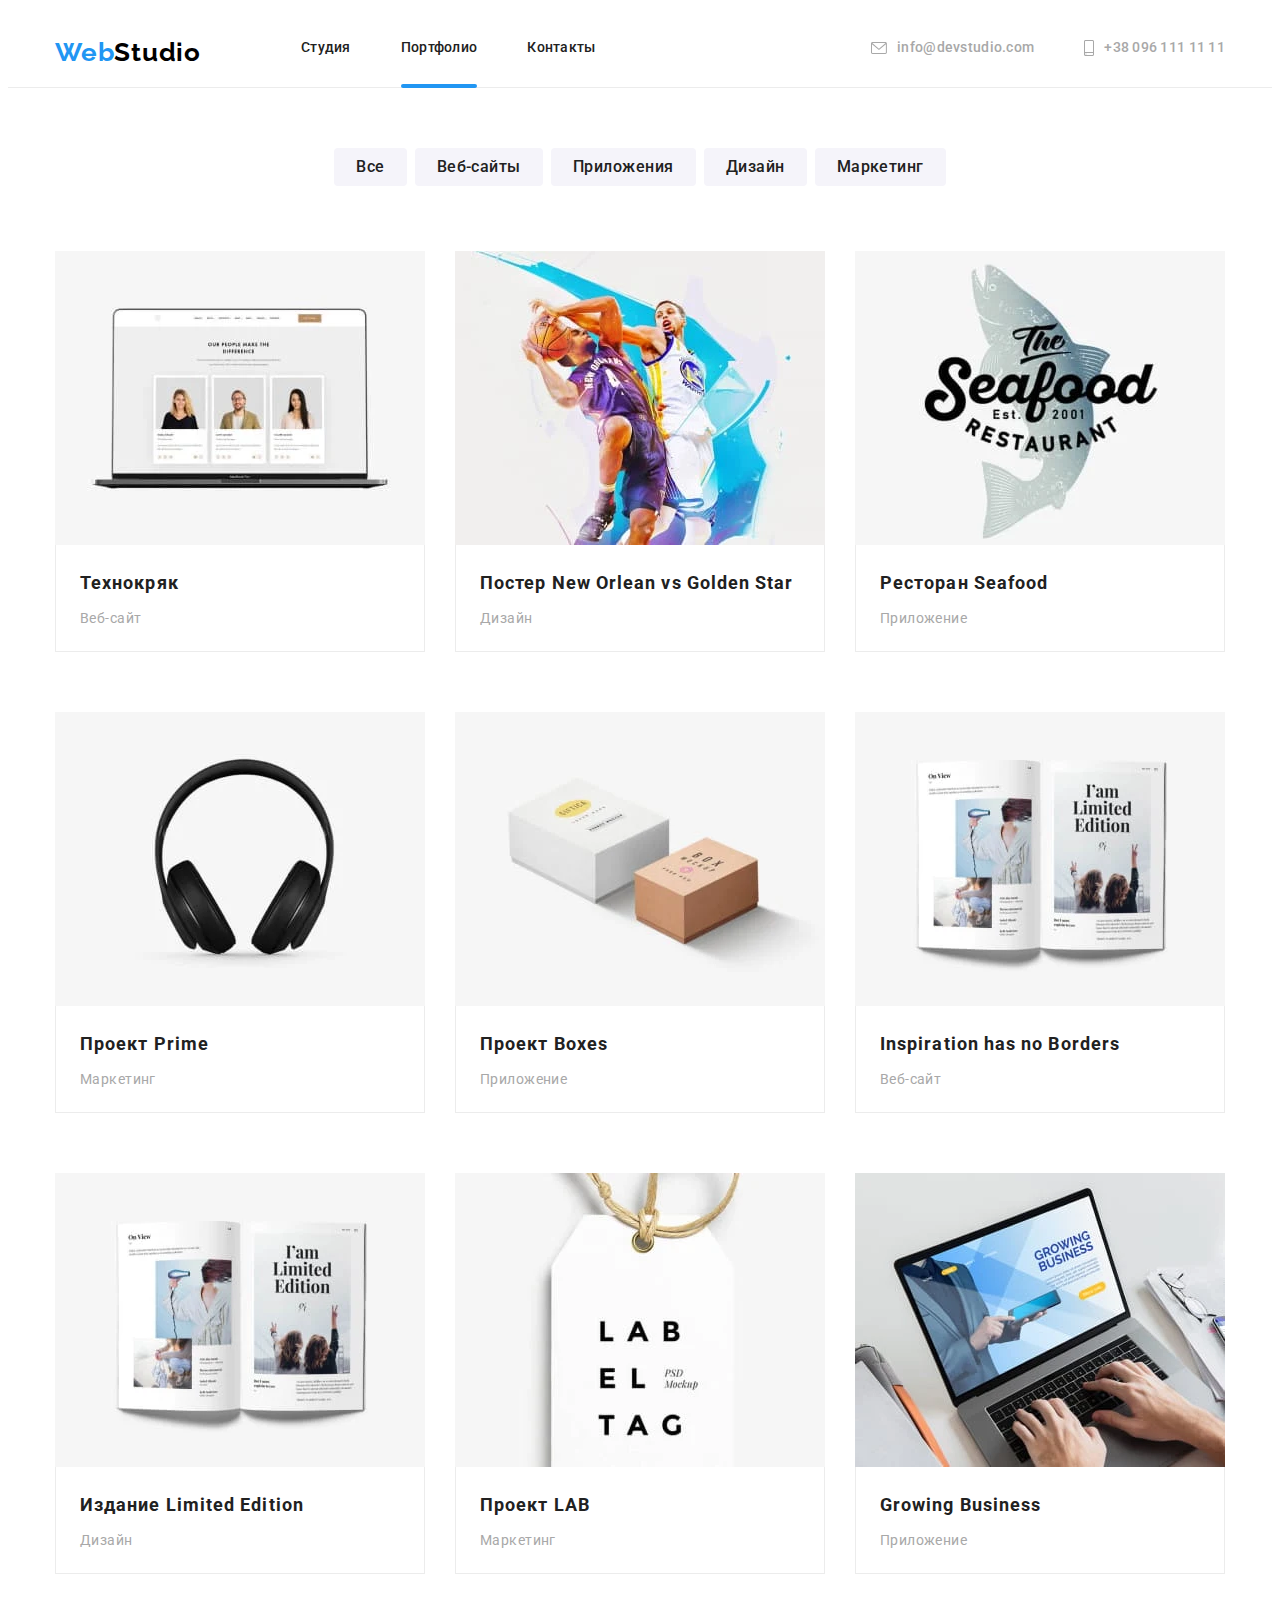
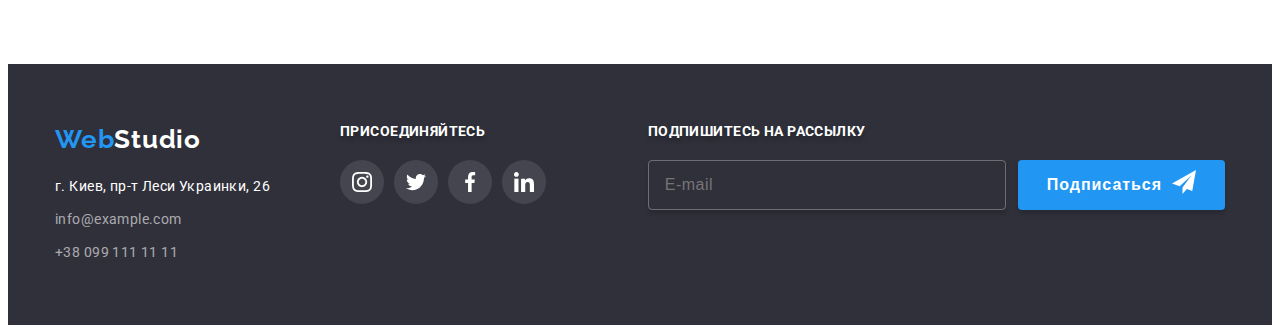
==== commit a410037f: "ДЗ 8 v2.2" ====
--- a/portfolio.html
+++ b/portfolio.html
@@ -136,7 +136,7 @@
                                         srcset="./images/portfolio/phone/img.webp 1x, ./images/portfolio/phone/img@2x.webp 2x">
                                     <source media="(min-width: 480px)" 
                                         srcset="./images/portfolio/phone/img.jpg 1x, ./images/portfolio/phone/img@2x.jpg 2x">
-                                    <img src="./images/img_1.jpg" alt="Комп">
+                                    <img src="./images/portfolio/phone/img.jpg" alt="Комп">
                                     </picture>
                                 
                                     <p class="label-portfolio-text">Технокряк это современная площадка распространения коронавируса. Компании используют эту
@@ -165,7 +165,7 @@
                                         srcset="./images/portfolio/phone/img-1.webp 1x, ./images/portfolio/phone/img-1@2x.webp 2x">
                                     <source media="(min-width: 480px)"
                                         srcset="./images/portfolio/phone/img-1.jpg 1x, ./images/portfolio/phone/img-1@2x.jpg 2x">
-                                    <img src="./images/img_2.jpg" alt="">
+                                    <img src="./images/portfolio/phone/img-1.jpg" alt="">
                                 </picture>
 
                                     <p class="label-portfolio-text"></p>
@@ -193,7 +193,7 @@
                                         srcset="./images/portfolio/phone/img-2.webp 1x, ./images/portfolio/phone/img-2@2x.webp 2x">
                                     <source media="(min-width: 480px)" 
                                         srcset="./images/portfolio/phone/img-2.jpg 1x, ./images/portfolio/phone/img-2@2x.jpg 2x">
-                                    <img src="./images/img_3.jpg" alt="">
+                                    <img src="./images/portfolio/phone/img-2.jpg" alt="">
                                 </picture>
                                 
                                     <p class="label-portfolio-text"></p>
@@ -221,7 +221,7 @@
                                         srcset="./images/portfolio/phone/img-3.webp 1x, ./images/portfolio/phone/img-3@2x.webp 2x">
                                     <source media="(min-width: 480px)"
                                         srcset="./images/portfolio/phone/img-3.jpg 1x, ./images/portfolio/phone/img-3@2x.jpg 2x">
-                                    <img src="./images/img_4.jpg" alt="">
+                                    <img src="./images/portfolio/phone/img-3.jpg" alt="">
                                 </picture>
                                 
                                     <p class="label-portfolio-text"></p>
@@ -249,7 +249,7 @@
                                         srcset="./images/portfolio/phone/img-4.webp 1x, ./images/portfolio/phone/img-4@2x.webp 2x">
                                     <source media="(min-width: 480px)"
                                         srcset="./images/portfolio/phone/img-4.jpg 1x, ./images/portfolio/phone/img-4@2x.jpg 2x">
-                                    <img src="./images/img_5.jpg" alt=""">
+                                    <img src="./images/portfolio/phone/img-4.jpg" alt=""">
                                 </picture>
                                 
                                     <p class="label-portfolio-text"></p>
@@ -277,7 +277,7 @@
                                         srcset="./images/portfolio/phone/img-6.webp 1x, ./images/portfolio/phone/img-6@2x.webp 2x">
                                     <source media="(min-width: 480px)"
                                         srcset="./images/portfolio/phone/img-6.jpg 1x, ./images/portfolio/phone/img-6@2x.jpg 2x">
-                                    <img src="images/img_6.jpg" alt="">
+                                    <img src="./images/portfolio/phone/img-6.jpg" alt="">
                                 </picture>
                                 
                                     <p class="label-portfolio-text"></p>
@@ -305,7 +305,7 @@
                                         srcset="./images/portfolio/phone/img-6.webp 1x, ./images/portfolio/phone/img-6@2x.webp 2x">
                                     <source media="(min-width: 480px)"
                                         srcset="./images/portfolio/phone/img-6.jpg 1x, ./images/portfolio/phone/img-6@2x.jpg 2x">
-                                    <img src="./images/img_7.jpg" alt="">   
+                                    <img src="./images/portfolio/phone/img-6.jpg" alt="">   
                                 </picture>
                                 
                                 <p class="label-portfolio-text"></p>
@@ -333,7 +333,7 @@
                                         srcset="./images/portfolio/phone/img-7.webp 1x, ./images/portfolio/phone/img-7@2x.webp 2x">
                                     <source media="(min-width: 480px)"
                                         srcset="./images/portfolio/phone/img-7.jpg 1x, ./images/portfolio/phone/img-7@2x.jpg 2x">
-                                    <img src="./images/img_8.jpg" alt="">
+                                    <img src="./images/portfolio/phone/img-7.jpg 1x" alt="">
                                 </picture>
                             
                         <p class="label-portfolio-text"></p>
@@ -361,7 +361,7 @@
                                         srcset="./images/portfolio/phone/img-8.webp 1x, ./images/portfolio/phone/img-8@2x.webp 2x">
                                     <source media="(min-width: 480px)"
                                         srcset="./images/portfolio/phone/img-8.jpg 1x, ./images/portfolio/phone/img-8@2x.jpg 2x">
-                                    <img src="./images/img_9.jpg" alt="">
+                                    <img src="./images/portfolio/phone/img-8.jpg" alt="">
                                 </picture>
                             
                         <p class="label-portfolio-text"></p>
--- a/css/main.min.css
+++ b/css/main.min.css
@@ -1,2 +1,2 @@
-:root{--main-font: 'Roboto', sans-serif;--accent-color: #2196f3;--main-color: #212121;--description-color: #a8a8a8;--contrast-color: #ffffff;--border-color: #ececec;--background-contrast-color: #2f303a;--background-color: #f5f4fa;--label-background-color: rgba(33, 150, 243, 0.9);--animation: 250ms cubic-bezier(0.4, 0, 0.2, 1);--main-modal-color: #757575;--button-focus-color: #188ce8}.visually-hidden{position:absolute;clip:rect(0 0 0 0);width:1px;height:1px;margin:-1px}html{box-sizing:border-box}*,*::after,*::before{box-sizing:inherit}h1,h2,h3,h4,h5,h6,p{margin-top:0;margin-bottom:0}ul,ol{margin-top:0;margin-bottom:0;padding-left:0}img{display:block;max-width:100%;height:auto}.list{list-style:none}.link{text-decoration:none;color:inherit}address{font-style:normal}body{background-color:var(--contrast-color);color:var(--main-color);font-size:14px;font-weight:normal;font-style:normal;font-family:var(--main-font)}.section{padding-top:94px;padding-bottom:94px}.container{padding-left:15px;padding-right:15px;padding-bottom:60px}@media screen and (min-width: 480px){.container{width:480px;margin:0 auto}}@media screen and (min-width: 768px){.container{width:768px}}@media screen and (min-width: 1200px){.container{width:1200px}}.section-title{margin-bottom:30px;font-weight:700;font-size:36px;line-height:1.16;text-align:center;letter-spacing:0.03em}.btn{display:block;font-family:inherit;border:none;background-color:transparent;cursor:pointer;color:inherit}.logo{font-family:Raleway;font-weight:700;font-size:26px;line-height:1.19;letter-spacing:0.03em;transition:color var(--animation)}.backdrop{position:fixed;top:0;left:0;width:100vw;height:100vh;background-color:rgba(0,0,0,0.2);transition:opacity var(--animation),visibility var(--animation)}.is-hidden{opacity:0;visibility:hidden;pointer-events:none}.modal{position:absolute;background:var(--contrast-color);box-shadow:0px 1px 3px rgba(0,0,0,0.12),0px 1px 1px rgba(0,0,0,0.14),0px 2px 1px rgba(0,0,0,0.2);border-radius:4px;padding:40px;width:90%;height:100%;margin:auto;overflow:auto}.close-btn{position:absolute;top:8px;right:8px;width:30px;height:30px;border-radius:50%;padding:0;background-color:transparent;border:1px solid rgba(0,0,0,0.1);cursor:pointer}.close-btn:hover,.close-btn:focus{fill:var(--accent-color)}.icon-close{display:block;margin:0 auto}@media screen and (min-width: 768px){.modal{width:450px;height:609px}}@media screen and (min-width: 1200px){.modal{width:528px;height:581px}}.modal-form{display:flex;flex-direction:column}.modal-head{font-weight:700;font-size:20px;line-height:1.15;text-align:center;letter-spacing:0.03em;margin-bottom:16px;color:var(--main-color)}.modal-field{font-size:12px;line-height:1.16;letter-spacing:0.01em;color:var(--main-modal-color);margin-bottom:12px}.modal-form-input-wrapper{position:relative;display:block;margin-top:4px}.modal-input{width:100%;height:40px;border:1px solid rgba(33,33,33,0.2);border-radius:4px;padding-left:42px;transition:border-color var(--animation)}.modal-input:focus{outline:none;border-color:var(--accent-color);transition:border-color var(--animation)}.modal-form-icon{position:absolute;top:50%;left:15px;transform:translateY(-50%);transition:var(--animation)}.modal-input:focus+.modal-form-icon{fill:var(--accent-color)}.modal-message{width:100%;height:120px;margin-top:10px;border:1px solid rgba(33,33,33,0.2);border-radius:4px;padding:12px 16px;resize:none}.modal-message:focus{outline:none;border-color:var(--accent-color);transition:border-color var(--animation)}.modal-message::placeholder{line-height:1.14;letter-spacing:0.01em;color:rgba(117,117,117,0.5)}.modal-checkbox:checked+.modal-checkbox-label::before{background-image:url(../images/icon-check.svg);border:none}.modal-checkbox:focus+.modal-checkbox-label::before{outline:1px solid var(--accent-color)}.modal-checkbox{border:2px solid var(--main-modal-color)}.modal-checkbox-label{font-size:12px;line-height:1.16;letter-spacing:0.03em;color:var(--main-modal-color);display:flex;align-items:center;margin-bottom:20px}.modal-checkbox-label::before{display:block;content:'';width:16px;height:15px;border:1px solid var(--main-modal-color);cursor:pointer;border-radius:2px;margin-right:7px}.modal-label-link{line-height:1.71;letter-spacing:0.03em;text-decoration-line:underline;color:var(--accent-color)}.modal-form-btn{background:var(--accent-color);box-shadow:0px 4px 4px rgba(0,0,0,0.15);border-radius:4px;font-family:Roboto;border:none;font-weight:700;font-size:16px;line-height:1.87;letter-spacing:0.06em;color:var(--contrast-color);margin:0 auto;padding:10px 55px;cursor:pointer;transition:box-shadow var(--animation),background var(--animation)}.modal-form-btn:hover,.modal-form-btn:focus{background:var(--button-focus-color)}@media screen and (min-width: 1200px){.modal-checkbox-label{font-size:14px;line-height:1.71}}.nav-list{display:none}.nav-contacts{display:none}.burger-btn{background-color:transparent;border:none;padding:0;line-height:0}.container{padding-bottom:0}.burger-btn-icon{width:40px;height:40px}.burger-btn-icon:hover,.burger-btn-icon:focus{fill:var(--accent-color);transition:color var(--animation)}.header-container{display:flex;align-items:center;justify-content:space-between}.header{padding-top:16px;padding-bottom:16px}.mobile-menu{position:fixed;z-index:100;left:0;top:0;display:flex;flex-direction:column;background-color:var(--contrast-color);opacity:0;visibility:hidden;pointer-events:none;top:50%;left:50%;transform:translate(-50%, -50%);width:100%;height:100%;margin:auto;overflow:auto}.mobile-menu.is-open{opacity:1;visibility:visible;pointer-events:auto}.mobile-menu-container{position:relative;padding:48px 40px;height:100%;width:100%;display:flex;flex-direction:column}.mobile-menu-close-btn{position:absolute;top:0;right:0;background-color:transparent;border:none;padding:0;line-height:0}.mobile-menu-close-icon{width:40px;height:40px;margin-right:15px;margin-top:10px}.mobile-menu-close-icon:hover,.mobile-menu-close-icon:focus{fill:var(--accent-color);transition:color var(--animation)}.nav-link-mobile{font-weight:500;font-size:40px;line-height:1.175;letter-spacing:0.02em;color:var(--main-color)}.nav-link-mobile:hover,.nav-link-mobile:focus{color:var(--accent-color);transition:color var(--animation)}.nav-contacts-mobile{margin-top:auto}.nav-contacts-mobile-phone{font-weight:500;font-size:34px;line-height:1.76;letter-spacing:0.02em;color:var(--accent-color);margin-bottom:32px}.nav-contacts-mobile-mail{font-weight:500;font-size:24px;line-height:1.166;letter-spacing:0.02em;color:var(--main-modal-color)}.nav-item-mobile:not(:last-child){margin-bottom:32px}.social-list-link-mobile{font-weight:500;font-size:18px;line-height:1.22;letter-spacing:0.02em;color:var(--accent-color);margin-left:20px}.social-list-item-mobile:not(:last-child){border-right:1px solid rgba(33,33,33,0.2);margin-right:10px;padding-right:10px}.social-list-mobile{display:flex;align-items:center;flex-wrap:wrap;font-size:18px;line-height:1.22;margin-top:64px}.nav-list-contacts-mobile{margin:0 auto}@media screen and (min-width: 768px){.burger-btn{display:none}.mobile-menu{display:none}.header{height:80px;padding-top:0;padding-bottom:0}.nav-list__nav-item{margin-bottom:10px}.nav{display:flex;align-items:center}.nav-list{display:flex;align-items:center}.nav-contacts{display:block}.nav-list__nav-item{margin-left:50px}.nav-list__nav-link,.nav-contacts__header-contacts{display:block;font-weight:500;line-height:1.14;letter-spacing:0.02em}.logo-header{margin-right:50px}}@media screen and (min-width: 1200px){.nav-contacts{display:flex;align-items:center}.nav-list__nav-item:not(:first-child){margin-left:50px}.nav-list__nav-link,.nav-contacts__header-contacts{display:block;padding-bottom:32px;padding-top:32px;font-weight:500;line-height:1.14;letter-spacing:0.02em}}.header{background-color:var(--contrast-color);border-bottom:1px solid var(--border-color)}.logo-header{padding-bottom:25px;padding-top:24px;color:#000000}.logo-header:hover,.logo-header:focus{color:var(--accent-color)}.logo-blue{color:var(--accent-color)}.nav-list__nav-link{color:var(--main-color);position:relative;transition:color var(--animation)}.nav-list__nav-link:hover,.nav-list__nav-link:focus{color:var(--accent-color)}.nav-contacts__header-contacts{display:flex;align-items:center;color:var(--description-color);transition:color var(--animation)}.nav-contacts__header-contacts:hover,.nav-contacts__header-contacts:focus{color:var(--accent-color);fill:var(--accent-color)}.icon-contacts{margin:0 10px 0 0;fill:currentColor}.current{padding-bottom:32px;padding-top:32px;font-weight:500;line-height:1.14;letter-spacing:0.02em;color:var(--accent-color)}.current::after{content:'';display:block;position:absolute;width:100%;height:4px;background-color:var(--accent-color);bottom:0;border-radius:2px}.hero{background-color:var(--background-contrast-color);padding-top:118px;padding-bottom:118px;background-image:linear-gradient(rgba(47,48,58,0.4), rgba(47,48,58,0.4)),url(../images/hero/hero-phone@1x.jpg);background-size:cover;background-position:center;background-repeat:no-repeat;margin-left:auto;margin-right:auto}.hero-container{margin:0 auto;width:100%;padding-left:15px;padding-right:15px}.hero-title{font-weight:900;font-size:26px;line-height:1.62;text-align:center;letter-spacing:0.06em;text-transform:uppercase;color:var(--contrast-color)}@media screen and (min-device-pixel-ratio: 2) and (min-width: 360px), screen and (min-resolution: 192dpi) and (min-width: 360px), screen and (min-resolution: 2dppx) and (min-width: 360px){.hero{background-image:linear-gradient(rgba(47,48,58,0.4), rgba(47,48,58,0.4)),url(../images/hero/hero-phone@2x.jpg)}}@media screen and (min-width: 768px){.hero{background-image:linear-gradient(rgba(47,48,58,0.4), rgba(47,48,58,0.4)),url(../images/hero/hero-tablet@1x.jpg)}}@media screen and (min-device-pixel-ratio: 2) and (min-width: 768px), screen and (min-resolution: 192dpi) and (min-width: 768px), screen and (min-resolution: 2dppx) and (min-width: 768px){.hero{background-image:linear-gradient(rgba(47,48,58,0.4), rgba(47,48,58,0.4)),url(../images/hero/hero-tablet@2x.jpg)}}@media screen and (min-width: 1200px){.hero{padding-top:200px;padding-bottom:200px;max-width:1600px;background-image:linear-gradient(rgba(47,48,58,0.4), rgba(47,48,58,0.4)),url(../images/hero/hero-desktop@1x.jpg)}.hero-title{margin-bottom:30px;font-weight:900;font-size:44px;line-height:1.36;text-align:center;letter-spacing:0.06em;text-transform:uppercase;color:var(--contrast-color)}}@media (min-device-pixel-ratio: 2) and (min-width: 1200px), screen and (min-resolution: 192dpi) and (min-width: 1200px), screen and (min-resolution: 2dppx) and (min-width: 1200px){.hero{background-image:linear-gradient(rgba(47,48,58,0.4), rgba(47,48,58,0.4)),url(../images/hero/hero-desktop@2x.jpg)}}.modal-btn{padding:10px 32px;margin:0 auto;font-weight:700;font-size:16px;line-height:1.87;letter-spacing:0.06em;color:var(--contrast-color);background:var(--accent-color);box-shadow:0px 4px 4px rgba(0,0,0,0.15);border-radius:4px;transition:background var(--animation),box-shadow var(--animation)}.modal-btn:hover,.modal-btn:focus{background:var(--button-focus-color)}.section.description{padding-bottom:0}.desc-list{display:block}.icon-description{display:flex;align-items:center;justify-content:center;margin-bottom:30px;background-color:var(--background-color);height:120px}.description-title{margin-bottom:10px;font-weight:700;line-height:1.14;letter-spacing:0.03em;text-transform:uppercase}.description-text{line-height:1.71;letter-spacing:0.03em;color:var(--description-color)}@media screen and (min-width: 480px){.section{padding-top:60px}}@media screen and (min-width: 768px){.desc-list{display:flex;flex-wrap:wrap;margin:-15px}.desc-item{flex-basis:calc((100% - 2 * 30px) / 2);margin:15px}.section{padding-top:60px}}@media screen and (min-width: 1200px){.desc-list{display:flex}.desc-item{flex-basis:calc((100% - 4 * 30px) / 4);margin:15px}.section-title{margin-bottom:50px}}@media screen and (max-width: 1199px){.work-section{display:none}}.work-item{display:flex}.work-list{flex-basis:calc((100% - 2 * 30px) / 3);position:relative}.work-list:not(:first-child){margin-left:30px}.label{position:absolute;display:flex;align-items:center;justify-content:center;font-weight:700;line-height:1.14;letter-spacing:0.03em;text-transform:uppercase;background-color:rgba(47,48,58,0.8);color:var(--contrast-color);height:70px;width:100%;bottom:0}.team{background-color:var(--background-color);display:block}@media screen and (min-width: 480px){.section{padding-top:60px;padding-bottom:60px}}@media screen and (min-width: 768px){.team-list{display:flex;flex-wrap:wrap;margin:-15px}.item-list{flex-basis:calc((100% - 2 * 30px) / 2);margin:15px}.section{padding-top:60px;padding-bottom:60px}}@media screen and (min-width: 1200px){.team-list{display:flex;flex-wrap:wrap}.item-list{flex-basis:calc((100% - 4 * 30px) / 4)}.section-title{margin-bottom:50px}}.team-item{background-color:var(--contrast-color);padding:30px;text-align:center}.item-list{margin-top:30px;box-shadow:0px 1px 3px rgba(0,0,0,0.12),0px 1px 1px rgba(0,0,0,0.14),0px 2px 1px rgba(0,0,0,0.2);border-radius:0px 0px 4px 4px}.team-name{font-weight:500;font-size:16px;line-height:1.19;letter-spacing:0.03em}.team-position{margin-top:10px;font-size:16px;line-height:1.19;letter-spacing:0.03em;color:var(--description-color);margin-bottom:16px}.social-list{display:flex;justify-content:center;margin-left:10px}.social-list-icon{width:20px;height:20px}.social-list-link{display:flex;justify-content:center;align-items:center;width:44px;height:44px;border-radius:50%;fill:currentColor;color:var(--description-color);transition:background-color var(--animation),fill var(--animation)}.social-list-link:hover,.social-list-link:focus{fill:var(--contrast-color);background-color:var(--accent-color)}.section{padding-top:60px;padding-bottom:60px}.clients-list{display:flex;flex-wrap:wrap;margin-top:-30px;margin-left:-30px}.clients-list-item{margin-top:30px;margin-left:30px;width:210px;height:92px;flex-basis:calc((100% - 2 * 30px) / 2)}.clients-link{display:flex;justify-content:center;align-items:center;width:100%;height:100%;fill:currentColor;color:var(--description-color);border:1px solid #afb1b8;border-radius:4px;transition:fill var(--animation),border-color var(--animation)}.clients-link:hover,.clients-link:focus{fill:var(--accent-color);border-color:var(--accent-color)}@media screen and (min-width: 768px){.clients-list-item{flex-basis:calc((100% - 3 * 30px) / 3)}.clients-link{width:226px}}@media screen and (min-width: 1200px){.clients-list-item{flex-basis:calc((100% - 6 * 30px) / 6)}.clients-link{width:170px}}.icon-clients{width:106px;height:60px}.footer{padding-top:60px;padding-bottom:60px;background-color:var(--background-contrast-color)}.footer-section{text-align:center}.footer-item:not(:first-child){margin-top:9px}.social-list-footer{display:flex;width:206px;margin:0 auto;justify-content:space-between;margin-top:20px}.footer-list{margin-top:20px}.footer-item:not(:first-child){margin-top:9px}.logo-footer{color:var(--contrast-color)}.footer-address,.footer-contacts{line-height:1.71;letter-spacing:0.03em}.footer-address{margin-bottom:9px}.footer-contacts:not(:last-child){margin-bottom:9px}.footer-address{color:var(--contrast-color)}.footer-contacts{color:rgba(255,255,255,0.6)}.footer-content{margin-top:60px}.footer-text{font-weight:700;font-size:14px;line-height:1.14;letter-spacing:0.03em;text-transform:uppercase;color:var(--contrast-color);text-shadow:#000000 1px 1px 0, #000000 -1px -1px 0, #000000 -1px 1px 0, #000000 1px -1px 0;text-shadow:0px 4px 4px rgba(0,0,0,0.25)}.footer-form-label{align-items:center;margin-top:20px}.social-list-footer{display:flex;width:206px;justify-content:space-between;margin-top:20px}.social-list-link-footer{display:flex;justify-content:center;align-items:center;width:44px;height:44px;border-radius:50%;background-color:rgba(255,255,255,0.1);fill:var(--contrast-color);color:var(--description-color);transition:background-color var(--animation)}.social-list-link-footer:hover,.social-list-link-footer:focus{fill:var(--contrast-color);background-color:var(--accent-color)}.footer-form{margin-top:60px}.footer-input{background-color:inherit;border:1px solid rgba(255,255,255,0.3);box-shadow:0px 4px 4px rgba(0,0,0,0.15);border-radius:4px;width:100%;height:50px;padding-left:16px;font-size:16px;line-height:1.25;letter-spacing:0.03em;color:rgba(255,255,255,0.6)}.footer-button{display:inline-flex;background:var(--accent-color);padding:10px 29px;box-shadow:0px 4px 4px rgba(0,0,0,0.15);border-radius:4px;border:none;font-weight:700;font-size:16px;line-height:1.87;letter-spacing:0.06em;color:var(--contrast-color);cursor:pointer;margin-left:12px;margin-top:20px;transition:box-shadow var(--animation),background var(--animation)}.footer-button:focus,.footer-button:hover{background:var(--button-focus-color)}.footer-icon{fill:#ffffff;margin-left:10px}@media screen and (min-width: 768px){.footer-tablet-section{display:flex;justify-content:space-around}.footer-content{margin-top:0}.footer-input{width:450px}}@media screen and (min-width: 1200px){.footer-section{display:flex;justify-content:space-between;text-align:left}.footer-nav{margin-left:50px;margin:0 auto;font-style:inherit}.footer-content{margin-left:70px}.footer-form-label{display:flex;align-items:center}.footer-input{width:358px}.footer-button{margin-top:0}.footer-form{margin-top:0}}.menu-button{display:flex;flex-wrap:wrap;margin-bottom:50px}.btn-list:not(:last-child){margin-right:8px;margin-bottom:15px}.btn-list:not(:last-child):nth-child(-n+3){margin-bottom:15px}.menu-btn{padding:6px 22px;font-weight:500;font-size:16px;line-height:1.62;letter-spacing:0.03em;background:var(--background-color);border-radius:4px;transition:background var(--animation),box-shadow var(--animation),color var(--animation)}.menu-btn:hover,.menu-btn:focus{background:var(--accent-color);box-shadow:0px 3px 1px rgba(0,0,0,0.1),0px 1px 2px rgba(0,0,0,0.08),0px 2px 2px rgba(0,0,0,0.12);color:var(--contrast-color)}.portfolio-list:not(:last-child){margin-bottom:30px}.portfolio-list-link{transition:background var(--animation),box-shadow var(--animation)}.portfolio-list-link:hover,.portfolio-list-link:focus{background:var(--contrast-color);box-sizing:border-box;box-shadow:0px 1px 1px rgba(0,0,0,0.12),0px 4px 4px rgba(0,0,0,0.06),1px 4px 6px rgba(0,0,0,0.16)}.menu-item{padding:20px 24px;border-left:1px solid var(--border-color);border-right:1px solid var(--border-color);border-bottom:1px solid var(--border-color)}.menu-link-title{margin-bottom:4px;font-weight:700;font-size:18px;line-height:2;letter-spacing:0.06em;color:var(--main-color)}.menu-link-text{line-height:1.87;letter-spacing:0.03em;color:var(--description-color)}.portfolio-wrapper{position:relative;overflow:hidden}.label-portfolio-text{font-size:18px;line-height:1.56;background-color:var(--label-background-color);letter-spacing:0.03em;color:var(--contrast-color);position:absolute;top:0;left:0;width:100%;height:100%;overflow:hidden;transform:translateY(101%);transition:transform var(--animation);padding:63px 24px}.portfolio-list-link:hover .label-portfolio-text,.portfolio-list-link:focus .label-portfolio-text{transform:translateY(0%)}@media screen and (min-width: 768px){.menu-list{display:flex;flex-wrap:wrap;margin-left:-30px;margin-top:-30px}.portfolio-list{margin-left:30px;margin-top:30px;flex-basis:calc((100% - 60px) / 2)}.menu-button{justify-content:center}.btn-list:nth-child(-n+3){margin-bottom:unset}}@media screen and (min-width: 1200px){.menu-list{display:flex;flex-wrap:wrap;margin-left:-30px;margin-top:-30px}.portfolio-list{margin-left:30px;margin-top:30px;flex-basis:calc((100% - 90px) / 3)}}
+:root{--main-font: 'Roboto', sans-serif;--accent-color: #2196f3;--main-color: #212121;--description-color: #a8a8a8;--contrast-color: #ffffff;--border-color: #ececec;--background-contrast-color: #2f303a;--background-color: #f5f4fa;--label-background-color: rgba(33, 150, 243, 0.9);--animation: 250ms cubic-bezier(0.4, 0, 0.2, 1);--main-modal-color: #757575;--button-focus-color: #188ce8}.visually-hidden{position:absolute;clip:rect(0 0 0 0);width:1px;height:1px;margin:-1px}html{box-sizing:border-box}*,*::after,*::before{box-sizing:inherit}h1,h2,h3,h4,h5,h6,p{margin-top:0;margin-bottom:0}ul,ol{margin-top:0;margin-bottom:0;padding-left:0}img{display:block;max-width:100%;height:auto}.list{list-style:none}.link{text-decoration:none;color:inherit}address{font-style:normal}body{background-color:var(--contrast-color);color:var(--main-color);font-size:14px;font-weight:normal;font-style:normal;font-family:var(--main-font)}.section{padding-top:94px;padding-bottom:94px}.container{padding-left:15px;padding-right:15px;padding-bottom:60px}@media screen and (min-width: 480px){.container{width:480px;margin:0 auto}}@media screen and (min-width: 768px){.container{width:768px}}@media screen and (min-width: 1200px){.container{width:1200px}}.section-title{margin-bottom:30px;font-weight:700;font-size:36px;line-height:1.16;text-align:center;letter-spacing:0.03em}.btn{display:block;font-family:inherit;border:none;background-color:transparent;cursor:pointer;color:inherit}.logo{font-family:Raleway;font-weight:700;font-size:26px;line-height:1.19;letter-spacing:0.03em;transition:color var(--animation)}.backdrop{position:fixed;top:0;left:0;width:100vw;height:100vh;background-color:rgba(0,0,0,0.2);transition:opacity var(--animation),visibility var(--animation)}.is-hidden{opacity:0;visibility:hidden;pointer-events:none}.modal{position:absolute;background:var(--contrast-color);box-shadow:0px 1px 3px rgba(0,0,0,0.12),0px 1px 1px rgba(0,0,0,0.14),0px 2px 1px rgba(0,0,0,0.2);border-radius:4px;padding:40px;width:90%;height:100%;margin:auto;overflow:auto}.close-btn{position:absolute;top:8px;right:8px;width:30px;height:30px;border-radius:50%;padding:0;background-color:transparent;border:1px solid rgba(0,0,0,0.1);cursor:pointer}.close-btn:hover,.close-btn:focus{fill:var(--accent-color)}.icon-close{display:block;margin:0 auto}@media screen and (min-width: 768px){.modal{width:450px;height:609px}}@media screen and (min-width: 1200px){.modal{width:528px;height:581px}}.modal-form{display:flex;flex-direction:column}.modal-head{font-weight:700;font-size:20px;line-height:1.15;text-align:center;letter-spacing:0.03em;margin-bottom:16px;color:var(--main-color)}.modal-field{font-size:12px;line-height:1.16;letter-spacing:0.01em;color:var(--main-modal-color);margin-bottom:12px}.modal-form-input-wrapper{position:relative;display:block;margin-top:4px}.modal-input{width:100%;height:40px;border:1px solid rgba(33,33,33,0.2);border-radius:4px;padding-left:42px;transition:border-color var(--animation)}.modal-input:focus{outline:none;border-color:var(--accent-color);transition:border-color var(--animation)}.modal-form-icon{position:absolute;top:50%;left:15px;transform:translateY(-50%);transition:var(--animation)}.modal-input:focus+.modal-form-icon{fill:var(--accent-color)}.modal-message{width:100%;height:120px;margin-top:10px;border:1px solid rgba(33,33,33,0.2);border-radius:4px;padding:12px 16px;resize:none}.modal-message:focus{outline:none;border-color:var(--accent-color);transition:border-color var(--animation)}.modal-message::placeholder{line-height:1.14;letter-spacing:0.01em;color:rgba(117,117,117,0.5)}.modal-checkbox:checked+.modal-checkbox-label::before{background-image:url(../images/icon-check.svg);border:none}.modal-checkbox:focus+.modal-checkbox-label::before{outline:1px solid var(--accent-color)}.modal-checkbox{border:2px solid var(--main-modal-color)}.modal-checkbox-label{font-size:12px;line-height:1.16;letter-spacing:0.03em;color:var(--main-modal-color);display:flex;align-items:center;margin-bottom:20px}.modal-checkbox-label::before{display:block;content:'';width:16px;height:15px;border:1px solid var(--main-modal-color);cursor:pointer;border-radius:2px;margin-right:7px}.modal-label-link{line-height:1.71;letter-spacing:0.03em;text-decoration-line:underline;color:var(--accent-color)}.modal-form-btn{background:var(--accent-color);box-shadow:0px 4px 4px rgba(0,0,0,0.15);border-radius:4px;font-family:Roboto;border:none;font-weight:700;font-size:16px;line-height:1.87;letter-spacing:0.06em;color:var(--contrast-color);margin:0 auto;padding:10px 55px;cursor:pointer;transition:box-shadow var(--animation),background var(--animation)}.modal-form-btn:hover,.modal-form-btn:focus{background:var(--button-focus-color)}@media screen and (min-width: 1200px){.modal-checkbox-label{font-size:14px;line-height:1.71}}.nav-list{display:none}.nav-contacts{display:none}.burger-btn{background-color:transparent;border:none;padding:0;line-height:0}.container{padding-bottom:0}.burger-btn-icon{width:40px;height:40px}.burger-btn-icon:hover,.burger-btn-icon:focus{fill:var(--accent-color);transition:color var(--animation)}.header-container{display:flex;align-items:center;justify-content:space-between}.header{padding-top:16px;padding-bottom:16px}.mobile-menu{position:fixed;z-index:100;left:0;top:0;display:flex;flex-direction:column;background-color:var(--contrast-color);opacity:0;visibility:hidden;pointer-events:none;top:50%;left:50%;transform:translate(-50%, -50%);width:100%;height:100%;margin:auto;overflow:auto}.mobile-menu.is-open{opacity:1;visibility:visible;pointer-events:auto}.mobile-menu-container{position:relative;padding:48px 40px;height:100%;width:100%;display:flex;flex-direction:column}.mobile-menu-close-btn{position:absolute;top:0;right:0;background-color:transparent;border:none;padding:0;line-height:0}.mobile-menu-close-icon{width:40px;height:40px;margin-right:15px;margin-top:10px}.mobile-menu-close-icon:hover,.mobile-menu-close-icon:focus{fill:var(--accent-color);transition:color var(--animation)}.nav-link-mobile{font-weight:500;font-size:40px;line-height:1.175;letter-spacing:0.02em;color:var(--main-color)}.nav-link-mobile:hover,.nav-link-mobile:focus{color:var(--accent-color);transition:color var(--animation)}.nav-contacts-mobile{margin-top:auto}.nav-contacts-mobile-phone{font-weight:500;font-size:34px;line-height:1.76;letter-spacing:0.02em;color:var(--accent-color);margin-bottom:32px}.nav-contacts-mobile-mail{font-weight:500;font-size:24px;line-height:1.166;letter-spacing:0.02em;color:var(--main-modal-color)}.nav-item-mobile:not(:last-child){margin-bottom:32px}.social-list-link-mobile{font-weight:500;font-size:18px;line-height:1.22;letter-spacing:0.02em;color:var(--accent-color);margin-left:20px}.social-list-item-mobile:not(:last-child){border-right:1px solid rgba(33,33,33,0.2);margin-right:10px;padding-right:10px}.social-list-mobile{display:flex;align-items:center;flex-wrap:wrap;font-size:18px;line-height:1.22;margin-top:64px}.nav-list-contacts-mobile{margin:0 auto}@media screen and (min-width: 768px){.burger-btn{display:none}.mobile-menu{display:none}.header{height:80px;padding-top:0;padding-bottom:0}.nav-list__nav-item{margin-bottom:10px}.nav{display:flex;align-items:center}.nav-list{display:flex;align-items:center}.nav-contacts{display:block}.nav-list__nav-item{margin-left:50px}.nav-list__nav-link,.nav-contacts__header-contacts{display:block;font-weight:500;line-height:1.14;letter-spacing:0.02em}.logo-header{margin-right:50px}.current{padding-bottom:32px;padding-top:32px;font-weight:500;line-height:1.14;letter-spacing:0.02em;color:var(--accent-color)}.current::after{content:'';display:block;position:absolute;width:100%;height:4px;background-color:var(--accent-color);bottom:0;border-radius:2px}}@media screen and (min-width: 1200px){.nav-contacts{display:flex;align-items:center}.nav-list__nav-item:not(:first-child){margin-left:50px}.nav-list__nav-link,.nav-contacts__header-contacts{display:block;padding-bottom:32px;padding-top:32px;font-weight:500;line-height:1.14;letter-spacing:0.02em}}.header{background-color:var(--contrast-color);border-bottom:1px solid var(--border-color)}.logo-header{padding-bottom:25px;padding-top:24px;color:#000000}.logo-header:hover,.logo-header:focus{color:var(--accent-color)}.logo-blue{color:var(--accent-color)}.nav-list__nav-link{color:var(--main-color);position:relative;transition:color var(--animation)}.nav-list__nav-link:hover,.nav-list__nav-link:focus{color:var(--accent-color)}.nav-contacts__header-contacts{display:flex;align-items:center;color:var(--description-color);transition:color var(--animation)}.nav-contacts__header-contacts:hover,.nav-contacts__header-contacts:focus{color:var(--accent-color);fill:var(--accent-color)}.icon-contacts{margin:0 10px 0 0;fill:currentColor}.hero{background-color:var(--background-contrast-color);padding-top:118px;padding-bottom:118px;background-image:linear-gradient(rgba(47,48,58,0.4), rgba(47,48,58,0.4)),url(../images/hero/hero-phone@1x.jpg);background-size:cover;background-position:center;background-repeat:no-repeat;margin-left:auto;margin-right:auto}.hero-container{margin:0 auto;width:100%;padding-left:15px;padding-right:15px}.hero-title{font-weight:900;font-size:26px;line-height:1.62;text-align:center;letter-spacing:0.06em;text-transform:uppercase;color:var(--contrast-color)}@media screen and (min-device-pixel-ratio: 2) and (min-width: 360px), screen and (min-resolution: 192dpi) and (min-width: 360px), screen and (min-resolution: 2dppx) and (min-width: 360px){.hero{background-image:linear-gradient(rgba(47,48,58,0.4), rgba(47,48,58,0.4)),url(../images/hero/hero-phone@2x.jpg)}}@media screen and (min-width: 768px){.hero{background-image:linear-gradient(rgba(47,48,58,0.4), rgba(47,48,58,0.4)),url(../images/hero/hero-tablet@1x.jpg)}}@media screen and (min-device-pixel-ratio: 2) and (min-width: 768px), screen and (min-resolution: 192dpi) and (min-width: 768px), screen and (min-resolution: 2dppx) and (min-width: 768px){.hero{background-image:linear-gradient(rgba(47,48,58,0.4), rgba(47,48,58,0.4)),url(../images/hero/hero-tablet@2x.jpg)}}@media screen and (min-width: 1200px){.hero{padding-top:200px;padding-bottom:200px;max-width:1600px;background-image:linear-gradient(rgba(47,48,58,0.4), rgba(47,48,58,0.4)),url(../images/hero/hero-desktop@1x.jpg)}.hero-title{margin-bottom:30px;font-weight:900;font-size:44px;line-height:1.36;text-align:center;letter-spacing:0.06em;text-transform:uppercase;color:var(--contrast-color)}}@media (min-device-pixel-ratio: 2) and (min-width: 1200px), screen and (min-resolution: 192dpi) and (min-width: 1200px), screen and (min-resolution: 2dppx) and (min-width: 1200px){.hero{background-image:linear-gradient(rgba(47,48,58,0.4), rgba(47,48,58,0.4)),url(../images/hero/hero-desktop@2x.jpg)}}.modal-btn{padding:10px 32px;margin:0 auto;font-weight:700;font-size:16px;line-height:1.87;letter-spacing:0.06em;color:var(--contrast-color);background:var(--accent-color);box-shadow:0px 4px 4px rgba(0,0,0,0.15);border-radius:4px;transition:background var(--animation),box-shadow var(--animation)}.modal-btn:hover,.modal-btn:focus{background:var(--button-focus-color)}.section.description{padding-bottom:0}.desc-list{display:block}.icon-description{display:flex;align-items:center;justify-content:center;margin-bottom:30px;background-color:var(--background-color);height:120px}.description-title{margin-bottom:10px;font-weight:700;line-height:1.14;letter-spacing:0.03em;text-transform:uppercase}.description-text{line-height:1.71;letter-spacing:0.03em;color:var(--description-color)}@media screen and (min-width: 480px){.section{padding-top:60px}}@media screen and (min-width: 768px){.desc-list{display:flex;flex-wrap:wrap;margin:-15px}.desc-item{flex-basis:calc((100% - 2 * 30px) / 2);margin:15px}.section{padding-top:60px}}@media screen and (min-width: 1200px){.desc-list{display:flex}.desc-item{flex-basis:calc((100% - 4 * 30px) / 4);margin:15px}.section-title{margin-bottom:50px}}@media screen and (max-width: 1199px){.work-section{display:none}}.work-item{display:flex}.work-list{flex-basis:calc((100% - 2 * 30px) / 3);position:relative}.work-list:not(:first-child){margin-left:30px}.label{position:absolute;display:flex;align-items:center;justify-content:center;font-weight:700;line-height:1.14;letter-spacing:0.03em;text-transform:uppercase;background-color:rgba(47,48,58,0.8);color:var(--contrast-color);height:70px;width:100%;bottom:0}.team{background-color:var(--background-color);display:block}@media screen and (min-width: 480px){.section{padding-top:60px;padding-bottom:60px}}@media screen and (min-width: 768px){.team-list{display:flex;flex-wrap:wrap;margin:-15px}.item-list{flex-basis:calc((100% - 2 * 30px) / 2);margin:15px}.section{padding-top:60px;padding-bottom:60px}}@media screen and (min-width: 1200px){.team-list{display:flex;flex-wrap:wrap}.item-list{flex-basis:calc((100% - 4 * 30px) / 4)}.section-title{margin-bottom:50px}}.team-item{background-color:var(--contrast-color);padding:30px;text-align:center}.item-list{margin-top:30px;box-shadow:0px 1px 3px rgba(0,0,0,0.12),0px 1px 1px rgba(0,0,0,0.14),0px 2px 1px rgba(0,0,0,0.2);border-radius:0px 0px 4px 4px}.team-name{font-weight:500;font-size:16px;line-height:1.19;letter-spacing:0.03em}.team-position{margin-top:10px;font-size:16px;line-height:1.19;letter-spacing:0.03em;color:var(--description-color);margin-bottom:16px}.social-list{display:flex;justify-content:center;margin-left:10px}.social-list-icon{width:20px;height:20px}.social-list-link{display:flex;justify-content:center;align-items:center;width:44px;height:44px;border-radius:50%;fill:currentColor;color:var(--description-color);transition:background-color var(--animation),fill var(--animation)}.social-list-link:hover,.social-list-link:focus{fill:var(--contrast-color);background-color:var(--accent-color)}.section{padding-top:60px;padding-bottom:60px}.clients-list{display:flex;flex-wrap:wrap;margin-top:-30px;margin-left:-30px}.clients-list-item{margin-top:30px;margin-left:30px;width:210px;height:92px;flex-basis:calc((100% - 2 * 30px) / 2)}.clients-link{display:flex;justify-content:center;align-items:center;width:100%;height:100%;fill:currentColor;color:var(--description-color);border:1px solid #afb1b8;border-radius:4px;transition:fill var(--animation),border-color var(--animation)}.clients-link:hover,.clients-link:focus{fill:var(--accent-color);border-color:var(--accent-color)}@media screen and (min-width: 768px){.clients-list-item{flex-basis:calc((100% - 3 * 30px) / 3)}.clients-link{width:226px}}@media screen and (min-width: 1200px){.clients-list-item{flex-basis:calc((100% - 6 * 30px) / 6)}.clients-link{width:170px}}.icon-clients{width:106px;height:60px}.footer{padding-top:60px;padding-bottom:60px;background-color:var(--background-contrast-color)}.footer-section{text-align:center}.footer-item:not(:first-child){margin-top:9px}.social-list-footer{display:flex;width:206px;margin:0 auto;justify-content:space-between;margin-top:20px}.footer-list{margin-top:20px}.footer-item:not(:first-child){margin-top:9px}.logo-footer{color:var(--contrast-color)}.footer-address,.footer-contacts{line-height:1.71;letter-spacing:0.03em}.footer-address{margin-bottom:9px}.footer-contacts:not(:last-child){margin-bottom:9px}.footer-address{color:var(--contrast-color)}.footer-contacts{color:rgba(255,255,255,0.6)}.footer-content{margin-top:60px}.footer-text{font-weight:700;font-size:14px;line-height:1.14;letter-spacing:0.03em;text-transform:uppercase;color:var(--contrast-color);text-shadow:#000000 1px 1px 0, #000000 -1px -1px 0, #000000 -1px 1px 0, #000000 1px -1px 0;text-shadow:0px 4px 4px rgba(0,0,0,0.25)}.footer-form-label{align-items:center;margin-top:20px}.social-list-footer{display:flex;width:206px;justify-content:space-between;margin-top:20px}.social-list-link-footer{display:flex;justify-content:center;align-items:center;width:44px;height:44px;border-radius:50%;background-color:rgba(255,255,255,0.1);fill:var(--contrast-color);color:var(--description-color);transition:background-color var(--animation)}.social-list-link-footer:hover,.social-list-link-footer:focus{fill:var(--contrast-color);background-color:var(--accent-color)}.footer-form{margin-top:60px}.footer-input{background-color:inherit;border:1px solid rgba(255,255,255,0.3);box-shadow:0px 4px 4px rgba(0,0,0,0.15);border-radius:4px;width:100%;height:50px;padding-left:16px;font-size:16px;line-height:1.25;letter-spacing:0.03em;color:rgba(255,255,255,0.6)}.footer-button{display:inline-flex;background:var(--accent-color);padding:10px 29px;box-shadow:0px 4px 4px rgba(0,0,0,0.15);border-radius:4px;border:none;font-weight:700;font-size:16px;line-height:1.87;letter-spacing:0.06em;color:var(--contrast-color);cursor:pointer;margin-left:12px;margin-top:20px;transition:box-shadow var(--animation),background var(--animation)}.footer-button:focus,.footer-button:hover{background:var(--button-focus-color)}.footer-icon{fill:#ffffff;margin-left:10px}@media screen and (min-width: 768px){.footer-tablet-section{display:flex;justify-content:space-around}.footer-content{margin-top:0}.footer-input{width:450px}}@media screen and (min-width: 1200px){.footer-section{display:flex;justify-content:space-between;text-align:left}.footer-nav{margin-left:50px;margin:0 auto;font-style:inherit}.footer-content{margin-left:70px}.footer-form-label{display:flex;align-items:center}.footer-input{width:358px}.footer-button{margin-top:0}.footer-form{margin-top:0}}.menu-button{display:flex;flex-wrap:wrap;margin-bottom:50px}.btn-list:not(:last-child){margin-right:8px;margin-bottom:15px}.btn-list:not(:last-child):nth-child(-n+3){margin-bottom:15px}.menu-btn{padding:6px 22px;font-weight:500;font-size:16px;line-height:1.62;letter-spacing:0.03em;background:var(--background-color);border-radius:4px;transition:background var(--animation),box-shadow var(--animation),color var(--animation)}.menu-btn:hover,.menu-btn:focus{background:var(--accent-color);box-shadow:0px 3px 1px rgba(0,0,0,0.1),0px 1px 2px rgba(0,0,0,0.08),0px 2px 2px rgba(0,0,0,0.12);color:var(--contrast-color)}.portfolio-list:not(:last-child){margin-bottom:30px}.portfolio-list-link{transition:background var(--animation),box-shadow var(--animation)}.portfolio-list-link:hover,.portfolio-list-link:focus{background:var(--contrast-color);box-sizing:border-box;box-shadow:0px 1px 1px rgba(0,0,0,0.12),0px 4px 4px rgba(0,0,0,0.06),1px 4px 6px rgba(0,0,0,0.16)}.menu-item{padding:20px 24px;padding-right:0;border-left:1px solid var(--border-color);border-right:1px solid var(--border-color);border-bottom:1px solid var(--border-color)}.menu-link-title{margin-bottom:4px;font-weight:700;font-size:18px;line-height:2;letter-spacing:0.06em;color:var(--main-color)}.menu-link-text{line-height:1.87;letter-spacing:0.03em;color:var(--description-color)}.portfolio-wrapper{position:relative;overflow:hidden}.label-portfolio-text{font-size:18px;line-height:1.56;background-color:var(--label-background-color);letter-spacing:0.03em;color:var(--contrast-color);position:absolute;top:0;left:0;width:100%;height:100%;overflow:hidden;transform:translateY(101%);transition:transform var(--animation);padding:63px 24px}.portfolio-list-link:hover .label-portfolio-text,.portfolio-list-link:focus .label-portfolio-text{transform:translateY(0%)}@media screen and (min-width: 768px){.menu-list{display:flex;flex-wrap:wrap;margin-left:-30px;margin-top:-30px}.portfolio-list{margin-left:30px;margin-top:30px;flex-basis:calc((100% - 60px) / 2)}.menu-button{justify-content:center}.btn-list:nth-child(-n+3){margin-bottom:unset}}@media screen and (min-width: 1200px){.menu-list{display:flex;flex-wrap:wrap;margin-left:-30px;margin-top:-30px}.portfolio-list{margin-left:30px;margin-top:30px;flex-basis:calc((100% - 90px) / 3)}}
 /*# sourceMappingURL=main.min.css.map */